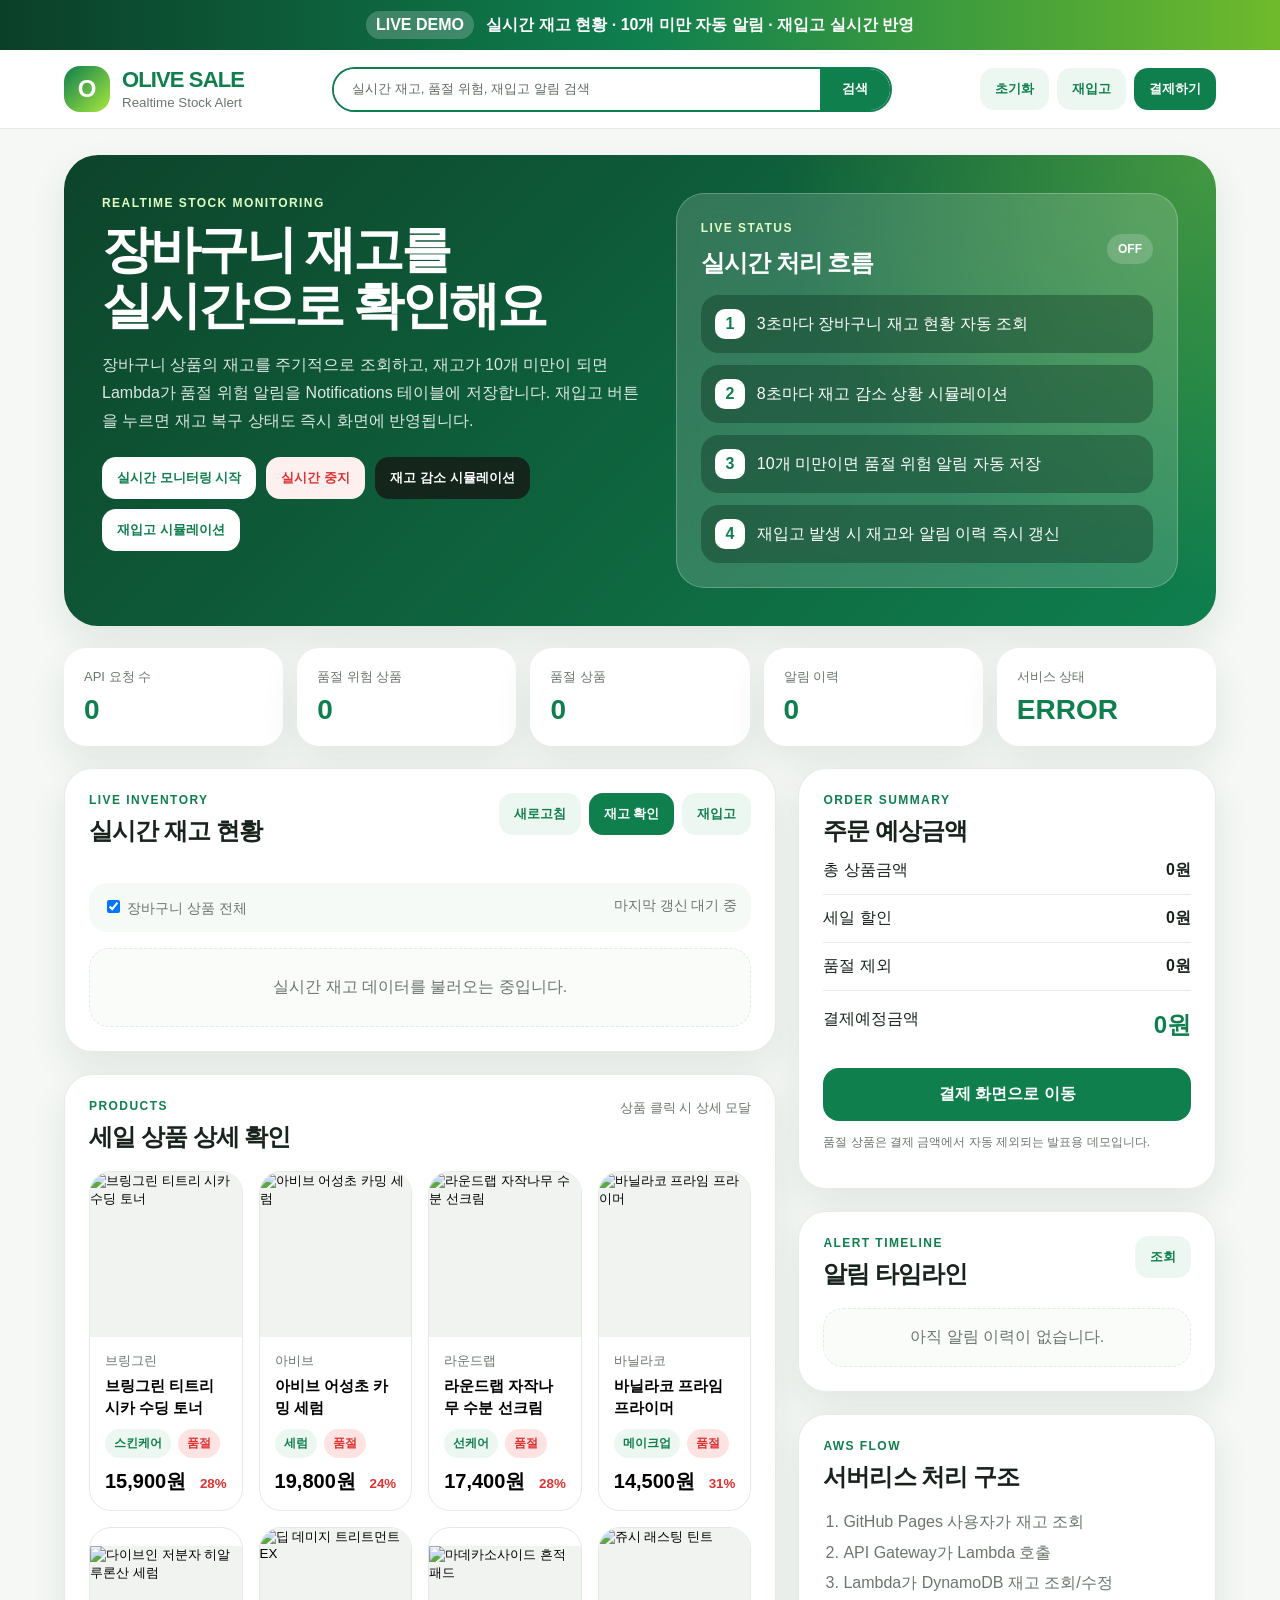
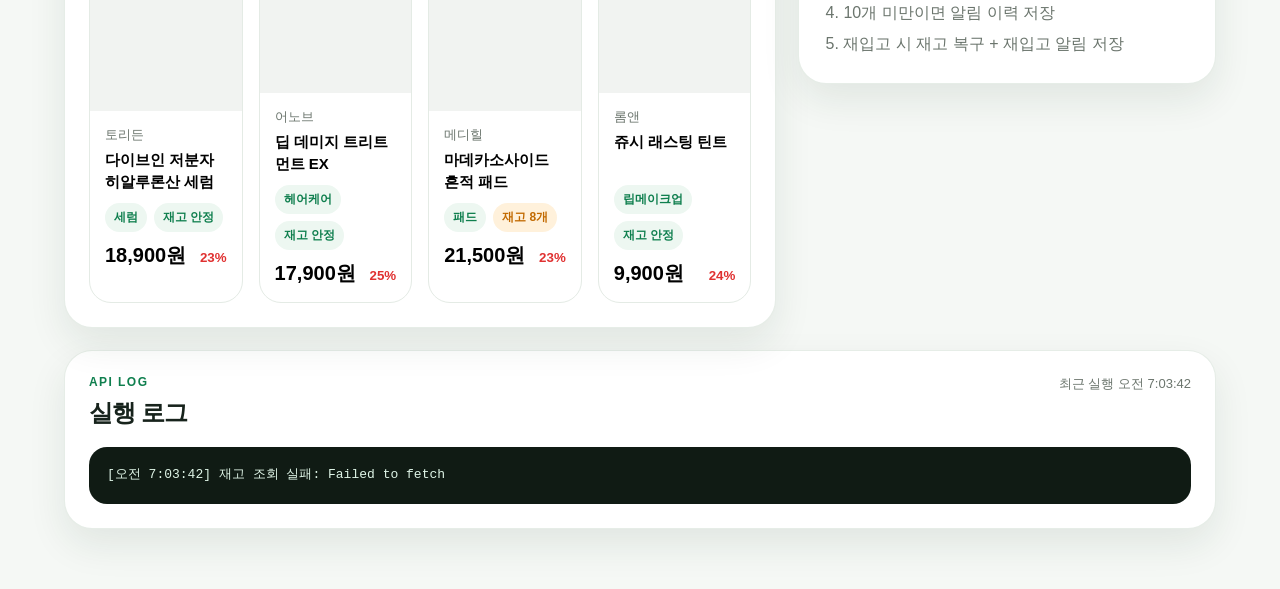
==== index.html @ c2a59e76 "Add files via upload" ====
<!DOCTYPE html>
<html lang="ko">
<head>
  <meta charset="UTF-8" />
  <meta name="viewport" content="width=device-width, initial-scale=1.0" />
  <title>올영세일 실시간 재고 알림 데모</title>
  <style>
    * { box-sizing: border-box; }
    :root {
      --green:#0f7f4e; --green-dark:#0b3f28; --lime:#a8e83d;
      --bg:#f5f8f5; --text:#17231c; --muted:#6b756d; --line:#e4ebe5;
      --danger:#e03131; --orange:#ff7a00; --blue:#2563eb;
      --shadow:0 16px 38px rgba(23,55,35,.09);
    }
    body { margin:0; font-family:"Pretendard","Noto Sans KR",Arial,sans-serif; background:var(--bg); color:var(--text); }
    button,input { font-family:inherit; } button { cursor:pointer; }
    .top-strip { background:linear-gradient(90deg,var(--green-dark),var(--green),#6fba2c); color:#fff; padding:11px 20px; text-align:center; font-weight:800; }
    .top-strip span { display:inline-block; margin-right:8px; padding:5px 10px; border-radius:999px; background:rgba(255,255,255,.2); }
    .header {
      position:sticky; top:0; z-index:50; display:grid; grid-template-columns:auto 1fr auto; gap:20px; align-items:center;
      padding:16px 5%; background:rgba(255,255,255,.94); border-bottom:1px solid var(--line); backdrop-filter:blur(14px);
    }
    .logo { display:flex; gap:12px; align-items:center; }
    .logo-mark { width:46px; height:46px; border-radius:16px; display:grid; place-items:center; background:linear-gradient(135deg,var(--green),var(--lime)); color:#fff; font-size:24px; font-weight:900; }
    .logo strong { display:block; color:var(--green); font-size:22px; letter-spacing:-.04em; }
    .logo small { color:var(--muted); }
    .search { display:grid; grid-template-columns:1fr auto; max-width:560px; width:100%; justify-self:center; border:2px solid var(--green); border-radius:999px; overflow:hidden; background:#fff; }
    .search input { border:0; outline:0; padding:13px 18px; color:#606a62; }
    .search button { border:0; background:var(--green); color:#fff; padding:0 22px; font-weight:900; }
    .header-actions { display:flex; gap:8px; flex-wrap:wrap; justify-content:flex-end; }
    .btn { border:0; border-radius:14px; padding:12px 15px; font-weight:900; }
    .btn-light { background:#edf7f1; color:var(--green); }
    .btn-dark { background:var(--green); color:#fff; }
    .btn-danger { background:#fff0f0; color:var(--danger); }
    .container { width:min(1280px,90%); margin:26px auto 60px; }
    .hero {
      display:grid; grid-template-columns:1fr .92fr; gap:28px; align-items:stretch; padding:38px;
      border-radius:34px; background:radial-gradient(circle at right top,rgba(168,232,61,.35),transparent 35%),linear-gradient(135deg,#0d442b,var(--green));
      color:#fff; box-shadow:var(--shadow); overflow:hidden;
    }
    .eyebrow,.kicker { margin:0 0 8px; font-size:12px; font-weight:900; letter-spacing:.12em; }
    .hero .eyebrow { color:#e1ffc5; } .kicker { color:var(--green); }
    .hero h1 { margin:0 0 16px; font-size:clamp(34px,4vw,58px); line-height:1.1; letter-spacing:-.06em; }
    .hero p { color:rgba(255,255,255,.86); line-height:1.75; }
    .hero-actions { display:flex; gap:10px; flex-wrap:wrap; margin-top:22px; }
    .hero .btn-light { background:#fff; } .hero .btn-dark { background:#14251b; }
    .live-panel { background:rgba(255,255,255,.16); border:1px solid rgba(255,255,255,.23); border-radius:28px; padding:24px; backdrop-filter:blur(14px); }
    .live-panel-head { display:flex; justify-content:space-between; gap:12px; align-items:center; margin-bottom:16px; }
    .live-badge { padding:8px 11px; border-radius:999px; background:rgba(255,255,255,.18); font-size:12px; font-weight:900; }
    .live-badge.on { background:rgba(168,232,61,.25); color:#e1ffc5; }
    .live-steps { display:grid; gap:12px; }
    .live-step { display:flex; gap:12px; align-items:center; padding:14px; border-radius:18px; background:rgba(8,40,24,.35); }
    .live-step b { width:30px; height:30px; border-radius:10px; display:grid; place-items:center; background:#fff; color:var(--green); }
    .stats { display:grid; grid-template-columns:repeat(5,1fr); gap:14px; margin:22px 0; }
    .stat-card { background:#fff; border-radius:22px; padding:20px; box-shadow:var(--shadow); }
    .stat-card span { color:var(--muted); display:block; font-size:13px; margin-bottom:8px; }
    .stat-card strong { color:var(--green); font-size:28px; }
    .shop-layout { display:grid; grid-template-columns:1.45fr .85fr; gap:22px; }
    .main-column,.side-column { display:grid; gap:22px; align-content:start; }
    .card { background:#fff; border:1px solid rgba(228,235,229,.9); border-radius:28px; padding:24px; box-shadow:var(--shadow); }
    .section-head { display:flex; justify-content:space-between; align-items:flex-start; gap:16px; margin-bottom:18px; }
    h2 { margin:0; font-size:24px; letter-spacing:-.04em; }
    .control-row { display:flex; gap:8px; flex-wrap:wrap; }
    .cart-toolbar { display:flex; justify-content:space-between; gap:16px; margin-bottom:16px; padding:14px; border-radius:18px; background:#f6faf7; color:var(--muted); font-size:14px; }
    .stock-board { display:grid; grid-template-columns:repeat(4,1fr); gap:14px; margin-bottom:18px; }
    .stock-mini { padding:16px; border-radius:20px; background:#f8fcf9; border:1px solid var(--line); }
    .stock-mini strong { display:block; margin:4px 0 8px; font-size:20px; }
    .stock-bar { height:9px; border-radius:999px; background:#e9eee9; overflow:hidden; }
    .stock-fill { height:100%; width:0%; background:var(--green); border-radius:999px; transition:.3s; }
    .stock-fill.risk { background:var(--orange); } .stock-fill.soldout { background:var(--danger); }
    .cart-list { display:grid; gap:14px; }
    .cart-item { display:grid; grid-template-columns:28px 112px 1fr auto; gap:16px; align-items:center; padding:16px; border:1px solid var(--line); border-radius:24px; background:#fff; }
    .cart-item.risk { background:#fff9f2; border-color:#ffd7a8; }
    .cart-item.soldout { background:#f6f6f6; border-color:#ddd; opacity:.85; }
    .item-image { width:112px; height:112px; border-radius:20px; object-fit:cover; background:#eee; }
    .brand { color:var(--muted); font-size:13px; margin-bottom:5px; }
    .item-info h3 { margin:0 0 10px; font-size:18px; line-height:1.42; }
    .badges { display:flex; flex-wrap:wrap; gap:7px; margin-bottom:10px; }
    .badge { padding:6px 9px; border-radius:999px; background:#edf7f1; color:var(--green); font-size:12px; font-weight:900; }
    .badge.risk { background:#fff1db; color:#c26a00; } .badge.soldout { background:#ffe3e3; color:var(--danger); } .badge.live { background:#eaf1ff; color:var(--blue); }
    .price-row { display:flex; align-items:baseline; gap:9px; flex-wrap:wrap; }
    .price-row strong { font-size:20px; } .price-row del { color:#9aa19c; } .discount { color:var(--danger); font-weight:900; margin-left:auto; }
    .item-side { text-align:right; min-width:130px; }
    .stock-label { color:var(--muted); font-size:12px; } .stock-num { font-size:34px; font-weight:900; color:var(--green); }
    .stock-num.risk { color:var(--orange); } .stock-num.soldout { color:var(--danger); }
    .detail-btn { margin-top:10px; border:0; border-radius:12px; background:#f0f6f2; color:var(--green); padding:9px 12px; font-weight:900; }
    .catalog-grid { display:grid; grid-template-columns:repeat(4,1fr); gap:16px; }
    .catalog-card { border:1px solid var(--line); border-radius:22px; background:#fff; overflow:hidden; text-align:left; padding:0; }
    .catalog-image-wrap { height:165px; overflow:hidden; background:#f1f3f1; }
    .catalog-card img { width:100%; height:100%; object-fit:cover; transition:.3s; } .catalog-card:hover img { transform:scale(1.06); }
    .catalog-info { padding:15px; } .catalog-info h3 { min-height:44px; margin:0 0 10px; font-size:15px; line-height:1.45; }
    .price-line { display:flex; justify-content:space-between; gap:10px; padding:13px 0; border-bottom:1px solid var(--line); }
    .price-line.total { border-bottom:0; padding-top:18px; } .price-line.total strong { color:var(--green); font-size:24px; }
    .checkout-btn { width:100%; border:0; border-radius:16px; background:var(--green); color:#fff; padding:16px; margin-top:14px; font-weight:900; font-size:16px; }
    .note { color:var(--muted); font-size:12px; line-height:1.6; }
    .timeline { display:grid; gap:10px; max-height:430px; overflow:auto; }
    .event { position:relative; padding:14px 14px 14px 18px; border-radius:18px; border:1px solid var(--line); background:#f9fcfa; line-height:1.55; }
    .event:before { content:""; position:absolute; left:0; top:16px; bottom:16px; width:4px; border-radius:999px; background:var(--green); }
    .event.risk:before { background:var(--orange); } .event.soldout:before { background:var(--danger); } .event.restock:before { background:var(--blue); }
    .event strong { display:block; margin-bottom:5px; color:var(--green); } .event.risk strong { color:var(--orange); } .event.soldout strong { color:var(--danger); } .event.restock strong { color:var(--blue); }
    .time { color:var(--muted); font-size:12px; margin-top:6px; }
    .ops-card ol { margin:14px 0 0; padding-left:20px; color:var(--muted); line-height:1.9; }
    .log-card { margin-top:22px; } #lastUpdated { color:var(--muted); font-size:13px; }
    pre { background:#101b14; color:#dff5e7; border-radius:18px; padding:18px; overflow:auto; margin:0; line-height:1.6; max-height:340px; }
    .empty { padding:28px; text-align:center; color:var(--muted); border:1px dashed var(--line); border-radius:20px; background:#fafcfa; }
    .empty.small { padding:18px; }
    .modal.hidden,.toast.hidden { display:none; } .modal { position:fixed; inset:0; z-index:100; }
    .modal-backdrop { position:absolute; inset:0; background:rgba(0,0,0,.48); } .modal-card { position:relative; width:min(760px,92vw); max-height:88vh; overflow:auto; margin:6vh auto; background:white; border-radius:30px; padding:26px; box-shadow:0 24px 80px rgba(0,0,0,.28); }
    .modal-close { position:absolute; right:18px; top:14px; border:0; background:#f1f3f1; border-radius:50%; width:36px; height:36px; font-size:22px; }
    .detail-grid { display:grid; grid-template-columns:280px 1fr; gap:24px; } .detail-grid img { width:100%; height:320px; object-fit:cover; border-radius:24px; }
    .detail-info h2 { margin:6px 0 12px; font-size:28px; } .detail-desc { color:var(--muted); line-height:1.7; } .detail-actions { display:flex; gap:10px; flex-wrap:wrap; margin-top:18px; }
    .toast { position:fixed; right:26px; bottom:26px; z-index:200; background:#142318; color:#fff; border-radius:16px; padding:14px 18px; box-shadow:var(--shadow); }
    @media(max-width:1100px) {
      .header,.hero,.shop-layout { grid-template-columns:1fr; } .stats,.quick-stats,.stock-board,.catalog-grid { grid-template-columns:repeat(2,1fr); }
      .cart-item { grid-template-columns:28px 96px 1fr; } .item-side { grid-column:2/-1; text-align:left; } .detail-grid { grid-template-columns:1fr; }
    }
    @media(max-width:680px) {
      .container { width:92%; } .header-actions,.hero-actions,.control-row,.detail-actions { display:flex; flex-direction:column; }
      .stats,.stock-board,.catalog-grid { grid-template-columns:1fr; } .cart-item { grid-template-columns:1fr; } .item-image { width:100%; height:190px; }
    }
  </style>
</head>
<body>
  <div class="top-strip"><span>LIVE DEMO</span> 실시간 재고 현황 · 10개 미만 자동 알림 · 재입고 실시간 반영</div>

  <header class="header">
    <div class="logo"><div class="logo-mark">O</div><div><strong>OLIVE SALE</strong><small>Realtime Stock Alert</small></div></div>
    <div class="search"><input value="실시간 재고, 품절 위험, 재입고 알림 검색" /><button onclick="showToast('검색 기능은 데모 화면용입니다.')">검색</button></div>
    <div class="header-actions">
      <button class="btn btn-light" onclick="resetDemoData()">초기화</button>
      <button class="btn btn-light" onclick="restockProducts()">재입고</button>
      <button class="btn btn-dark" onclick="goCheckout()">결제하기</button>
    </div>
  </header>

  <main class="container">
    <section class="hero">
      <div>
        <p class="eyebrow">REALTIME STOCK MONITORING</p>
        <h1>장바구니 재고를<br />실시간으로 확인해요</h1>
        <p>장바구니 상품의 재고를 주기적으로 조회하고, 재고가 10개 미만이 되면 Lambda가 품절 위험 알림을 Notifications 테이블에 저장합니다. 재입고 버튼을 누르면 재고 복구 상태도 즉시 화면에 반영됩니다.</p>
        <div class="hero-actions">
          <button class="btn btn-light" onclick="startLiveMode()">실시간 모니터링 시작</button>
          <button class="btn btn-danger" onclick="stopLiveMode()">실시간 중지</button>
          <button class="btn btn-dark" onclick="checkStockAlerts()">재고 감소 시뮬레이션</button>
          <button class="btn btn-light" onclick="restockProducts()">재입고 시뮬레이션</button>
        </div>
      </div>
      <div class="live-panel">
        <div class="live-panel-head">
          <div><p class="eyebrow">LIVE STATUS</p><h2>실시간 처리 흐름</h2></div>
          <span id="liveModeBadge" class="live-badge">OFF</span>
        </div>
        <div class="live-steps">
          <div class="live-step"><b>1</b><span>3초마다 장바구니 재고 현황 자동 조회</span></div>
          <div class="live-step"><b>2</b><span>8초마다 재고 감소 상황 시뮬레이션</span></div>
          <div class="live-step"><b>3</b><span>10개 미만이면 품절 위험 알림 자동 저장</span></div>
          <div class="live-step"><b>4</b><span>재입고 발생 시 재고와 알림 이력 즉시 갱신</span></div>
        </div>
      </div>
    </section>

    <section class="stats">
      <article class="stat-card"><span>API 요청 수</span><strong id="requestCount">0</strong></article>
      <article class="stat-card"><span>품절 위험 상품</span><strong id="riskCount">0</strong></article>
      <article class="stat-card"><span>품절 상품</span><strong id="soldoutCount">0</strong></article>
      <article class="stat-card"><span>알림 이력</span><strong id="alertCount">0</strong></article>
      <article class="stat-card"><span>서비스 상태</span><strong id="serviceStatus">READY</strong></article>
    </section>

    <section class="shop-layout">
      <section class="main-column">
        <section class="card">
          <div class="section-head">
            <div><p class="kicker">LIVE INVENTORY</p><h2>실시간 재고 현황</h2></div>
            <div class="control-row">
              <button class="btn btn-light" onclick="loadCartStocks()">새로고침</button>
              <button class="btn btn-dark" onclick="checkStockAlerts()">재고 확인</button>
              <button class="btn btn-light" onclick="restockProducts()">재입고</button>
            </div>
          </div>
          <div id="stockBoard" class="stock-board"></div>
          <div class="cart-toolbar"><label><input type="checkbox" checked /> 장바구니 상품 전체</label><span id="refreshText">마지막 갱신 대기 중</span></div>
          <div id="cartList" class="cart-list"><div class="empty">실시간 재고 데이터를 불러오는 중입니다.</div></div>
        </section>

        <section class="card">
          <div class="section-head">
            <div><p class="kicker">PRODUCTS</p><h2>세일 상품 상세 확인</h2></div>
            <span style="color:var(--muted);font-size:13px">상품 클릭 시 상세 모달</span>
          </div>
          <div id="catalogGrid" class="catalog-grid"></div>
        </section>
      </section>

      <aside class="side-column">
        <section class="card">
          <p class="kicker">ORDER SUMMARY</p><h2>주문 예상금액</h2>
          <div class="price-line"><span>총 상품금액</span><strong id="totalProductPrice">0원</strong></div>
          <div class="price-line"><span>세일 할인</span><strong id="discountPrice">0원</strong></div>
          <div class="price-line"><span>품절 제외</span><strong id="excludePrice">0원</strong></div>
          <div class="price-line total"><span>결제예정금액</span><strong id="finalPrice">0원</strong></div>
          <button class="checkout-btn" onclick="goCheckout()">결제 화면으로 이동</button>
          <p class="note">품절 상품은 결제 금액에서 자동 제외되는 발표용 데모입니다.</p>
        </section>

        <section class="card">
          <div class="section-head"><div><p class="kicker">ALERT TIMELINE</p><h2>알림 타임라인</h2></div><button class="btn btn-light" onclick="loadNotifications()">조회</button></div>
          <div id="notificationList" class="timeline"><div class="empty small">아직 알림 이력이 없습니다.</div></div>
        </section>

        <section class="card ops-card">
          <p class="kicker">AWS FLOW</p><h2>서버리스 처리 구조</h2>
          <ol>
            <li>GitHub Pages 사용자가 재고 조회</li>
            <li>API Gateway가 Lambda 호출</li>
            <li>Lambda가 DynamoDB 재고 조회/수정</li>
            <li>10개 미만이면 알림 이력 저장</li>
            <li>재입고 시 재고 복구 + 재입고 알림 저장</li>
          </ol>
        </section>
      </aside>
    </section>

    <section class="card log-card">
      <div class="section-head"><div><p class="kicker">API LOG</p><h2>실행 로그</h2></div><span id="lastUpdated">대기 중</span></div>
      <pre id="logBox">실시간 재고 현황 화면이 로드되었습니다.</pre>
    </section>
  </main>

  <div id="productModal" class="modal hidden"><div class="modal-backdrop" onclick="closeProductDetail()"></div><div class="modal-card"><button class="modal-close" onclick="closeProductDetail()">×</button><div id="modalContent"></div></div></div>
  <div id="toast" class="toast hidden"></div>

  <script>
    const API_BASE_URL = "https://p3x7h4hbla.execute-api.ap-northeast-2.amazonaws.com";
    let requestCount = 0;
    let currentProducts = [];
    let currentNotifications = [];
    let monitorTimer = null;
    let simulationTimer = null;

    const productMeta = {
      P001: { brand:"브링그린", name:"브링그린 티트리 시카 수딩 토너", category:"스킨케어", price:15900, originalPrice:22000, discount:"28%", image:"https://images.unsplash.com/photo-1556228720-195a672e8a03?auto=format&fit=crop&w=640&q=80", desc:"민감한 피부를 위한 수딩 토너로, 세일 기간 장바구니 등록이 많은 상품입니다." },
      P002: { brand:"아비브", name:"아비브 어성초 카밍 세럼", category:"세럼", price:19800, originalPrice:26000, discount:"24%", image:"https://images.unsplash.com/photo-1620916566398-39f1143ab7be?auto=format&fit=crop&w=640&q=80", desc:"진정 케어용 세럼 상품입니다. 품절 위험 알림 데모의 핵심 상품입니다." },
      P003: { brand:"라운드랩", name:"라운드랩 자작나무 수분 선크림", category:"선케어", price:17400, originalPrice:24000, discount:"28%", image:"https://images.unsplash.com/photo-1608248543803-ba4f8c70ae0b?auto=format&fit=crop&w=640&q=80", desc:"데일리 선케어 상품으로 장바구니에서 재고를 확인할 수 있습니다." },
      P004: { brand:"바닐라코", name:"바닐라코 프라임 프라이머", category:"메이크업", price:14500, originalPrice:21000, discount:"31%", image:"https://images.unsplash.com/photo-1596462502278-27bfdc403348?auto=format&fit=crop&w=640&q=80", desc:"메이크업 전 피부결을 정돈하는 프라이머입니다." },
      P005: { brand:"토리든", name:"다이브인 저분자 히알루론산 세럼", category:"세럼", price:18900, originalPrice:24500, discount:"23%", stock_qty:16, image:"https://images.unsplash.com/photo-1571781926291-c477ebfd024b?auto=format&fit=crop&w=640&q=80", desc:"수분 케어 추천 상품입니다." },
      P006: { brand:"어노브", name:"딥 데미지 트리트먼트 EX", category:"헤어케어", price:17900, originalPrice:23900, discount:"25%", stock_qty:22, image:"https://images.unsplash.com/photo-1596755389378-c31d21fd1273?auto=format&fit=crop&w=640&q=80", desc:"세일 기간 함께 많이 담는 헤어케어 추천 상품입니다." },
      P007: { brand:"메디힐", name:"마데카소사이드 흔적 패드", category:"패드", price:21500, originalPrice:28000, discount:"23%", stock_qty:8, image:"https://images.unsplash.com/photo-1608571423902-eed4a5ad8108?auto=format&fit=crop&w=640&q=80", desc:"재고가 적은 추천 상품 예시입니다." },
      P008: { brand:"롬앤", name:"쥬시 래스팅 틴트", category:"립메이크업", price:9900, originalPrice:13000, discount:"24%", stock_qty:31, image:"https://images.unsplash.com/photo-1586495777744-4413f21062fa?auto=format&fit=crop&w=640&q=80", desc:"메이크업 카테고리 추천 상품입니다." }
    };
    const catalogIds = ["P001","P002","P003","P004","P005","P006","P007","P008"];

    function formatPrice(v) { return `${Number(v || 0).toLocaleString("ko-KR")}원`; }
    function setStatus(v) { document.getElementById("serviceStatus").textContent = v; }
    function nowText() { return new Date().toLocaleTimeString("ko-KR"); }
    function showToast(msg) { const t=document.getElementById("toast"); t.textContent=msg; t.classList.remove("hidden"); setTimeout(()=>t.classList.add("hidden"),2400); }
    function log(msg,data=null) { const box=document.getElementById("logBox"); const time=nowText(); document.getElementById("lastUpdated").textContent=`최근 실행 ${time}`; box.textContent=data?`[${time}] ${msg}\n`+JSON.stringify(data,null,2):`[${time}] ${msg}`; }
    async function apiFetch(path, options={}) { const res=await fetch(`${API_BASE_URL}${path}`,options); if(!res.ok) throw new Error(`API 오류: ${res.status}`); return await res.json(); }

    async function loadCartStocks(silent=false) {
      try {
        setStatus("LOADING"); requestCount++;
        const data=await apiFetch("/cart-items/U001/stocks",{method:"GET"});
        currentProducts=data.items||[];
        renderStockBoard(); renderCartItems(); renderCatalog(); updateSummaryCards(); calculateOrderSummary();
        document.getElementById("refreshText").textContent = `마지막 갱신 ${nowText()}`;
        if(!silent) log("실시간 재고 현황 조회 성공",data);
        setStatus("LIVE");
      } catch(e) { setStatus("ERROR"); log("재고 조회 실패: "+e.message); }
    }

    async function checkStockAlerts(silent=false) {
      try {
        setStatus("CHECKING"); requestCount++;
        const data=await apiFetch("/stock-alerts/check",{method:"POST",headers:{"Content-Type":"application/json"},body:JSON.stringify({user_id:"U001"})});
        if(!silent) { log("재고 감소 시뮬레이션 및 알림 생성 성공",data); showToast("재고 변동과 알림 생성이 반영되었습니다."); }
        await loadCartStocks(true); await loadNotifications(true);
      } catch(e) { setStatus("ERROR"); log("재고 확인 실패: "+e.message); }
    }

    async function restockProducts(silent=false) {
      try {
        setStatus("RESTOCK"); requestCount++;
        const data=await apiFetch("/stock-alerts/restock",{method:"POST",headers:{"Content-Type":"application/json"},body:JSON.stringify({user_id:"U001",force:true})});
        if(!silent) { log("재입고 처리 성공",data); showToast("재입고가 실시간으로 반영되었습니다."); }
        await loadCartStocks(true); await loadNotifications(true);
      } catch(e) { setStatus("ERROR"); log("재입고 처리 실패: "+e.message); showToast("Lambda에 재입고 API를 먼저 배포해야 합니다."); }
    }

    async function resetDemoData() {
      try {
        setStatus("RESET"); requestCount++;
        const data=await apiFetch("/seed",{method:"POST",headers:{"Content-Type":"application/json"},body:"{}"});
        log("초기 데이터 재생성 성공",data); showToast("재고가 초기 상태로 복구되었습니다.");
        await loadCartStocks(true); await loadNotifications(true);
      } catch(e) { setStatus("ERROR"); log("초기화 실패: "+e.message); }
    }

    async function loadNotifications(silent=false) {
      try {
        requestCount++;
        const data=await apiFetch("/notifications/U001",{method:"GET"});
        currentNotifications=data.notifications||[];
        renderNotifications(); updateSummaryCards();
        if(!silent) log("알림 타임라인 조회 성공",data);
      } catch(e) { if(!silent) log("알림 조회 실패: "+e.message); }
    }

    function startLiveMode() {
      if(monitorTimer || simulationTimer) return;
      document.getElementById("liveModeBadge").textContent="ON";
      document.getElementById("liveModeBadge").classList.add("on");
      showToast("실시간 모니터링을 시작합니다.");
      loadCartStocks(true); loadNotifications(true);
      monitorTimer = setInterval(() => { loadCartStocks(true); loadNotifications(true); }, 3000);
      simulationTimer = setInterval(() => { checkStockAlerts(true); }, 8000);
      log("실시간 모니터링 시작: 3초 재고 조회, 8초 재고 변화 시뮬레이션");
    }

    function stopLiveMode() {
      clearInterval(monitorTimer); clearInterval(simulationTimer);
      monitorTimer=null; simulationTimer=null;
      document.getElementById("liveModeBadge").textContent="OFF";
      document.getElementById("liveModeBadge").classList.remove("on");
      setStatus("PAUSED"); log("실시간 모니터링이 중지되었습니다."); showToast("실시간 모니터링을 중지했습니다.");
    }

    function getCartProduct(id) { return currentProducts.find(i=>i.product_id===id); }
    function getProductStatus(id) { const c=getCartProduct(id); const m=productMeta[id]||{}; const stock=c?Number(c.stock_qty):Number(m.stock_qty||0); return {stock,risk:stock>0&&stock<10,soldout:stock<=0,source:c?"AWS":"DEMO"}; }

    function renderStockBoard() {
      const board=document.getElementById("stockBoard");
      if(!currentProducts.length) { board.innerHTML='<div class="empty">재고 현황 대기 중</div>'; return; }
      board.innerHTML="";
      currentProducts.forEach(p=>{
        const stock=Number(p.stock_qty); const risk=stock>0&&stock<10; const sold=stock<=0; const percent=Math.min(100, Math.round((stock/35)*100));
        const div=document.createElement("div"); div.className="stock-mini";
        div.innerHTML=`<span class="brand">${p.product_id}</span><strong>${p.product_name.split(" ").slice(0,2).join(" ")}</strong><div class="badges"><span class="badge ${sold?"soldout":risk?"risk":""}">${sold?"품절":risk?"품절 위험":"재고 안정"}</span><span class="badge live">${stock}개</span></div><div class="stock-bar"><div class="stock-fill ${sold?"soldout":risk?"risk":""}" style="width:${percent}%"></div></div>`;
        board.appendChild(div);
      });
    }

    function renderCartItems() {
      const list=document.getElementById("cartList");
      if(!currentProducts.length) { list.innerHTML='<div class="empty">조회된 장바구니 상품이 없습니다. 초기화 버튼을 눌러 주세요.</div>'; return; }
      list.innerHTML="";
      currentProducts.forEach(p=>{
        const m=productMeta[p.product_id]||{brand:"올영세일",name:p.product_name,category:p.category,price:15000,originalPrice:20000,discount:"20%",image:"https://images.unsplash.com/photo-1556228578-8c89e6adf883?auto=format&fit=crop&w=640&q=80"};
        const stock=Number(p.stock_qty); const risk=stock>0&&stock<10; const sold=stock<=0;
        const item=document.createElement("article"); item.className=`cart-item ${risk?"risk":""} ${sold?"soldout":""}`;
        item.innerHTML=`<div><input type="checkbox" ${sold?"":"checked"} /></div><img class="item-image" src="${m.image}" alt="${m.name}" /><div class="item-info"><div class="brand">${m.brand}</div><h3>${p.product_name}</h3><div class="badges"><span class="badge">${p.category}</span><span class="badge live">실시간 조회</span><span class="badge ${sold?"soldout":risk?"risk":""}">${sold?"품절":risk?"품절 위험":"재고 안정"}</span></div><div class="price-row"><strong>${formatPrice(m.price)}</strong><del>${formatPrice(m.originalPrice)}</del><span class="discount">${m.discount}</span></div></div><div class="item-side"><div class="stock-label">현재 재고</div><div class="stock-num ${sold?"soldout":risk?"risk":""}">${stock}</div><button class="detail-btn" onclick="openProductDetail('${p.product_id}')">상세보기</button></div>`;
        list.appendChild(item);
      });
    }

    function renderCatalog() {
      const grid=document.getElementById("catalogGrid"); grid.innerHTML="";
      catalogIds.forEach(id=>{ const m=productMeta[id]; const s=getProductStatus(id); const card=document.createElement("button"); card.className="catalog-card"; card.onclick=()=>openProductDetail(id);
        card.innerHTML=`<div class="catalog-image-wrap"><img src="${m.image}" alt="${m.name}" /></div><div class="catalog-info"><div class="brand">${m.brand}</div><h3>${m.name}</h3><div class="badges"><span class="badge">${m.category}</span><span class="badge ${s.soldout?"soldout":s.risk?"risk":""}">${s.soldout?"품절":s.risk?`재고 ${s.stock}개`:"재고 안정"}</span></div><div class="price-row"><strong>${formatPrice(m.price)}</strong><span class="discount">${m.discount}</span></div></div>`;
        grid.appendChild(card);
      });
    }

    function renderNotifications() {
      const list=document.getElementById("notificationList");
      if(!currentNotifications.length) { list.innerHTML='<div class="empty small">아직 생성된 알림 이력이 없습니다.</div>'; return; }
      list.innerHTML="";
      currentNotifications.forEach(n=>{ const status=n.status||"SENT"; const cls=status==="RESTOCKED"?"restock":status==="SOLD_OUT"?"soldout":"risk"; const div=document.createElement("div"); div.className=`event ${cls}`;
        div.innerHTML=`<strong>${status==="RESTOCKED"?"재입고 알림":status==="SOLD_OUT"?"품절 알림":"품절 위험 알림"} · ${status}</strong><div>${n.message}</div><div class="time">${n.sent_at}</div>`;
        list.appendChild(div);
      });
    }

    function updateSummaryCards() {
      const risk=currentProducts.filter(p=>Number(p.stock_qty)>0&&Number(p.stock_qty)<10).length;
      const sold=currentProducts.filter(p=>Number(p.stock_qty)<=0).length;
      document.getElementById("requestCount").textContent=requestCount;
      document.getElementById("riskCount").textContent=risk;
      document.getElementById("soldoutCount").textContent=sold;
      document.getElementById("alertCount").textContent=currentNotifications.length;
    }

    function calculateOrderSummary() {
      let total=0, original=0, excluded=0;
      currentProducts.forEach(p=>{ const stock=Number(p.stock_qty); const m=productMeta[p.product_id]; if(!m) return; const q=Number(p.quantity||1); original+=m.originalPrice*q; if(stock<=0) excluded+=m.price*q; else total+=m.price*q; });
      document.getElementById("totalProductPrice").textContent=formatPrice(original);
      document.getElementById("discountPrice").textContent=formatPrice(original-total-excluded);
      document.getElementById("excludePrice").textContent=formatPrice(excluded);
      document.getElementById("finalPrice").textContent=formatPrice(total);
    }

    function openProductDetail(id) {
      const m=productMeta[id]; const s=getProductStatus(id); const modal=document.getElementById("productModal"); const cont=document.getElementById("modalContent");
      cont.innerHTML=`<div class="detail-grid"><img src="${m.image}" alt="${m.name}" /><div class="detail-info"><p class="kicker">${m.brand}</p><h2>${m.name}</h2><div class="badges"><span class="badge">${m.category}</span><span class="badge live">${s.source==="AWS"?"실시간 재고 조회":"추천 상품"}</span><span class="badge ${s.soldout?"soldout":s.risk?"risk":""}">${s.soldout?"품절":s.risk?"품절 위험":"구매 가능"}</span></div><div class="price-row"><strong>${formatPrice(m.price)}</strong><del>${formatPrice(m.originalPrice)}</del><span class="discount">${m.discount}</span></div><p class="detail-desc">${m.desc}</p><div class="price-line"><span>현재 재고</span><strong>${s.stock}개</strong></div><div class="price-line"><span>데이터 출처</span><strong>${s.source==="AWS"?"DynamoDB":"화면 데모"}</strong></div><div class="detail-actions"><button class="btn btn-light" onclick="closeProductDetail()">닫기</button><button class="btn btn-dark" onclick="showToast('${m.name} 알림 받기 완료')">알림 받기</button><button class="btn btn-light" onclick="restockProducts()">재입고 확인</button></div></div></div>`;
      modal.classList.remove("hidden");
    }
    function closeProductDetail() { document.getElementById("productModal").classList.add("hidden"); }
    function goCheckout() { showToast("결제 화면은 이전 버전의 checkout.html을 그대로 사용하거나, 발표에서는 장바구니 화면까지만 시연해도 됩니다."); }
    window.addEventListener("load", async()=>{ renderCatalog(); log("실시간 재고 현황 화면이 로드되었습니다."); await loadCartStocks(true); await loadNotifications(true); });
  </script>
</body>
</html>
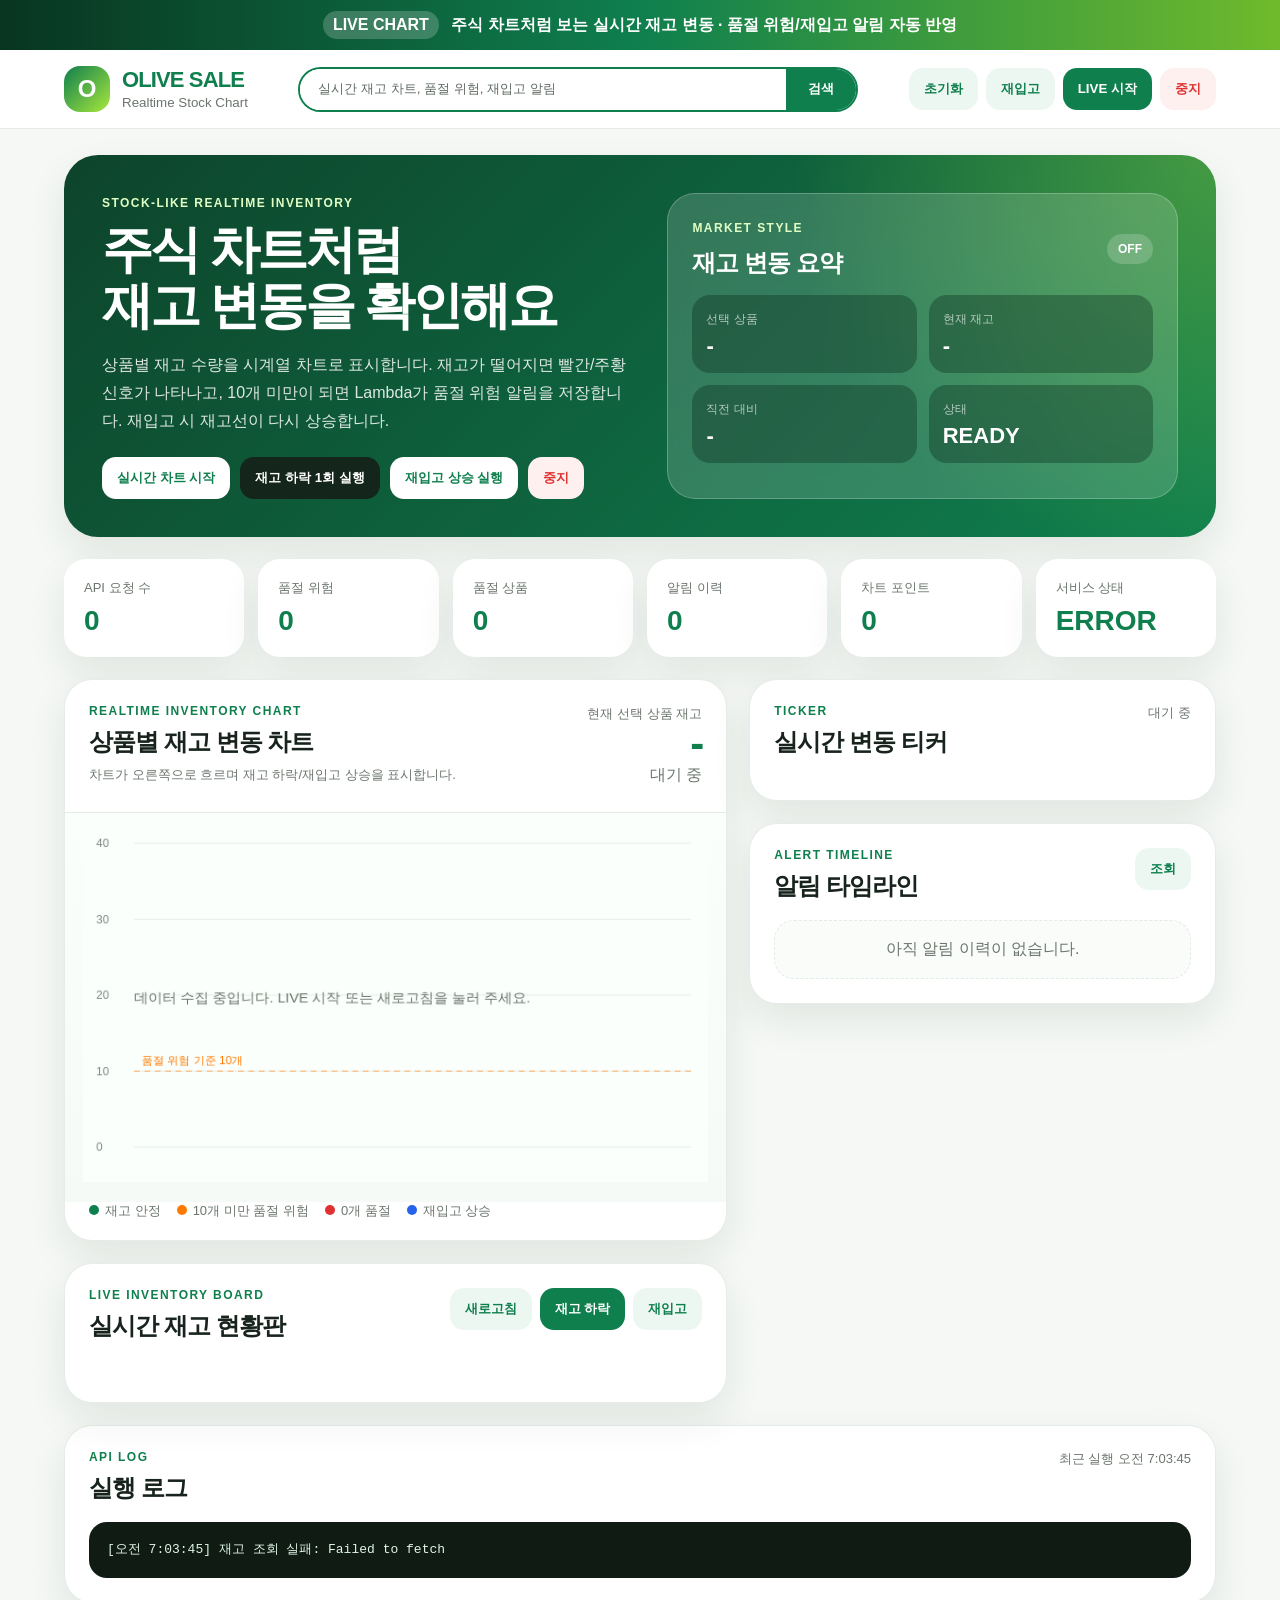
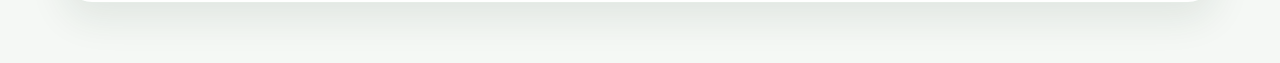
==== commit 9d29cd9c: "Add files via upload" ====
--- a/index.html
+++ b/index.html
@@ -3,18 +3,21 @@
 <head>
   <meta charset="UTF-8" />
   <meta name="viewport" content="width=device-width, initial-scale=1.0" />
-  <title>올영세일 실시간 재고 알림 데모</title>
+  <title>올영세일 실시간 재고 변동 차트</title>
   <style>
     * { box-sizing: border-box; }
     :root {
-      --green:#0f7f4e; --green-dark:#0b3f28; --lime:#a8e83d;
+      --green:#0f7f4e; --green-dark:#08351f; --lime:#a8e83d;
       --bg:#f5f8f5; --text:#17231c; --muted:#6b756d; --line:#e4ebe5;
-      --danger:#e03131; --orange:#ff7a00; --blue:#2563eb;
+      --danger:#e03131; --orange:#ff7a00; --blue:#2563eb; --purple:#7c3aed;
       --shadow:0 16px 38px rgba(23,55,35,.09);
     }
     body { margin:0; font-family:"Pretendard","Noto Sans KR",Arial,sans-serif; background:var(--bg); color:var(--text); }
     button,input { font-family:inherit; } button { cursor:pointer; }
-    .top-strip { background:linear-gradient(90deg,var(--green-dark),var(--green),#6fba2c); color:#fff; padding:11px 20px; text-align:center; font-weight:800; }
+    .top-strip {
+      background:linear-gradient(90deg,var(--green-dark),var(--green),#6fba2c);
+      color:white; padding:11px 20px; text-align:center; font-weight:900;
+    }
     .top-strip span { display:inline-block; margin-right:8px; padding:5px 10px; border-radius:999px; background:rgba(255,255,255,.2); }
     .header {
       position:sticky; top:0; z-index:50; display:grid; grid-template-columns:auto 1fr auto; gap:20px; align-items:center;
@@ -28,15 +31,16 @@
     .search input { border:0; outline:0; padding:13px 18px; color:#606a62; }
     .search button { border:0; background:var(--green); color:#fff; padding:0 22px; font-weight:900; }
     .header-actions { display:flex; gap:8px; flex-wrap:wrap; justify-content:flex-end; }
-    .btn { border:0; border-radius:14px; padding:12px 15px; font-weight:900; }
+    .btn { border:0; border-radius:14px; padding:12px 15px; font-weight:900; transition:.16s; }
+    .btn:hover { transform:translateY(-1px); }
     .btn-light { background:#edf7f1; color:var(--green); }
     .btn-dark { background:var(--green); color:#fff; }
     .btn-danger { background:#fff0f0; color:var(--danger); }
-    .container { width:min(1280px,90%); margin:26px auto 60px; }
+    .container { width:min(1320px,90%); margin:26px auto 60px; }
     .hero {
-      display:grid; grid-template-columns:1fr .92fr; gap:28px; align-items:stretch; padding:38px;
+      display:grid; grid-template-columns:1fr .95fr; gap:28px; align-items:stretch; padding:38px;
       border-radius:34px; background:radial-gradient(circle at right top,rgba(168,232,61,.35),transparent 35%),linear-gradient(135deg,#0d442b,var(--green));
-      color:#fff; box-shadow:var(--shadow); overflow:hidden;
+      color:white; box-shadow:var(--shadow); overflow:hidden;
     }
     .eyebrow,.kicker { margin:0 0 8px; font-size:12px; font-weight:900; letter-spacing:.12em; }
     .hero .eyebrow { color:#e1ffc5; } .kicker { color:var(--green); }
@@ -44,64 +48,71 @@
     .hero p { color:rgba(255,255,255,.86); line-height:1.75; }
     .hero-actions { display:flex; gap:10px; flex-wrap:wrap; margin-top:22px; }
     .hero .btn-light { background:#fff; } .hero .btn-dark { background:#14251b; }
-    .live-panel { background:rgba(255,255,255,.16); border:1px solid rgba(255,255,255,.23); border-radius:28px; padding:24px; backdrop-filter:blur(14px); }
-    .live-panel-head { display:flex; justify-content:space-between; gap:12px; align-items:center; margin-bottom:16px; }
+    .market-panel { background:rgba(255,255,255,.16); border:1px solid rgba(255,255,255,.23); border-radius:28px; padding:24px; backdrop-filter:blur(14px); }
+    .market-head { display:flex; justify-content:space-between; gap:12px; align-items:center; margin-bottom:16px; }
     .live-badge { padding:8px 11px; border-radius:999px; background:rgba(255,255,255,.18); font-size:12px; font-weight:900; }
     .live-badge.on { background:rgba(168,232,61,.25); color:#e1ffc5; }
-    .live-steps { display:grid; gap:12px; }
-    .live-step { display:flex; gap:12px; align-items:center; padding:14px; border-radius:18px; background:rgba(8,40,24,.35); }
-    .live-step b { width:30px; height:30px; border-radius:10px; display:grid; place-items:center; background:#fff; color:var(--green); }
-    .stats { display:grid; grid-template-columns:repeat(5,1fr); gap:14px; margin:22px 0; }
+    .mini-market { display:grid; grid-template-columns:repeat(2,1fr); gap:12px; }
+    .mini-tile { padding:14px; border-radius:18px; background:rgba(8,40,24,.35); }
+    .mini-tile span { color:rgba(255,255,255,.65); font-size:12px; }
+    .mini-tile strong { display:block; font-size:22px; margin-top:5px; }
+    .stats { display:grid; grid-template-columns:repeat(6,1fr); gap:14px; margin:22px 0; }
     .stat-card { background:#fff; border-radius:22px; padding:20px; box-shadow:var(--shadow); }
     .stat-card span { color:var(--muted); display:block; font-size:13px; margin-bottom:8px; }
     .stat-card strong { color:var(--green); font-size:28px; }
-    .shop-layout { display:grid; grid-template-columns:1.45fr .85fr; gap:22px; }
-    .main-column,.side-column { display:grid; gap:22px; align-content:start; }
+    .grid-main { display:grid; grid-template-columns:1.35fr .95fr; gap:22px; }
+    .left,.right { display:grid; gap:22px; align-content:start; }
     .card { background:#fff; border:1px solid rgba(228,235,229,.9); border-radius:28px; padding:24px; box-shadow:var(--shadow); }
     .section-head { display:flex; justify-content:space-between; align-items:flex-start; gap:16px; margin-bottom:18px; }
     h2 { margin:0; font-size:24px; letter-spacing:-.04em; }
     .control-row { display:flex; gap:8px; flex-wrap:wrap; }
-    .cart-toolbar { display:flex; justify-content:space-between; gap:16px; margin-bottom:16px; padding:14px; border-radius:18px; background:#f6faf7; color:var(--muted); font-size:14px; }
+    .chart-card { padding:0; overflow:hidden; }
+    .chart-top { padding:24px 24px 10px; display:flex; justify-content:space-between; gap:16px; flex-wrap:wrap; align-items:flex-start; }
+    .chart-title-block h2 { margin:0 0 8px; }
+    .chart-price { text-align:right; }
+    .chart-price strong { display:block; font-size:42px; color:var(--green); line-height:1; letter-spacing:-.05em; }
+    .chart-price .up { color:var(--green); } .chart-price .down { color:var(--danger); } .chart-price .flat { color:var(--muted); }
+    .product-tabs { display:flex; gap:8px; flex-wrap:wrap; padding:0 24px 16px; }
+    .tab { border:1px solid var(--line); background:#f7fbf8; color:var(--muted); border-radius:999px; padding:9px 12px; font-weight:900; }
+    .tab.active { background:var(--green); color:white; border-color:var(--green); }
+    .chart-wrap { height:390px; padding:10px 18px 20px; position:relative; background:linear-gradient(180deg,#fbfffc,#f5faf7); border-top:1px solid var(--line); }
+    canvas { width:100%; height:100%; display:block; }
+    .chart-legend { display:flex; gap:16px; flex-wrap:wrap; padding:0 24px 20px; color:var(--muted); font-size:13px; }
+    .legend-dot { width:10px; height:10px; display:inline-block; border-radius:50%; margin-right:6px; }
     .stock-board { display:grid; grid-template-columns:repeat(4,1fr); gap:14px; margin-bottom:18px; }
     .stock-mini { padding:16px; border-radius:20px; background:#f8fcf9; border:1px solid var(--line); }
-    .stock-mini strong { display:block; margin:4px 0 8px; font-size:20px; }
-    .stock-bar { height:9px; border-radius:999px; background:#e9eee9; overflow:hidden; }
+    .stock-mini strong { display:block; margin:4px 0 8px; font-size:18px; min-height:44px; }
+    .stock-mini .delta { font-weight:900; }
+    .stock-bar { height:9px; border-radius:999px; background:#e9eee9; overflow:hidden; margin-top:8px; }
     .stock-fill { height:100%; width:0%; background:var(--green); border-radius:999px; transition:.3s; }
     .stock-fill.risk { background:var(--orange); } .stock-fill.soldout { background:var(--danger); }
     .cart-list { display:grid; gap:14px; }
-    .cart-item { display:grid; grid-template-columns:28px 112px 1fr auto; gap:16px; align-items:center; padding:16px; border:1px solid var(--line); border-radius:24px; background:#fff; }
+    .cart-item { display:grid; grid-template-columns:28px 96px 1fr auto; gap:16px; align-items:center; padding:16px; border:1px solid var(--line); border-radius:24px; background:#fff; }
     .cart-item.risk { background:#fff9f2; border-color:#ffd7a8; }
     .cart-item.soldout { background:#f6f6f6; border-color:#ddd; opacity:.85; }
-    .item-image { width:112px; height:112px; border-radius:20px; object-fit:cover; background:#eee; }
+    .item-image { width:96px; height:96px; border-radius:18px; object-fit:cover; background:#eee; }
     .brand { color:var(--muted); font-size:13px; margin-bottom:5px; }
-    .item-info h3 { margin:0 0 10px; font-size:18px; line-height:1.42; }
+    .item-info h3 { margin:0 0 10px; font-size:17px; line-height:1.42; }
     .badges { display:flex; flex-wrap:wrap; gap:7px; margin-bottom:10px; }
     .badge { padding:6px 9px; border-radius:999px; background:#edf7f1; color:var(--green); font-size:12px; font-weight:900; }
     .badge.risk { background:#fff1db; color:#c26a00; } .badge.soldout { background:#ffe3e3; color:var(--danger); } .badge.live { background:#eaf1ff; color:var(--blue); }
     .price-row { display:flex; align-items:baseline; gap:9px; flex-wrap:wrap; }
-    .price-row strong { font-size:20px; } .price-row del { color:#9aa19c; } .discount { color:var(--danger); font-weight:900; margin-left:auto; }
-    .item-side { text-align:right; min-width:130px; }
-    .stock-label { color:var(--muted); font-size:12px; } .stock-num { font-size:34px; font-weight:900; color:var(--green); }
+    .price-row strong { font-size:18px; } .price-row del { color:#9aa19c; } .discount { color:var(--danger); font-weight:900; margin-left:auto; }
+    .item-side { text-align:right; min-width:110px; }
+    .stock-label { color:var(--muted); font-size:12px; } .stock-num { font-size:30px; font-weight:900; color:var(--green); }
     .stock-num.risk { color:var(--orange); } .stock-num.soldout { color:var(--danger); }
-    .detail-btn { margin-top:10px; border:0; border-radius:12px; background:#f0f6f2; color:var(--green); padding:9px 12px; font-weight:900; }
-    .catalog-grid { display:grid; grid-template-columns:repeat(4,1fr); gap:16px; }
-    .catalog-card { border:1px solid var(--line); border-radius:22px; background:#fff; overflow:hidden; text-align:left; padding:0; }
-    .catalog-image-wrap { height:165px; overflow:hidden; background:#f1f3f1; }
-    .catalog-card img { width:100%; height:100%; object-fit:cover; transition:.3s; } .catalog-card:hover img { transform:scale(1.06); }
-    .catalog-info { padding:15px; } .catalog-info h3 { min-height:44px; margin:0 0 10px; font-size:15px; line-height:1.45; }
-    .price-line { display:flex; justify-content:space-between; gap:10px; padding:13px 0; border-bottom:1px solid var(--line); }
-    .price-line.total { border-bottom:0; padding-top:18px; } .price-line.total strong { color:var(--green); font-size:24px; }
-    .checkout-btn { width:100%; border:0; border-radius:16px; background:var(--green); color:#fff; padding:16px; margin-top:14px; font-weight:900; font-size:16px; }
-    .note { color:var(--muted); font-size:12px; line-height:1.6; }
+    .detail-btn { margin-top:10px; border:0; border-radius:12px; background:#f0f6f2; color:var(--green); padding:8px 11px; font-weight:900; }
+    .ticker { display:grid; gap:8px; }
+    .ticker-row { display:grid; grid-template-columns:1fr auto auto; gap:10px; align-items:center; padding:12px 14px; border-radius:16px; background:#f8fcf9; border:1px solid var(--line); }
+    .ticker-row b { font-size:14px; } .ticker-row .value { font-weight:900; } .ticker-row .up { color:var(--green); } .ticker-row .down { color:var(--danger); } .ticker-row .flat { color:var(--muted); }
     .timeline { display:grid; gap:10px; max-height:430px; overflow:auto; }
     .event { position:relative; padding:14px 14px 14px 18px; border-radius:18px; border:1px solid var(--line); background:#f9fcfa; line-height:1.55; }
     .event:before { content:""; position:absolute; left:0; top:16px; bottom:16px; width:4px; border-radius:999px; background:var(--green); }
     .event.risk:before { background:var(--orange); } .event.soldout:before { background:var(--danger); } .event.restock:before { background:var(--blue); }
     .event strong { display:block; margin-bottom:5px; color:var(--green); } .event.risk strong { color:var(--orange); } .event.soldout strong { color:var(--danger); } .event.restock strong { color:var(--blue); }
     .time { color:var(--muted); font-size:12px; margin-top:6px; }
-    .ops-card ol { margin:14px 0 0; padding-left:20px; color:var(--muted); line-height:1.9; }
     .log-card { margin-top:22px; } #lastUpdated { color:var(--muted); font-size:13px; }
-    pre { background:#101b14; color:#dff5e7; border-radius:18px; padding:18px; overflow:auto; margin:0; line-height:1.6; max-height:340px; }
+    pre { background:#101b14; color:#dff5e7; border-radius:18px; padding:18px; overflow:auto; margin:0; line-height:1.6; max-height:300px; }
     .empty { padding:28px; text-align:center; color:var(--muted); border:1px dashed var(--line); border-radius:20px; background:#fafcfa; }
     .empty.small { padding:18px; }
     .modal.hidden,.toast.hidden { display:none; } .modal { position:fixed; inset:0; z-index:100; }
@@ -110,121 +121,123 @@
     .detail-grid { display:grid; grid-template-columns:280px 1fr; gap:24px; } .detail-grid img { width:100%; height:320px; object-fit:cover; border-radius:24px; }
     .detail-info h2 { margin:6px 0 12px; font-size:28px; } .detail-desc { color:var(--muted); line-height:1.7; } .detail-actions { display:flex; gap:10px; flex-wrap:wrap; margin-top:18px; }
     .toast { position:fixed; right:26px; bottom:26px; z-index:200; background:#142318; color:#fff; border-radius:16px; padding:14px 18px; box-shadow:var(--shadow); }
-    @media(max-width:1100px) {
-      .header,.hero,.shop-layout { grid-template-columns:1fr; } .stats,.quick-stats,.stock-board,.catalog-grid { grid-template-columns:repeat(2,1fr); }
-      .cart-item { grid-template-columns:28px 96px 1fr; } .item-side { grid-column:2/-1; text-align:left; } .detail-grid { grid-template-columns:1fr; }
+    @media(max-width:1150px) {
+      .header,.hero,.grid-main { grid-template-columns:1fr; } .stats { grid-template-columns:repeat(3,1fr); } .stock-board { grid-template-columns:repeat(2,1fr); }
+      .cart-item { grid-template-columns:28px 88px 1fr; } .item-side { grid-column:2/-1; text-align:left; } .detail-grid { grid-template-columns:1fr; }
     }
     @media(max-width:680px) {
-      .container { width:92%; } .header-actions,.hero-actions,.control-row,.detail-actions { display:flex; flex-direction:column; }
-      .stats,.stock-board,.catalog-grid { grid-template-columns:1fr; } .cart-item { grid-template-columns:1fr; } .item-image { width:100%; height:190px; }
+      .container { width:92%; } .header-actions,.hero-actions,.control-row,.detail-actions { display:flex; flex-direction:column; } .stats,.stock-board { grid-template-columns:1fr; }
+      .cart-item { grid-template-columns:1fr; } .item-image { width:100%; height:190px; }
     }
   </style>
 </head>
 <body>
-  <div class="top-strip"><span>LIVE DEMO</span> 실시간 재고 현황 · 10개 미만 자동 알림 · 재입고 실시간 반영</div>
+  <div class="top-strip"><span>LIVE CHART</span> 주식 차트처럼 보는 실시간 재고 변동 · 품절 위험/재입고 알림 자동 반영</div>
 
   <header class="header">
-    <div class="logo"><div class="logo-mark">O</div><div><strong>OLIVE SALE</strong><small>Realtime Stock Alert</small></div></div>
-    <div class="search"><input value="실시간 재고, 품절 위험, 재입고 알림 검색" /><button onclick="showToast('검색 기능은 데모 화면용입니다.')">검색</button></div>
+    <div class="logo"><div class="logo-mark">O</div><div><strong>OLIVE SALE</strong><small>Realtime Stock Chart</small></div></div>
+    <div class="search"><input value="실시간 재고 차트, 품절 위험, 재입고 알림" /><button onclick="showToast('검색 기능은 데모 화면용입니다.')">검색</button></div>
     <div class="header-actions">
       <button class="btn btn-light" onclick="resetDemoData()">초기화</button>
       <button class="btn btn-light" onclick="restockProducts()">재입고</button>
-      <button class="btn btn-dark" onclick="goCheckout()">결제하기</button>
+      <button class="btn btn-dark" onclick="startLiveMode()">LIVE 시작</button>
+      <button class="btn btn-danger" onclick="stopLiveMode()">중지</button>
     </div>
   </header>
 
   <main class="container">
     <section class="hero">
       <div>
-        <p class="eyebrow">REALTIME STOCK MONITORING</p>
-        <h1>장바구니 재고를<br />실시간으로 확인해요</h1>
-        <p>장바구니 상품의 재고를 주기적으로 조회하고, 재고가 10개 미만이 되면 Lambda가 품절 위험 알림을 Notifications 테이블에 저장합니다. 재입고 버튼을 누르면 재고 복구 상태도 즉시 화면에 반영됩니다.</p>
+        <p class="eyebrow">STOCK-LIKE REALTIME INVENTORY</p>
+        <h1>주식 차트처럼<br />재고 변동을 확인해요</h1>
+        <p>상품별 재고 수량을 시계열 차트로 표시합니다. 재고가 떨어지면 빨간/주황 신호가 나타나고, 10개 미만이 되면 Lambda가 품절 위험 알림을 저장합니다. 재입고 시 재고선이 다시 상승합니다.</p>
         <div class="hero-actions">
-          <button class="btn btn-light" onclick="startLiveMode()">실시간 모니터링 시작</button>
-          <button class="btn btn-danger" onclick="stopLiveMode()">실시간 중지</button>
-          <button class="btn btn-dark" onclick="checkStockAlerts()">재고 감소 시뮬레이션</button>
-          <button class="btn btn-light" onclick="restockProducts()">재입고 시뮬레이션</button>
+          <button class="btn btn-light" onclick="startLiveMode()">실시간 차트 시작</button>
+          <button class="btn btn-dark" onclick="checkStockAlerts()">재고 하락 1회 실행</button>
+          <button class="btn btn-light" onclick="restockProducts()">재입고 상승 실행</button>
+          <button class="btn btn-danger" onclick="stopLiveMode()">중지</button>
         </div>
       </div>
-      <div class="live-panel">
-        <div class="live-panel-head">
-          <div><p class="eyebrow">LIVE STATUS</p><h2>실시간 처리 흐름</h2></div>
+      <div class="market-panel">
+        <div class="market-head">
+          <div><p class="eyebrow">MARKET STYLE</p><h2>재고 변동 요약</h2></div>
           <span id="liveModeBadge" class="live-badge">OFF</span>
         </div>
-        <div class="live-steps">
-          <div class="live-step"><b>1</b><span>3초마다 장바구니 재고 현황 자동 조회</span></div>
-          <div class="live-step"><b>2</b><span>8초마다 재고 감소 상황 시뮬레이션</span></div>
-          <div class="live-step"><b>3</b><span>10개 미만이면 품절 위험 알림 자동 저장</span></div>
-          <div class="live-step"><b>4</b><span>재입고 발생 시 재고와 알림 이력 즉시 갱신</span></div>
+        <div class="mini-market">
+          <div class="mini-tile"><span>선택 상품</span><strong id="selectedName">-</strong></div>
+          <div class="mini-tile"><span>현재 재고</span><strong id="selectedStock">-</strong></div>
+          <div class="mini-tile"><span>직전 대비</span><strong id="selectedDelta">-</strong></div>
+          <div class="mini-tile"><span>상태</span><strong id="selectedStatus">READY</strong></div>
         </div>
       </div>
     </section>
 
     <section class="stats">
       <article class="stat-card"><span>API 요청 수</span><strong id="requestCount">0</strong></article>
-      <article class="stat-card"><span>품절 위험 상품</span><strong id="riskCount">0</strong></article>
+      <article class="stat-card"><span>품절 위험</span><strong id="riskCount">0</strong></article>
       <article class="stat-card"><span>품절 상품</span><strong id="soldoutCount">0</strong></article>
       <article class="stat-card"><span>알림 이력</span><strong id="alertCount">0</strong></article>
+      <article class="stat-card"><span>차트 포인트</span><strong id="pointCount">0</strong></article>
       <article class="stat-card"><span>서비스 상태</span><strong id="serviceStatus">READY</strong></article>
     </section>
 
-    <section class="shop-layout">
-      <section class="main-column">
+    <section class="grid-main">
+      <section class="left">
+        <section class="card chart-card">
+          <div class="chart-top">
+            <div class="chart-title-block">
+              <p class="kicker">REALTIME INVENTORY CHART</p>
+              <h2>상품별 재고 변동 차트</h2>
+              <p style="margin:7px 0 0;color:var(--muted);font-size:13px;">차트가 오른쪽으로 흐르며 재고 하락/재입고 상승을 표시합니다.</p>
+            </div>
+            <div class="chart-price">
+              <span style="color:var(--muted);font-size:13px;">현재 선택 상품 재고</span>
+              <strong id="chartStockNumber">-</strong>
+              <span id="chartDeltaText" class="flat">대기 중</span>
+            </div>
+          </div>
+          <div id="productTabs" class="product-tabs"></div>
+          <div class="chart-wrap">
+            <canvas id="stockChart"></canvas>
+          </div>
+          <div class="chart-legend">
+            <span><i class="legend-dot" style="background:var(--green)"></i>재고 안정</span>
+            <span><i class="legend-dot" style="background:var(--orange)"></i>10개 미만 품절 위험</span>
+            <span><i class="legend-dot" style="background:var(--danger)"></i>0개 품절</span>
+            <span><i class="legend-dot" style="background:var(--blue)"></i>재입고 상승</span>
+          </div>
+        </section>
+
         <section class="card">
           <div class="section-head">
-            <div><p class="kicker">LIVE INVENTORY</p><h2>실시간 재고 현황</h2></div>
+            <div><p class="kicker">LIVE INVENTORY BOARD</p><h2>실시간 재고 현황판</h2></div>
             <div class="control-row">
               <button class="btn btn-light" onclick="loadCartStocks()">새로고침</button>
-              <button class="btn btn-dark" onclick="checkStockAlerts()">재고 확인</button>
+              <button class="btn btn-dark" onclick="checkStockAlerts()">재고 하락</button>
               <button class="btn btn-light" onclick="restockProducts()">재입고</button>
             </div>
           </div>
           <div id="stockBoard" class="stock-board"></div>
-          <div class="cart-toolbar"><label><input type="checkbox" checked /> 장바구니 상품 전체</label><span id="refreshText">마지막 갱신 대기 중</span></div>
-          <div id="cartList" class="cart-list"><div class="empty">실시간 재고 데이터를 불러오는 중입니다.</div></div>
-        </section>
-
-        <section class="card">
-          <div class="section-head">
-            <div><p class="kicker">PRODUCTS</p><h2>세일 상품 상세 확인</h2></div>
-            <span style="color:var(--muted);font-size:13px">상품 클릭 시 상세 모달</span>
-          </div>
-          <div id="catalogGrid" class="catalog-grid"></div>
+          <div id="cartList" class="cart-list"></div>
         </section>
       </section>
 
-      <aside class="side-column">
+      <aside class="right">
         <section class="card">
-          <p class="kicker">ORDER SUMMARY</p><h2>주문 예상금액</h2>
-          <div class="price-line"><span>총 상품금액</span><strong id="totalProductPrice">0원</strong></div>
-          <div class="price-line"><span>세일 할인</span><strong id="discountPrice">0원</strong></div>
-          <div class="price-line"><span>품절 제외</span><strong id="excludePrice">0원</strong></div>
-          <div class="price-line total"><span>결제예정금액</span><strong id="finalPrice">0원</strong></div>
-          <button class="checkout-btn" onclick="goCheckout()">결제 화면으로 이동</button>
-          <p class="note">품절 상품은 결제 금액에서 자동 제외되는 발표용 데모입니다.</p>
+          <div class="section-head"><div><p class="kicker">TICKER</p><h2>실시간 변동 티커</h2></div><span id="refreshText" style="color:var(--muted);font-size:13px;">대기 중</span></div>
+          <div id="tickerList" class="ticker"></div>
         </section>
 
         <section class="card">
           <div class="section-head"><div><p class="kicker">ALERT TIMELINE</p><h2>알림 타임라인</h2></div><button class="btn btn-light" onclick="loadNotifications()">조회</button></div>
           <div id="notificationList" class="timeline"><div class="empty small">아직 알림 이력이 없습니다.</div></div>
         </section>
-
-        <section class="card ops-card">
-          <p class="kicker">AWS FLOW</p><h2>서버리스 처리 구조</h2>
-          <ol>
-            <li>GitHub Pages 사용자가 재고 조회</li>
-            <li>API Gateway가 Lambda 호출</li>
-            <li>Lambda가 DynamoDB 재고 조회/수정</li>
-            <li>10개 미만이면 알림 이력 저장</li>
-            <li>재입고 시 재고 복구 + 재입고 알림 저장</li>
-          </ol>
-        </section>
       </aside>
     </section>
 
     <section class="card log-card">
       <div class="section-head"><div><p class="kicker">API LOG</p><h2>실행 로그</h2></div><span id="lastUpdated">대기 중</span></div>
-      <pre id="logBox">실시간 재고 현황 화면이 로드되었습니다.</pre>
+      <pre id="logBox">실시간 재고 차트 화면이 로드되었습니다.</pre>
     </section>
   </main>
 
@@ -238,22 +251,21 @@
     let currentNotifications = [];
     let monitorTimer = null;
     let simulationTimer = null;
+    let selectedProductId = "P001";
+    let stockHistory = {};
+    let previousStocks = {};
+    const maxPoints = 36;
 
     const productMeta = {
-      P001: { brand:"브링그린", name:"브링그린 티트리 시카 수딩 토너", category:"스킨케어", price:15900, originalPrice:22000, discount:"28%", image:"https://images.unsplash.com/photo-1556228720-195a672e8a03?auto=format&fit=crop&w=640&q=80", desc:"민감한 피부를 위한 수딩 토너로, 세일 기간 장바구니 등록이 많은 상품입니다." },
-      P002: { brand:"아비브", name:"아비브 어성초 카밍 세럼", category:"세럼", price:19800, originalPrice:26000, discount:"24%", image:"https://images.unsplash.com/photo-1620916566398-39f1143ab7be?auto=format&fit=crop&w=640&q=80", desc:"진정 케어용 세럼 상품입니다. 품절 위험 알림 데모의 핵심 상품입니다." },
-      P003: { brand:"라운드랩", name:"라운드랩 자작나무 수분 선크림", category:"선케어", price:17400, originalPrice:24000, discount:"28%", image:"https://images.unsplash.com/photo-1608248543803-ba4f8c70ae0b?auto=format&fit=crop&w=640&q=80", desc:"데일리 선케어 상품으로 장바구니에서 재고를 확인할 수 있습니다." },
-      P004: { brand:"바닐라코", name:"바닐라코 프라임 프라이머", category:"메이크업", price:14500, originalPrice:21000, discount:"31%", image:"https://images.unsplash.com/photo-1596462502278-27bfdc403348?auto=format&fit=crop&w=640&q=80", desc:"메이크업 전 피부결을 정돈하는 프라이머입니다." },
-      P005: { brand:"토리든", name:"다이브인 저분자 히알루론산 세럼", category:"세럼", price:18900, originalPrice:24500, discount:"23%", stock_qty:16, image:"https://images.unsplash.com/photo-1571781926291-c477ebfd024b?auto=format&fit=crop&w=640&q=80", desc:"수분 케어 추천 상품입니다." },
-      P006: { brand:"어노브", name:"딥 데미지 트리트먼트 EX", category:"헤어케어", price:17900, originalPrice:23900, discount:"25%", stock_qty:22, image:"https://images.unsplash.com/photo-1596755389378-c31d21fd1273?auto=format&fit=crop&w=640&q=80", desc:"세일 기간 함께 많이 담는 헤어케어 추천 상품입니다." },
-      P007: { brand:"메디힐", name:"마데카소사이드 흔적 패드", category:"패드", price:21500, originalPrice:28000, discount:"23%", stock_qty:8, image:"https://images.unsplash.com/photo-1608571423902-eed4a5ad8108?auto=format&fit=crop&w=640&q=80", desc:"재고가 적은 추천 상품 예시입니다." },
-      P008: { brand:"롬앤", name:"쥬시 래스팅 틴트", category:"립메이크업", price:9900, originalPrice:13000, discount:"24%", stock_qty:31, image:"https://images.unsplash.com/photo-1586495777744-4413f21062fa?auto=format&fit=crop&w=640&q=80", desc:"메이크업 카테고리 추천 상품입니다." }
+      P001: { brand:"브링그린", name:"브링그린 티트리 시카 수딩 토너", category:"스킨케어", price:15900, originalPrice:22000, discount:"28%", image:"https://images.unsplash.com/photo-1556228720-195a672e8a03?auto=format&fit=crop&w=640&q=80" },
+      P002: { brand:"아비브", name:"아비브 어성초 카밍 세럼", category:"세럼", price:19800, originalPrice:26000, discount:"24%", image:"https://images.unsplash.com/photo-1620916566398-39f1143ab7be?auto=format&fit=crop&w=640&q=80" },
+      P003: { brand:"라운드랩", name:"라운드랩 자작나무 수분 선크림", category:"선케어", price:17400, originalPrice:24000, discount:"28%", image:"https://images.unsplash.com/photo-1608248543803-ba4f8c70ae0b?auto=format&fit=crop&w=640&q=80" },
+      P004: { brand:"바닐라코", name:"바닐라코 프라임 프라이머", category:"메이크업", price:14500, originalPrice:21000, discount:"31%", image:"https://images.unsplash.com/photo-1596462502278-27bfdc403348?auto=format&fit=crop&w=640&q=80" }
     };
-    const catalogIds = ["P001","P002","P003","P004","P005","P006","P007","P008"];
 
     function formatPrice(v) { return `${Number(v || 0).toLocaleString("ko-KR")}원`; }
+    function nowText() { return new Date().toLocaleTimeString("ko-KR"); }
     function setStatus(v) { document.getElementById("serviceStatus").textContent = v; }
-    function nowText() { return new Date().toLocaleTimeString("ko-KR"); }
     function showToast(msg) { const t=document.getElementById("toast"); t.textContent=msg; t.classList.remove("hidden"); setTimeout(()=>t.classList.add("hidden"),2400); }
     function log(msg,data=null) { const box=document.getElementById("logBox"); const time=nowText(); document.getElementById("lastUpdated").textContent=`최근 실행 ${time}`; box.textContent=data?`[${time}] ${msg}\n`+JSON.stringify(data,null,2):`[${time}] ${msg}`; }
     async function apiFetch(path, options={}) { const res=await fetch(`${API_BASE_URL}${path}`,options); if(!res.ok) throw new Error(`API 오류: ${res.status}`); return await res.json(); }
@@ -263,9 +275,10 @@
         setStatus("LOADING"); requestCount++;
         const data=await apiFetch("/cart-items/U001/stocks",{method:"GET"});
         currentProducts=data.items||[];
-        renderStockBoard(); renderCartItems(); renderCatalog(); updateSummaryCards(); calculateOrderSummary();
-        document.getElementById("refreshText").textContent = `마지막 갱신 ${nowText()}`;
-        if(!silent) log("실시간 재고 현황 조회 성공",data);
+        pushHistory();
+        renderAll();
+        document.getElementById("refreshText").textContent = `갱신 ${nowText()}`;
+        if(!silent) log("실시간 재고 데이터 조회 성공",data);
         setStatus("LIVE");
       } catch(e) { setStatus("ERROR"); log("재고 조회 실패: "+e.message); }
     }
@@ -274,7 +287,7 @@
       try {
         setStatus("CHECKING"); requestCount++;
         const data=await apiFetch("/stock-alerts/check",{method:"POST",headers:{"Content-Type":"application/json"},body:JSON.stringify({user_id:"U001"})});
-        if(!silent) { log("재고 감소 시뮬레이션 및 알림 생성 성공",data); showToast("재고 변동과 알림 생성이 반영되었습니다."); }
+        if(!silent) { log("재고 하락 및 품절 위험 알림 생성 성공",data); showToast("재고 하락이 차트에 반영됩니다."); }
         await loadCartStocks(true); await loadNotifications(true);
       } catch(e) { setStatus("ERROR"); log("재고 확인 실패: "+e.message); }
     }
@@ -283,7 +296,7 @@
       try {
         setStatus("RESTOCK"); requestCount++;
         const data=await apiFetch("/stock-alerts/restock",{method:"POST",headers:{"Content-Type":"application/json"},body:JSON.stringify({user_id:"U001",force:true})});
-        if(!silent) { log("재입고 처리 성공",data); showToast("재입고가 실시간으로 반영되었습니다."); }
+        if(!silent) { log("재입고 상승 처리 성공",data); showToast("재입고 상승이 차트에 반영됩니다."); }
         await loadCartStocks(true); await loadNotifications(true);
       } catch(e) { setStatus("ERROR"); log("재입고 처리 실패: "+e.message); showToast("Lambda에 재입고 API를 먼저 배포해야 합니다."); }
     }
@@ -292,6 +305,7 @@
       try {
         setStatus("RESET"); requestCount++;
         const data=await apiFetch("/seed",{method:"POST",headers:{"Content-Type":"application/json"},body:"{}"});
+        stockHistory = {}; previousStocks = {};
         log("초기 데이터 재생성 성공",data); showToast("재고가 초기 상태로 복구되었습니다.");
         await loadCartStocks(true); await loadNotifications(true);
       } catch(e) { setStatus("ERROR"); log("초기화 실패: "+e.message); }
@@ -311,11 +325,11 @@
       if(monitorTimer || simulationTimer) return;
       document.getElementById("liveModeBadge").textContent="ON";
       document.getElementById("liveModeBadge").classList.add("on");
-      showToast("실시간 모니터링을 시작합니다.");
+      showToast("실시간 차트를 시작합니다.");
       loadCartStocks(true); loadNotifications(true);
-      monitorTimer = setInterval(() => { loadCartStocks(true); loadNotifications(true); }, 3000);
-      simulationTimer = setInterval(() => { checkStockAlerts(true); }, 8000);
-      log("실시간 모니터링 시작: 3초 재고 조회, 8초 재고 변화 시뮬레이션");
+      monitorTimer = setInterval(() => { loadCartStocks(true); loadNotifications(true); }, 2500);
+      simulationTimer = setInterval(() => { checkStockAlerts(true); }, 7000);
+      log("LIVE 시작: 2.5초 조회, 7초 재고 하락 시뮬레이션");
     }
 
     function stopLiveMode() {
@@ -323,56 +337,164 @@
       monitorTimer=null; simulationTimer=null;
       document.getElementById("liveModeBadge").textContent="OFF";
       document.getElementById("liveModeBadge").classList.remove("on");
-      setStatus("PAUSED"); log("실시간 모니터링이 중지되었습니다."); showToast("실시간 모니터링을 중지했습니다.");
-    }
-
-    function getCartProduct(id) { return currentProducts.find(i=>i.product_id===id); }
-    function getProductStatus(id) { const c=getCartProduct(id); const m=productMeta[id]||{}; const stock=c?Number(c.stock_qty):Number(m.stock_qty||0); return {stock,risk:stock>0&&stock<10,soldout:stock<=0,source:c?"AWS":"DEMO"}; }
-
-    function renderStockBoard() {
-      const board=document.getElementById("stockBoard");
-      if(!currentProducts.length) { board.innerHTML='<div class="empty">재고 현황 대기 중</div>'; return; }
+      setStatus("PAUSED"); log("실시간 차트가 중지되었습니다."); showToast("실시간 차트를 중지했습니다.");
+    }
+
+    function pushHistory() {
+      const time = nowText();
+      currentProducts.forEach(p=>{
+        const id=p.product_id; const stock=Number(p.stock_qty);
+        if(!stockHistory[id]) stockHistory[id]=[];
+        stockHistory[id].push({time,stock});
+        if(stockHistory[id].length>maxPoints) stockHistory[id].shift();
+      });
+    }
+
+    function getProduct(id) { return currentProducts.find(p=>p.product_id===id); }
+    function getDelta(id) {
+      const h=stockHistory[id]||[];
+      if(h.length<2) return 0;
+      return h[h.length-1].stock - h[h.length-2].stock;
+    }
+    function getStatusClass(stock) { return stock<=0?"soldout":stock<10?"risk":""; }
+    function getStatusText(stock) { return stock<=0?"품절":stock<10?"품절 위험":"재고 안정"; }
+
+    function renderAll() {
+      if(currentProducts.length && !getProduct(selectedProductId)) selectedProductId=currentProducts[0].product_id;
+      renderTabs(); renderChart(); renderStockBoard(); renderCartItems(); renderTicker(); updateSummaryCards(); updateSelectedSummary();
+    }
+
+    function renderTabs() {
+      const tabs=document.getElementById("productTabs"); tabs.innerHTML="";
+      currentProducts.forEach(p=>{
+        const btn=document.createElement("button"); btn.className=`tab ${p.product_id===selectedProductId?"active":""}`; btn.textContent=`${p.product_id} · ${p.product_name.split(" ")[0]}`;
+        btn.onclick=()=>{ selectedProductId=p.product_id; renderAll(); };
+        tabs.appendChild(btn);
+      });
+    }
+
+    function renderChart() {
+      const canvas=document.getElementById("stockChart");
+      const rect=canvas.parentElement.getBoundingClientRect();
+      const dpr=window.devicePixelRatio||1;
+      canvas.width=rect.width*dpr; canvas.height=rect.height*dpr;
+      const ctx=canvas.getContext("2d"); ctx.scale(dpr,dpr);
+      const w=rect.width, h=rect.height;
+      ctx.clearRect(0,0,w,h);
+      const padL=54, padR=18, padT=22, padB=38;
+      const chartW=w-padL-padR, chartH=h-padT-padB;
+      const history=stockHistory[selectedProductId]||[];
+      const maxY=40, minY=0;
+
+      ctx.fillStyle="#fbfffc"; ctx.fillRect(0,0,w,h);
+      ctx.strokeStyle="#e3ebe5"; ctx.lineWidth=1;
+      ctx.fillStyle="#7b877f"; ctx.font="12px Pretendard, Arial";
+      [0,10,20,30,40].forEach(y=>{
+        const py=padT+chartH-(y-minY)/(maxY-minY)*chartH;
+        ctx.beginPath(); ctx.moveTo(padL,py); ctx.lineTo(w-padR,py); ctx.stroke();
+        ctx.fillText(String(y),14,py+4);
+      });
+
+      const riskY=padT+chartH-(10-minY)/(maxY-minY)*chartH;
+      ctx.strokeStyle="rgba(255,122,0,.7)"; ctx.setLineDash([6,5]);
+      ctx.beginPath(); ctx.moveTo(padL,riskY); ctx.lineTo(w-padR,riskY); ctx.stroke(); ctx.setLineDash([]);
+      ctx.fillStyle="#ff7a00"; ctx.fillText("품절 위험 기준 10개", padL+8, riskY-8);
+
+      if(history.length<2){
+        ctx.fillStyle="#6b756d"; ctx.font="15px Pretendard, Arial"; ctx.fillText("데이터 수집 중입니다. LIVE 시작 또는 새로고침을 눌러 주세요.", padL, h/2);
+      } else {
+        const xStep = chartW/(maxPoints-1);
+        const points = history.map((d,i)=>({x:padL+i*xStep+(maxPoints-history.length)*xStep, y:padT+chartH-(d.stock-minY)/(maxY-minY)*chartH, stock:d.stock}));
+        const last=points[points.length-1]; const prev=points[points.length-2]; const rising=last.stock-prev.stock>0; const sold=last.stock<=0; const risk=last.stock>0&&last.stock<10;
+
+        const grad=ctx.createLinearGradient(0,padT,0,h-padB);
+        grad.addColorStop(0,rising?"rgba(37,99,235,.22)":risk?"rgba(255,122,0,.22)":sold?"rgba(224,49,49,.22)":"rgba(15,127,78,.2)");
+        grad.addColorStop(1,"rgba(255,255,255,0)");
+        ctx.beginPath();
+        points.forEach((p,i)=> i?ctx.lineTo(p.x,p.y):ctx.moveTo(p.x,p.y));
+        ctx.lineTo(last.x,h-padB); ctx.lineTo(points[0].x,h-padB); ctx.closePath();
+        ctx.fillStyle=grad; ctx.fill();
+
+        ctx.beginPath();
+        points.forEach((p,i)=> i?ctx.lineTo(p.x,p.y):ctx.moveTo(p.x,p.y));
+        ctx.strokeStyle=rising?"#2563eb":sold?"#e03131":risk?"#ff7a00":"#0f7f4e";
+        ctx.lineWidth=4; ctx.lineJoin="round"; ctx.lineCap="round"; ctx.stroke();
+
+        points.slice(-8).forEach(p=>{
+          ctx.beginPath(); ctx.arc(p.x,p.y,4,0,Math.PI*2);
+          ctx.fillStyle="#fff"; ctx.fill(); ctx.strokeStyle="#0f7f4e"; ctx.lineWidth=2; ctx.stroke();
+        });
+
+        ctx.fillStyle="#17231c"; ctx.font="12px Pretendard, Arial";
+        const first=history[0], mid=history[Math.floor(history.length/2)], end=history[history.length-1];
+        if(first) ctx.fillText(first.time, padL, h-12);
+        if(mid) ctx.fillText(mid.time, padL+chartW/2-28, h-12);
+        if(end) ctx.fillText(end.time, w-padR-70, h-12);
+      }
+      updateSelectedSummary();
+    }
+
+    function updateSelectedSummary(){
+      const p=getProduct(selectedProductId); if(!p) return;
+      const m=productMeta[selectedProductId]||{};
+      const delta=getDelta(selectedProductId); const stock=Number(p.stock_qty);
+      document.getElementById("selectedName").textContent=m.brand||p.product_id;
+      document.getElementById("selectedStock").textContent=`${stock}개`;
+      document.getElementById("selectedDelta").textContent=delta>0?`▲ +${delta}`:delta<0?`▼ ${delta}`:"-";
+      document.getElementById("selectedStatus").textContent=getStatusText(stock);
+      document.getElementById("chartStockNumber").textContent=stock;
+      const deltaEl=document.getElementById("chartDeltaText");
+      deltaEl.textContent=delta>0?`▲ 재입고 +${delta}개`:delta<0?`▼ 재고 감소 ${delta}개`:"변동 없음";
+      deltaEl.className=delta>0?"up":delta<0?"down":"flat";
+      document.getElementById("pointCount").textContent=(stockHistory[selectedProductId]||[]).length;
+    }
+
+    function renderStockBoard(){
+      const board=document.getElementById("stockBoard"); if(!currentProducts.length){board.innerHTML='<div class="empty">재고 현황 대기 중</div>'; return;}
       board.innerHTML="";
       currentProducts.forEach(p=>{
-        const stock=Number(p.stock_qty); const risk=stock>0&&stock<10; const sold=stock<=0; const percent=Math.min(100, Math.round((stock/35)*100));
+        const stock=Number(p.stock_qty); const delta=getDelta(p.product_id); const percent=Math.min(100,Math.round((stock/35)*100));
         const div=document.createElement("div"); div.className="stock-mini";
-        div.innerHTML=`<span class="brand">${p.product_id}</span><strong>${p.product_name.split(" ").slice(0,2).join(" ")}</strong><div class="badges"><span class="badge ${sold?"soldout":risk?"risk":""}">${sold?"품절":risk?"품절 위험":"재고 안정"}</span><span class="badge live">${stock}개</span></div><div class="stock-bar"><div class="stock-fill ${sold?"soldout":risk?"risk":""}" style="width:${percent}%"></div></div>`;
+        div.innerHTML=`<span class="brand">${p.product_id}</span><strong>${p.product_name.split(" ").slice(0,2).join(" ")}</strong><div class="badges"><span class="badge ${getStatusClass(stock)}">${getStatusText(stock)}</span><span class="badge live">${stock}개</span></div><span class="delta ${delta>0?"up":delta<0?"down":"flat"}" style="color:${delta>0?"var(--blue)":delta<0?"var(--danger)":"var(--muted)"}">${delta>0?`▲ +${delta}`:delta<0?`▼ ${delta}`:"-"}</span><div class="stock-bar"><div class="stock-fill ${getStatusClass(stock)}" style="width:${percent}%"></div></div>`;
         board.appendChild(div);
       });
     }
 
-    function renderCartItems() {
-      const list=document.getElementById("cartList");
-      if(!currentProducts.length) { list.innerHTML='<div class="empty">조회된 장바구니 상품이 없습니다. 초기화 버튼을 눌러 주세요.</div>'; return; }
+    function renderCartItems(){
+      const list=document.getElementById("cartList"); if(!currentProducts.length){list.innerHTML='<div class="empty">조회된 상품이 없습니다.</div>'; return;}
       list.innerHTML="";
       currentProducts.forEach(p=>{
-        const m=productMeta[p.product_id]||{brand:"올영세일",name:p.product_name,category:p.category,price:15000,originalPrice:20000,discount:"20%",image:"https://images.unsplash.com/photo-1556228578-8c89e6adf883?auto=format&fit=crop&w=640&q=80"};
-        const stock=Number(p.stock_qty); const risk=stock>0&&stock<10; const sold=stock<=0;
-        const item=document.createElement("article"); item.className=`cart-item ${risk?"risk":""} ${sold?"soldout":""}`;
-        item.innerHTML=`<div><input type="checkbox" ${sold?"":"checked"} /></div><img class="item-image" src="${m.image}" alt="${m.name}" /><div class="item-info"><div class="brand">${m.brand}</div><h3>${p.product_name}</h3><div class="badges"><span class="badge">${p.category}</span><span class="badge live">실시간 조회</span><span class="badge ${sold?"soldout":risk?"risk":""}">${sold?"품절":risk?"품절 위험":"재고 안정"}</span></div><div class="price-row"><strong>${formatPrice(m.price)}</strong><del>${formatPrice(m.originalPrice)}</del><span class="discount">${m.discount}</span></div></div><div class="item-side"><div class="stock-label">현재 재고</div><div class="stock-num ${sold?"soldout":risk?"risk":""}">${stock}</div><button class="detail-btn" onclick="openProductDetail('${p.product_id}')">상세보기</button></div>`;
+        const m=productMeta[p.product_id]; const stock=Number(p.stock_qty); const cls=getStatusClass(stock);
+        const item=document.createElement("article"); item.className=`cart-item ${cls}`;
+        item.innerHTML=`<div><input type="checkbox" ${stock<=0?"":"checked"} /></div><img class="item-image" src="${m.image}" alt="${m.name}" /><div class="item-info"><div class="brand">${m.brand}</div><h3>${p.product_name}</h3><div class="badges"><span class="badge">${p.category}</span><span class="badge live">LIVE</span><span class="badge ${cls}">${getStatusText(stock)}</span></div><div class="price-row"><strong>${formatPrice(m.price)}</strong><del>${formatPrice(m.originalPrice)}</del><span class="discount">${m.discount}</span></div></div><div class="item-side"><div class="stock-label">현재 재고</div><div class="stock-num ${cls}">${stock}</div><button class="detail-btn" onclick="openProductDetail('${p.product_id}')">상세보기</button></div>`;
         list.appendChild(item);
       });
     }
 
-    function renderCatalog() {
-      const grid=document.getElementById("catalogGrid"); grid.innerHTML="";
-      catalogIds.forEach(id=>{ const m=productMeta[id]; const s=getProductStatus(id); const card=document.createElement("button"); card.className="catalog-card"; card.onclick=()=>openProductDetail(id);
-        card.innerHTML=`<div class="catalog-image-wrap"><img src="${m.image}" alt="${m.name}" /></div><div class="catalog-info"><div class="brand">${m.brand}</div><h3>${m.name}</h3><div class="badges"><span class="badge">${m.category}</span><span class="badge ${s.soldout?"soldout":s.risk?"risk":""}">${s.soldout?"품절":s.risk?`재고 ${s.stock}개`:"재고 안정"}</span></div><div class="price-row"><strong>${formatPrice(m.price)}</strong><span class="discount">${m.discount}</span></div></div>`;
-        grid.appendChild(card);
-      });
-    }
-
-    function renderNotifications() {
-      const list=document.getElementById("notificationList");
-      if(!currentNotifications.length) { list.innerHTML='<div class="empty small">아직 생성된 알림 이력이 없습니다.</div>'; return; }
+    function renderTicker(){
+      const box=document.getElementById("tickerList"); if(!currentProducts.length){box.innerHTML='<div class="empty small">티커 대기 중</div>';return;}
+      box.innerHTML="";
+      currentProducts.forEach(p=>{
+        const m=productMeta[p.product_id]; const stock=Number(p.stock_qty); const delta=getDelta(p.product_id);
+        const row=document.createElement("div"); row.className="ticker-row";
+        row.innerHTML=`<b>${m.brand}</b><span class="value">${stock}개</span><span class="${delta>0?"up":delta<0?"down":"flat"}">${delta>0?`▲ +${delta}`:delta<0?`▼ ${delta}`:"-"}</span>`;
+        row.onclick=()=>{selectedProductId=p.product_id; renderAll();};
+        box.appendChild(row);
+      });
+    }
+
+    function renderNotifications(){
+      const list=document.getElementById("notificationList"); if(!currentNotifications.length){list.innerHTML='<div class="empty small">아직 알림 이력이 없습니다.</div>'; return;}
       list.innerHTML="";
-      currentNotifications.forEach(n=>{ const status=n.status||"SENT"; const cls=status==="RESTOCKED"?"restock":status==="SOLD_OUT"?"soldout":"risk"; const div=document.createElement("div"); div.className=`event ${cls}`;
+      currentNotifications.forEach(n=>{
+        const status=n.status||"SENT"; const cls=status==="RESTOCKED"?"restock":status==="SOLD_OUT"?"soldout":"risk";
+        const div=document.createElement("div"); div.className=`event ${cls}`;
         div.innerHTML=`<strong>${status==="RESTOCKED"?"재입고 알림":status==="SOLD_OUT"?"품절 알림":"품절 위험 알림"} · ${status}</strong><div>${n.message}</div><div class="time">${n.sent_at}</div>`;
         list.appendChild(div);
       });
     }
 
-    function updateSummaryCards() {
+    function updateSummaryCards(){
       const risk=currentProducts.filter(p=>Number(p.stock_qty)>0&&Number(p.stock_qty)<10).length;
       const sold=currentProducts.filter(p=>Number(p.stock_qty)<=0).length;
       document.getElementById("requestCount").textContent=requestCount;
@@ -381,23 +503,16 @@
       document.getElementById("alertCount").textContent=currentNotifications.length;
     }
 
-    function calculateOrderSummary() {
-      let total=0, original=0, excluded=0;
-      currentProducts.forEach(p=>{ const stock=Number(p.stock_qty); const m=productMeta[p.product_id]; if(!m) return; const q=Number(p.quantity||1); original+=m.originalPrice*q; if(stock<=0) excluded+=m.price*q; else total+=m.price*q; });
-      document.getElementById("totalProductPrice").textContent=formatPrice(original);
-      document.getElementById("discountPrice").textContent=formatPrice(original-total-excluded);
-      document.getElementById("excludePrice").textContent=formatPrice(excluded);
-      document.getElementById("finalPrice").textContent=formatPrice(total);
-    }
-
-    function openProductDetail(id) {
-      const m=productMeta[id]; const s=getProductStatus(id); const modal=document.getElementById("productModal"); const cont=document.getElementById("modalContent");
-      cont.innerHTML=`<div class="detail-grid"><img src="${m.image}" alt="${m.name}" /><div class="detail-info"><p class="kicker">${m.brand}</p><h2>${m.name}</h2><div class="badges"><span class="badge">${m.category}</span><span class="badge live">${s.source==="AWS"?"실시간 재고 조회":"추천 상품"}</span><span class="badge ${s.soldout?"soldout":s.risk?"risk":""}">${s.soldout?"품절":s.risk?"품절 위험":"구매 가능"}</span></div><div class="price-row"><strong>${formatPrice(m.price)}</strong><del>${formatPrice(m.originalPrice)}</del><span class="discount">${m.discount}</span></div><p class="detail-desc">${m.desc}</p><div class="price-line"><span>현재 재고</span><strong>${s.stock}개</strong></div><div class="price-line"><span>데이터 출처</span><strong>${s.source==="AWS"?"DynamoDB":"화면 데모"}</strong></div><div class="detail-actions"><button class="btn btn-light" onclick="closeProductDetail()">닫기</button><button class="btn btn-dark" onclick="showToast('${m.name} 알림 받기 완료')">알림 받기</button><button class="btn btn-light" onclick="restockProducts()">재입고 확인</button></div></div></div>`;
+    function openProductDetail(id){
+      const m=productMeta[id]; const p=getProduct(id); const stock=p?Number(p.stock_qty):0; const cls=getStatusClass(stock);
+      const modal=document.getElementById("productModal"); const cont=document.getElementById("modalContent");
+      cont.innerHTML=`<div class="detail-grid"><img src="${m.image}" alt="${m.name}" /><div class="detail-info"><p class="kicker">${m.brand}</p><h2>${m.name}</h2><div class="badges"><span class="badge">${m.category}</span><span class="badge live">실시간 차트 연결</span><span class="badge ${cls}">${getStatusText(stock)}</span></div><div class="price-row"><strong>${formatPrice(m.price)}</strong><del>${formatPrice(m.originalPrice)}</del><span class="discount">${m.discount}</span></div><p class="detail-desc">현재 재고 변동 차트와 연결된 상품입니다. 재고 하락, 품절 위험, 재입고 상태가 차트에 즉시 반영됩니다.</p><div class="price-line"><span>현재 재고</span><strong>${stock}개</strong></div><div class="price-line"><span>직전 대비</span><strong>${getDelta(id)}개</strong></div><div class="detail-actions"><button class="btn btn-light" onclick="closeProductDetail()">닫기</button><button class="btn btn-dark" onclick="selectedProductId='${id}'; closeProductDetail(); renderAll();">차트로 보기</button><button class="btn btn-light" onclick="restockProducts()">재입고 확인</button></div></div></div>`;
       modal.classList.remove("hidden");
     }
-    function closeProductDetail() { document.getElementById("productModal").classList.add("hidden"); }
-    function goCheckout() { showToast("결제 화면은 이전 버전의 checkout.html을 그대로 사용하거나, 발표에서는 장바구니 화면까지만 시연해도 됩니다."); }
-    window.addEventListener("load", async()=>{ renderCatalog(); log("실시간 재고 현황 화면이 로드되었습니다."); await loadCartStocks(true); await loadNotifications(true); });
+    function closeProductDetail(){document.getElementById("productModal").classList.add("hidden");}
+
+    window.addEventListener("resize",()=>renderChart());
+    window.addEventListener("load",async()=>{ log("실시간 재고 차트 화면이 로드되었습니다."); await loadCartStocks(true); await loadNotifications(true); });
   </script>
 </body>
 </html>
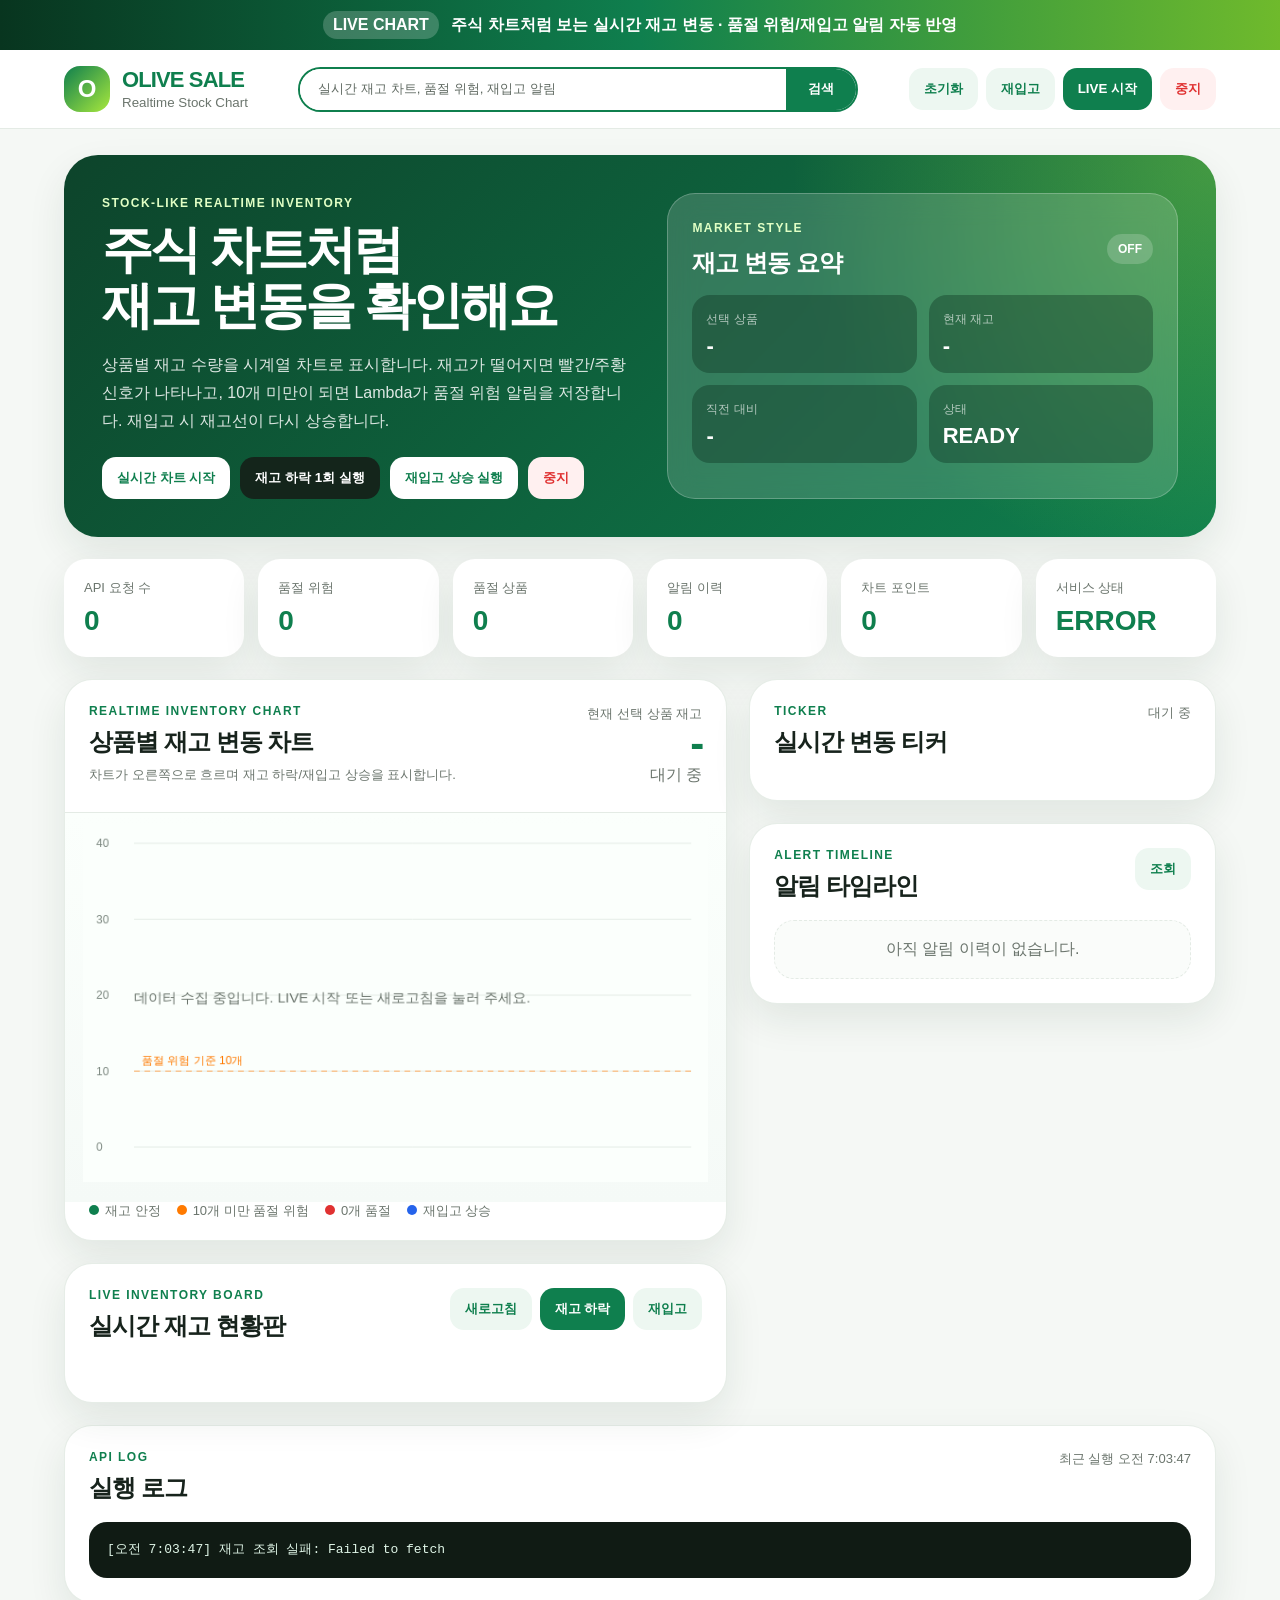
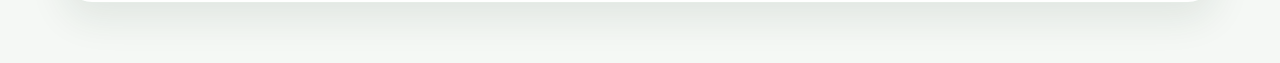
==== commit 81e4f4cf: "Add files via upload" ====
--- a/index.html
+++ b/index.html
@@ -327,9 +327,9 @@
       document.getElementById("liveModeBadge").classList.add("on");
       showToast("실시간 차트를 시작합니다.");
       loadCartStocks(true); loadNotifications(true);
-      monitorTimer = setInterval(() => { loadCartStocks(true); loadNotifications(true); }, 2500);
-      simulationTimer = setInterval(() => { checkStockAlerts(true); }, 7000);
-      log("LIVE 시작: 2.5초 조회, 7초 재고 하락 시뮬레이션");
+      monitorTimer = setInterval(() => { loadCartStocks(true); loadNotifications(true); }, 1000);
+      simulationTimer = setInterval(() => { checkStockAlerts(true); }, 3000);
+      log("LIVE 시작: 1초 조회, 3초 재고 하락 시뮬레이션");
     }
 
     function stopLiveMode() {
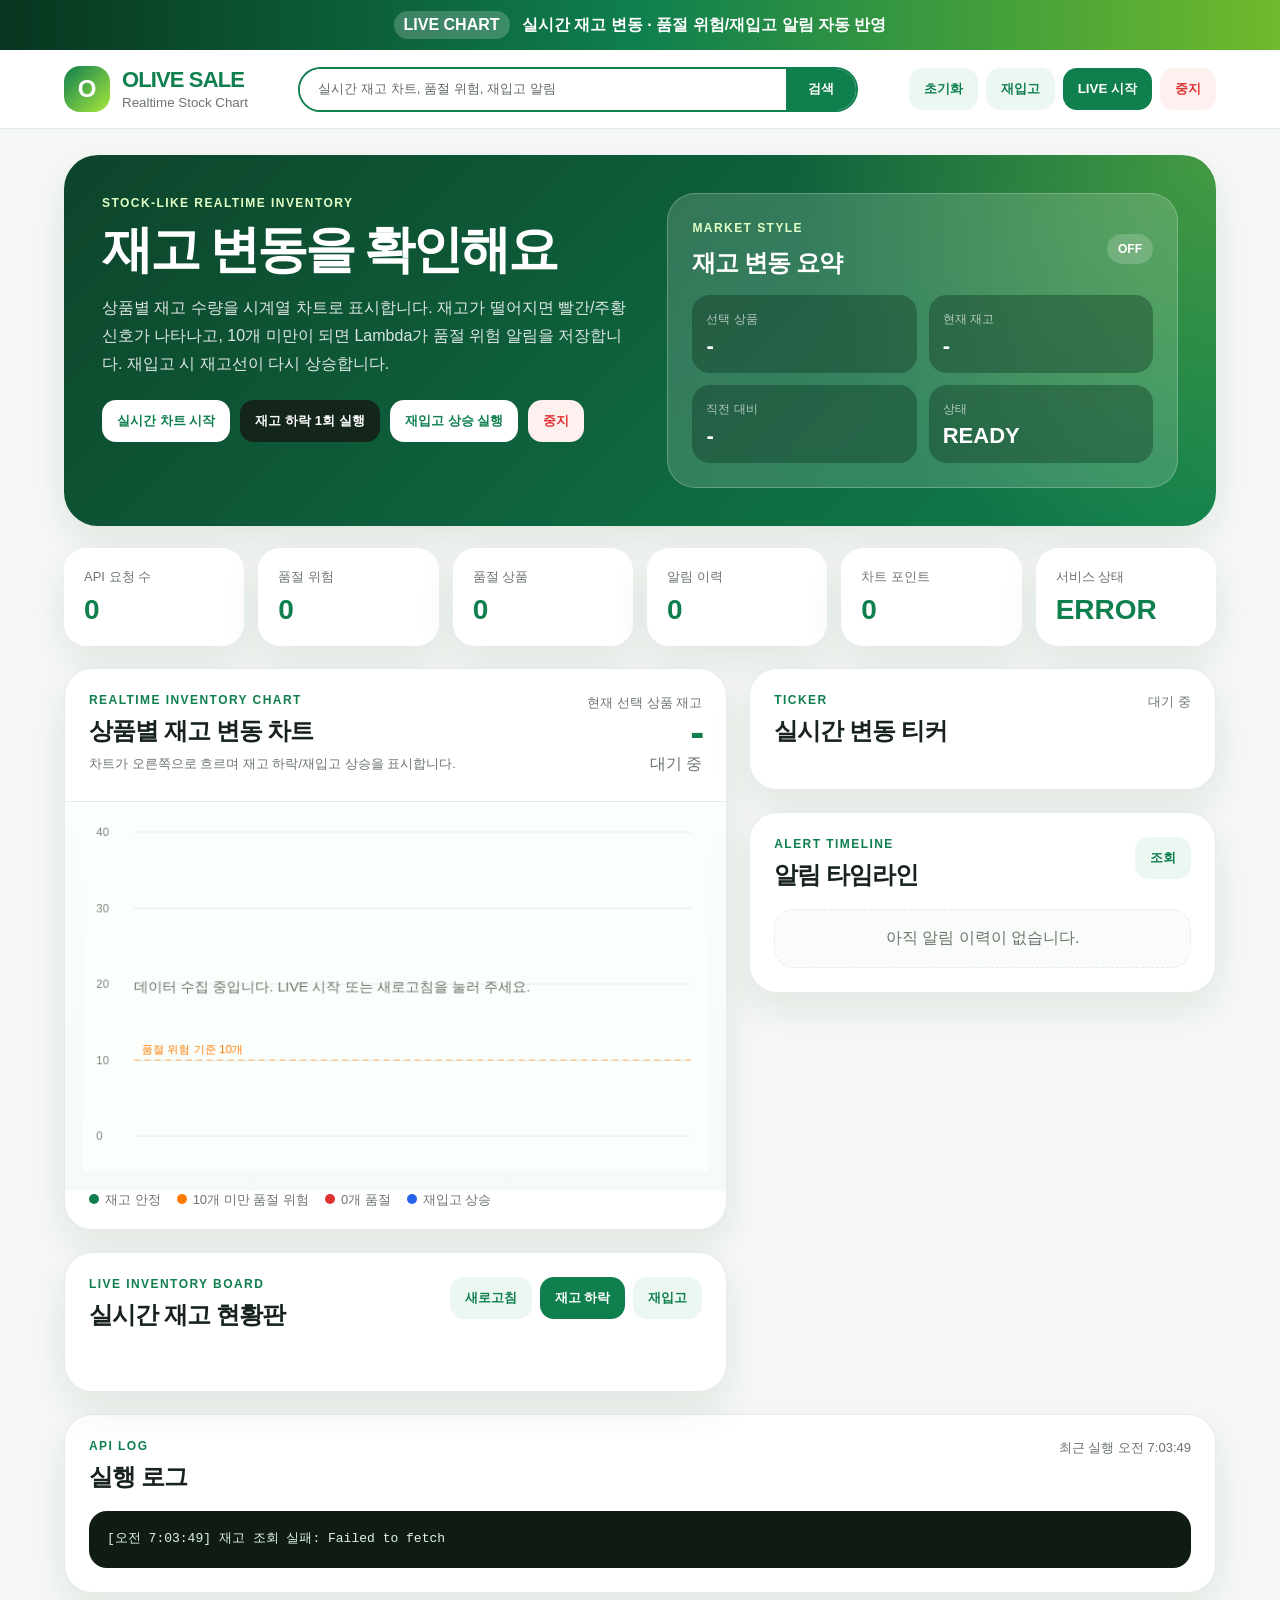
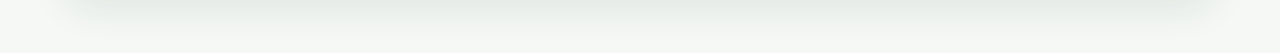
==== commit 7fb23966: "Update index.html" ====
--- a/index.html
+++ b/index.html
@@ -132,7 +132,7 @@
   </style>
 </head>
 <body>
-  <div class="top-strip"><span>LIVE CHART</span> 주식 차트처럼 보는 실시간 재고 변동 · 품절 위험/재입고 알림 자동 반영</div>
+  <div class="top-strip"><span>LIVE CHART</span> 실시간 재고 변동 · 품절 위험/재입고 알림 자동 반영</div>
 
   <header class="header">
     <div class="logo"><div class="logo-mark">O</div><div><strong>OLIVE SALE</strong><small>Realtime Stock Chart</small></div></div>
@@ -149,7 +149,7 @@
     <section class="hero">
       <div>
         <p class="eyebrow">STOCK-LIKE REALTIME INVENTORY</p>
-        <h1>주식 차트처럼<br />재고 변동을 확인해요</h1>
+        <h1>재고 변동을 확인해요</h1>
         <p>상품별 재고 수량을 시계열 차트로 표시합니다. 재고가 떨어지면 빨간/주황 신호가 나타나고, 10개 미만이 되면 Lambda가 품절 위험 알림을 저장합니다. 재입고 시 재고선이 다시 상승합니다.</p>
         <div class="hero-actions">
           <button class="btn btn-light" onclick="startLiveMode()">실시간 차트 시작</button>
@@ -515,4 +515,4 @@
     window.addEventListener("load",async()=>{ log("실시간 재고 차트 화면이 로드되었습니다."); await loadCartStocks(true); await loadNotifications(true); });
   </script>
 </body>
-</html>+</html>
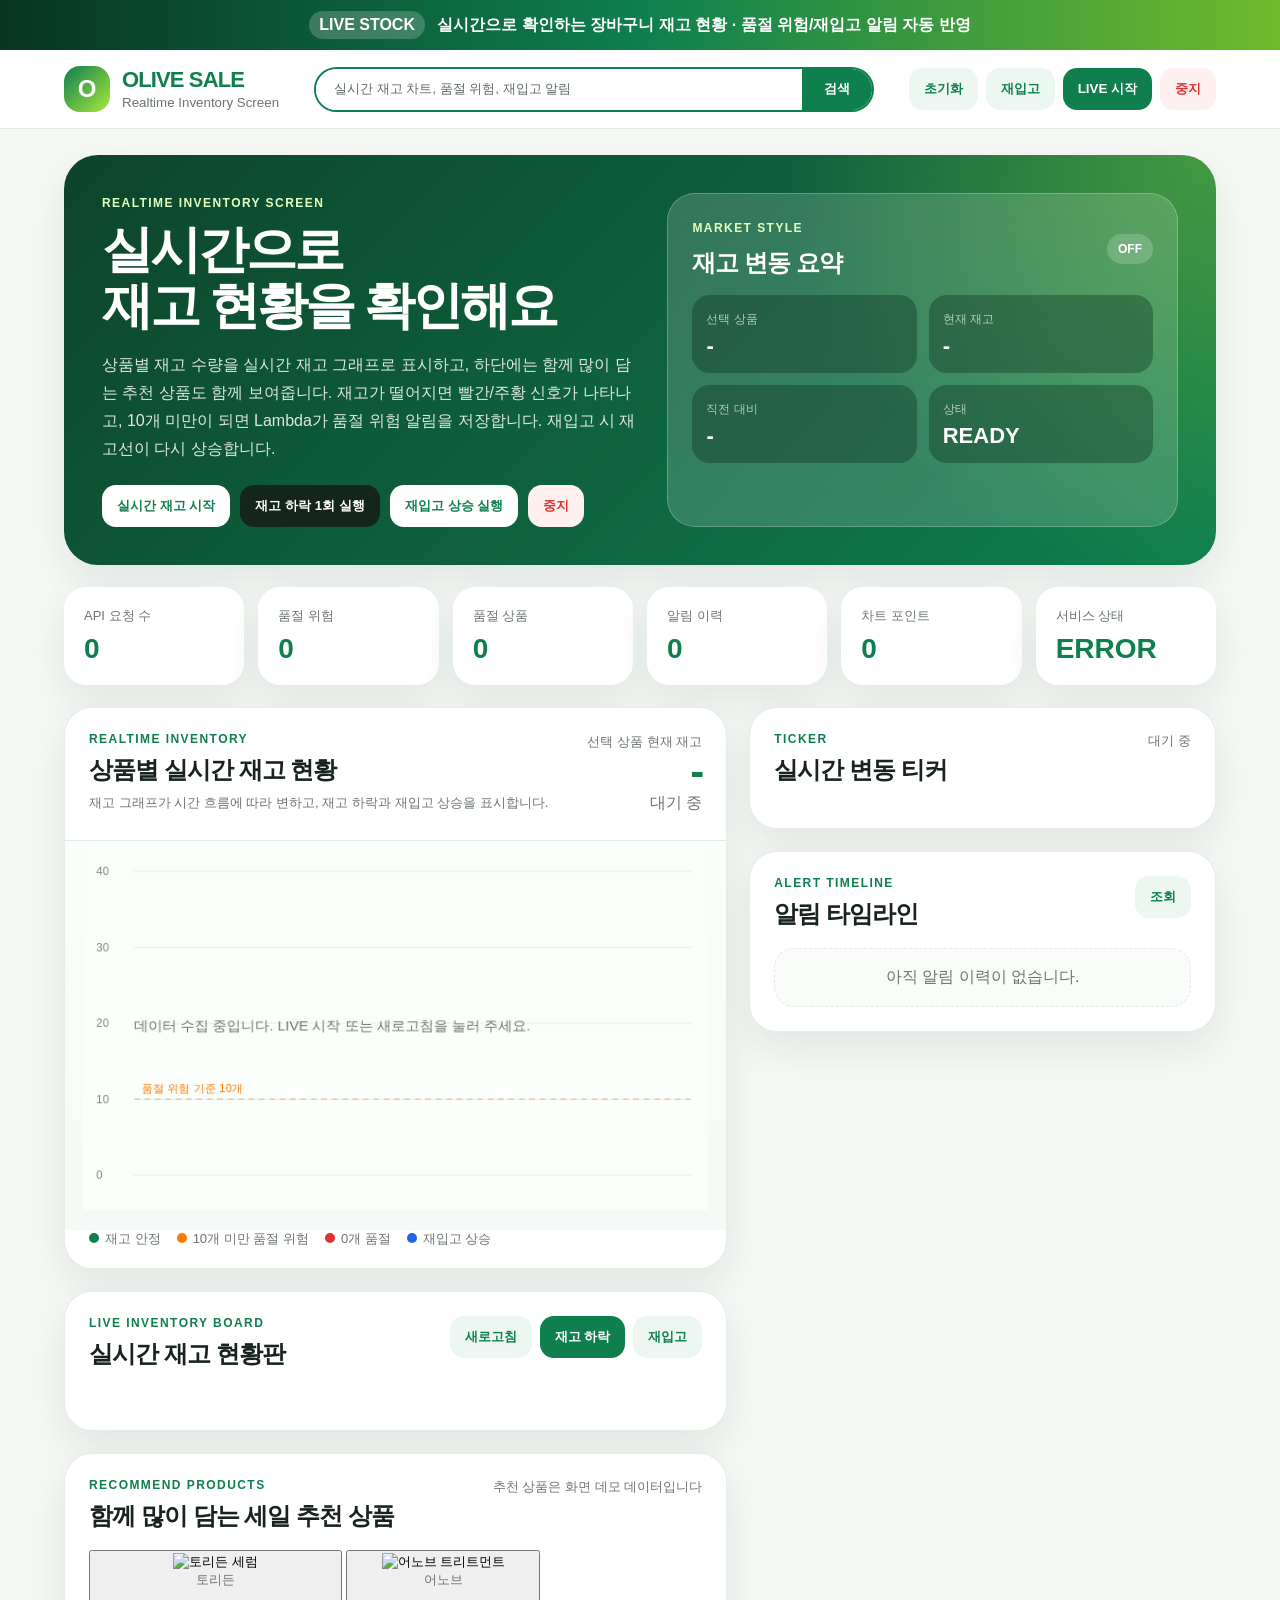
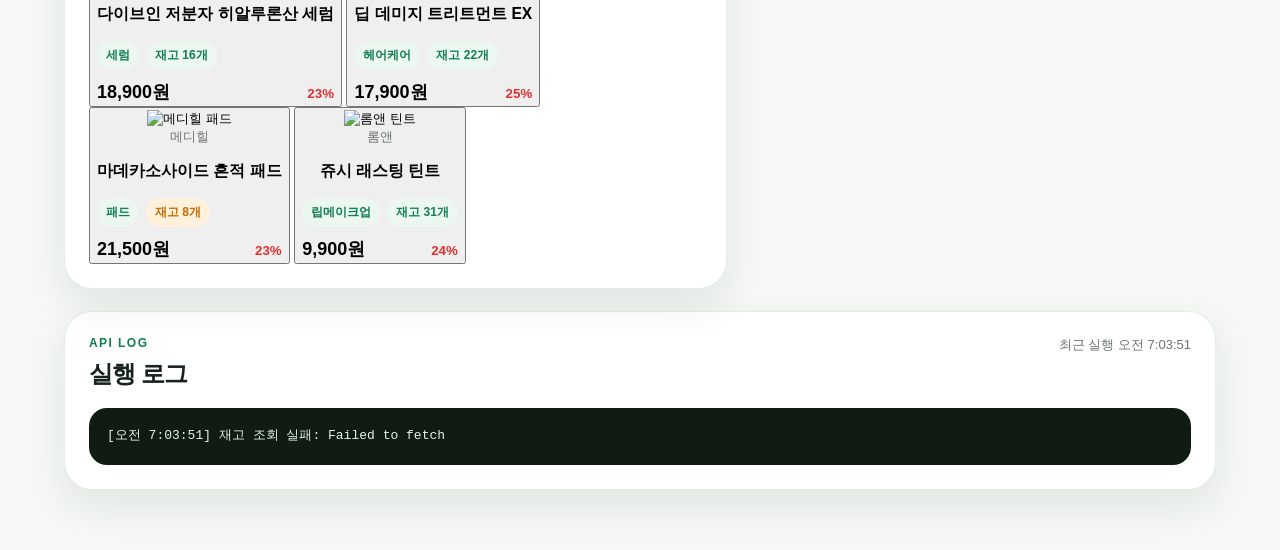
==== commit 182dd274: "Add files via upload" ====
--- a/index.html
+++ b/index.html
@@ -3,7 +3,7 @@
 <head>
   <meta charset="UTF-8" />
   <meta name="viewport" content="width=device-width, initial-scale=1.0" />
-  <title>올영세일 실시간 재고 변동 차트</title>
+  <title>올영세일 실시간 재고 화면</title>
   <style>
     * { box-sizing: border-box; }
     :root {
@@ -132,10 +132,10 @@
   </style>
 </head>
 <body>
-  <div class="top-strip"><span>LIVE CHART</span> 실시간 재고 변동 · 품절 위험/재입고 알림 자동 반영</div>
+  <div class="top-strip"><span>LIVE STOCK</span> 실시간으로 확인하는 장바구니 재고 현황 · 품절 위험/재입고 알림 자동 반영</div>
 
   <header class="header">
-    <div class="logo"><div class="logo-mark">O</div><div><strong>OLIVE SALE</strong><small>Realtime Stock Chart</small></div></div>
+    <div class="logo"><div class="logo-mark">O</div><div><strong>OLIVE SALE</strong><small>Realtime Inventory Screen</small></div></div>
     <div class="search"><input value="실시간 재고 차트, 품절 위험, 재입고 알림" /><button onclick="showToast('검색 기능은 데모 화면용입니다.')">검색</button></div>
     <div class="header-actions">
       <button class="btn btn-light" onclick="resetDemoData()">초기화</button>
@@ -148,11 +148,11 @@
   <main class="container">
     <section class="hero">
       <div>
-        <p class="eyebrow">STOCK-LIKE REALTIME INVENTORY</p>
-        <h1>재고 변동을 확인해요</h1>
-        <p>상품별 재고 수량을 시계열 차트로 표시합니다. 재고가 떨어지면 빨간/주황 신호가 나타나고, 10개 미만이 되면 Lambda가 품절 위험 알림을 저장합니다. 재입고 시 재고선이 다시 상승합니다.</p>
+        <p class="eyebrow">REALTIME INVENTORY SCREEN</p>
+        <h1>실시간으로<br />재고 현황을 확인해요</h1>
+        <p>상품별 재고 수량을 실시간 재고 그래프로 표시하고, 하단에는 함께 많이 담는 추천 상품도 함께 보여줍니다. 재고가 떨어지면 빨간/주황 신호가 나타나고, 10개 미만이 되면 Lambda가 품절 위험 알림을 저장합니다. 재입고 시 재고선이 다시 상승합니다.</p>
         <div class="hero-actions">
-          <button class="btn btn-light" onclick="startLiveMode()">실시간 차트 시작</button>
+          <button class="btn btn-light" onclick="startLiveMode()">실시간 재고 시작</button>
           <button class="btn btn-dark" onclick="checkStockAlerts()">재고 하락 1회 실행</button>
           <button class="btn btn-light" onclick="restockProducts()">재입고 상승 실행</button>
           <button class="btn btn-danger" onclick="stopLiveMode()">중지</button>
@@ -186,12 +186,12 @@
         <section class="card chart-card">
           <div class="chart-top">
             <div class="chart-title-block">
-              <p class="kicker">REALTIME INVENTORY CHART</p>
-              <h2>상품별 재고 변동 차트</h2>
-              <p style="margin:7px 0 0;color:var(--muted);font-size:13px;">차트가 오른쪽으로 흐르며 재고 하락/재입고 상승을 표시합니다.</p>
+              <p class="kicker">REALTIME INVENTORY</p>
+              <h2>상품별 실시간 재고 현황</h2>
+              <p style="margin:7px 0 0;color:var(--muted);font-size:13px;">재고 그래프가 시간 흐름에 따라 변하고, 재고 하락과 재입고 상승을 표시합니다.</p>
             </div>
             <div class="chart-price">
-              <span style="color:var(--muted);font-size:13px;">현재 선택 상품 재고</span>
+              <span style="color:var(--muted);font-size:13px;">선택 상품 현재 재고</span>
               <strong id="chartStockNumber">-</strong>
               <span id="chartDeltaText" class="flat">대기 중</span>
             </div>
@@ -220,6 +220,54 @@
           <div id="stockBoard" class="stock-board"></div>
           <div id="cartList" class="cart-list"></div>
         </section>
+
+        <section class="card">
+          <div class="section-head">
+            <div>
+              <p class="kicker">RECOMMEND PRODUCTS</p>
+              <h2>함께 많이 담는 세일 추천 상품</h2>
+            </div>
+            <span style="color:var(--muted);font-size:13px">추천 상품은 화면 데모 데이터입니다</span>
+          </div>
+          <div class="catalog-grid">
+            <button class="catalog-card" onclick="openProductDetail('P005')">
+              <div class="catalog-image-wrap"><img src="https://images.unsplash.com/photo-1571781926291-c477ebfd024b?auto=format&fit=crop&w=640&q=80" alt="토리든 세럼" /></div>
+              <div class="catalog-info">
+                <div class="brand">토리든</div>
+                <h3>다이브인 저분자 히알루론산 세럼</h3>
+                <div class="badges"><span class="badge">세럼</span><span class="badge">재고 16개</span></div>
+                <div class="price-row"><strong>18,900원</strong><span class="discount">23%</span></div>
+              </div>
+            </button>
+            <button class="catalog-card" onclick="openProductDetail('P006')">
+              <div class="catalog-image-wrap"><img src="https://images.unsplash.com/photo-1596755389378-c31d21fd1273?auto=format&fit=crop&w=640&q=80" alt="어노브 트리트먼트" /></div>
+              <div class="catalog-info">
+                <div class="brand">어노브</div>
+                <h3>딥 데미지 트리트먼트 EX</h3>
+                <div class="badges"><span class="badge">헤어케어</span><span class="badge">재고 22개</span></div>
+                <div class="price-row"><strong>17,900원</strong><span class="discount">25%</span></div>
+              </div>
+            </button>
+            <button class="catalog-card" onclick="openProductDetail('P007')">
+              <div class="catalog-image-wrap"><img src="https://images.unsplash.com/photo-1608571423902-eed4a5ad8108?auto=format&fit=crop&w=640&q=80" alt="메디힐 패드" /></div>
+              <div class="catalog-info">
+                <div class="brand">메디힐</div>
+                <h3>마데카소사이드 흔적 패드</h3>
+                <div class="badges"><span class="badge">패드</span><span class="badge risk">재고 8개</span></div>
+                <div class="price-row"><strong>21,500원</strong><span class="discount">23%</span></div>
+              </div>
+            </button>
+            <button class="catalog-card" onclick="openProductDetail('P008')">
+              <div class="catalog-image-wrap"><img src="https://images.unsplash.com/photo-1586495777744-4413f21062fa?auto=format&fit=crop&w=640&q=80" alt="롬앤 틴트" /></div>
+              <div class="catalog-info">
+                <div class="brand">롬앤</div>
+                <h3>쥬시 래스팅 틴트</h3>
+                <div class="badges"><span class="badge">립메이크업</span><span class="badge">재고 31개</span></div>
+                <div class="price-row"><strong>9,900원</strong><span class="discount">24%</span></div>
+              </div>
+            </button>
+          </div>
+        </section>
       </section>
 
       <aside class="right">
@@ -260,7 +308,11 @@
       P001: { brand:"브링그린", name:"브링그린 티트리 시카 수딩 토너", category:"스킨케어", price:15900, originalPrice:22000, discount:"28%", image:"https://images.unsplash.com/photo-1556228720-195a672e8a03?auto=format&fit=crop&w=640&q=80" },
       P002: { brand:"아비브", name:"아비브 어성초 카밍 세럼", category:"세럼", price:19800, originalPrice:26000, discount:"24%", image:"https://images.unsplash.com/photo-1620916566398-39f1143ab7be?auto=format&fit=crop&w=640&q=80" },
       P003: { brand:"라운드랩", name:"라운드랩 자작나무 수분 선크림", category:"선케어", price:17400, originalPrice:24000, discount:"28%", image:"https://images.unsplash.com/photo-1608248543803-ba4f8c70ae0b?auto=format&fit=crop&w=640&q=80" },
-      P004: { brand:"바닐라코", name:"바닐라코 프라임 프라이머", category:"메이크업", price:14500, originalPrice:21000, discount:"31%", image:"https://images.unsplash.com/photo-1596462502278-27bfdc403348?auto=format&fit=crop&w=640&q=80" }
+      P004: { brand:"바닐라코", name:"바닐라코 프라임 프라이머", category:"메이크업", price:14500, originalPrice:21000, discount:"31%", image:"https://images.unsplash.com/photo-1596462502278-27bfdc403348?auto=format&fit=crop&w=640&q=80" },
+      P005: { brand:"토리든", name:"다이브인 저분자 히알루론산 세럼", category:"세럼", price:18900, originalPrice:24500, discount:"23%", stock_qty:16, image:"https://images.unsplash.com/photo-1571781926291-c477ebfd024b?auto=format&fit=crop&w=640&q=80" },
+      P006: { brand:"어노브", name:"딥 데미지 트리트먼트 EX", category:"헤어케어", price:17900, originalPrice:23900, discount:"25%", stock_qty:22, image:"https://images.unsplash.com/photo-1596755389378-c31d21fd1273?auto=format&fit=crop&w=640&q=80" },
+      P007: { brand:"메디힐", name:"마데카소사이드 흔적 패드", category:"패드", price:21500, originalPrice:28000, discount:"23%", stock_qty:8, image:"https://images.unsplash.com/photo-1608571423902-eed4a5ad8108?auto=format&fit=crop&w=640&q=80" },
+      P008: { brand:"롬앤", name:"쥬시 래스팅 틴트", category:"립메이크업", price:9900, originalPrice:13000, discount:"24%", stock_qty:31, image:"https://images.unsplash.com/photo-1586495777744-4413f21062fa?auto=format&fit=crop&w=640&q=80" }
     };
 
     function formatPrice(v) { return `${Number(v || 0).toLocaleString("ko-KR")}원`; }
@@ -325,7 +377,7 @@
       if(monitorTimer || simulationTimer) return;
       document.getElementById("liveModeBadge").textContent="ON";
       document.getElementById("liveModeBadge").classList.add("on");
-      showToast("실시간 차트를 시작합니다.");
+      showToast("실시간 재고 화면을 시작합니다.");
       loadCartStocks(true); loadNotifications(true);
       monitorTimer = setInterval(() => { loadCartStocks(true); loadNotifications(true); }, 1000);
       simulationTimer = setInterval(() => { checkStockAlerts(true); }, 3000);
@@ -337,7 +389,7 @@
       monitorTimer=null; simulationTimer=null;
       document.getElementById("liveModeBadge").textContent="OFF";
       document.getElementById("liveModeBadge").classList.remove("on");
-      setStatus("PAUSED"); log("실시간 차트가 중지되었습니다."); showToast("실시간 차트를 중지했습니다.");
+      setStatus("PAUSED"); log("실시간 재고 화면이 중지되었습니다."); showToast("실시간 재고 화면을 중지했습니다.");
     }
 
     function pushHistory() {
@@ -504,9 +556,9 @@
     }
 
     function openProductDetail(id){
-      const m=productMeta[id]; const p=getProduct(id); const stock=p?Number(p.stock_qty):0; const cls=getStatusClass(stock);
+      const m=productMeta[id]; const p=getProduct(id); const stock=p?Number(p.stock_qty):Number(m.stock_qty||0); const cls=getStatusClass(stock);
       const modal=document.getElementById("productModal"); const cont=document.getElementById("modalContent");
-      cont.innerHTML=`<div class="detail-grid"><img src="${m.image}" alt="${m.name}" /><div class="detail-info"><p class="kicker">${m.brand}</p><h2>${m.name}</h2><div class="badges"><span class="badge">${m.category}</span><span class="badge live">실시간 차트 연결</span><span class="badge ${cls}">${getStatusText(stock)}</span></div><div class="price-row"><strong>${formatPrice(m.price)}</strong><del>${formatPrice(m.originalPrice)}</del><span class="discount">${m.discount}</span></div><p class="detail-desc">현재 재고 변동 차트와 연결된 상품입니다. 재고 하락, 품절 위험, 재입고 상태가 차트에 즉시 반영됩니다.</p><div class="price-line"><span>현재 재고</span><strong>${stock}개</strong></div><div class="price-line"><span>직전 대비</span><strong>${getDelta(id)}개</strong></div><div class="detail-actions"><button class="btn btn-light" onclick="closeProductDetail()">닫기</button><button class="btn btn-dark" onclick="selectedProductId='${id}'; closeProductDetail(); renderAll();">차트로 보기</button><button class="btn btn-light" onclick="restockProducts()">재입고 확인</button></div></div></div>`;
+      cont.innerHTML=`<div class="detail-grid"><img src="${m.image}" alt="${m.name}" /><div class="detail-info"><p class="kicker">${m.brand}</p><h2>${m.name}</h2><div class="badges"><span class="badge">${m.category}</span><span class="badge live">실시간 재고 연결</span><span class="badge ${cls}">${getStatusText(stock)}</span></div><div class="price-row"><strong>${formatPrice(m.price)}</strong><del>${formatPrice(m.originalPrice)}</del><span class="discount">${m.discount}</span></div><p class="detail-desc">현재 재고 변동 차트와 연결된 상품입니다. 재고 하락, 품절 위험, 재입고 상태가 차트에 즉시 반영됩니다.</p><div class="price-line"><span>현재 재고</span><strong>${stock}개</strong></div><div class="price-line"><span>직전 대비</span><strong>${getDelta(id)}개</strong></div><div class="detail-actions"><button class="btn btn-light" onclick="closeProductDetail()">닫기</button><button class="btn btn-dark" onclick="selectedProductId='${id}'; closeProductDetail(); renderAll();">재고 현황 보기</button><button class="btn btn-light" onclick="restockProducts()">재입고 확인</button></div></div></div>`;
       modal.classList.remove("hidden");
     }
     function closeProductDetail(){document.getElementById("productModal").classList.add("hidden");}
@@ -515,4 +567,4 @@
     window.addEventListener("load",async()=>{ log("실시간 재고 차트 화면이 로드되었습니다."); await loadCartStocks(true); await loadNotifications(true); });
   </script>
 </body>
-</html>
+</html>
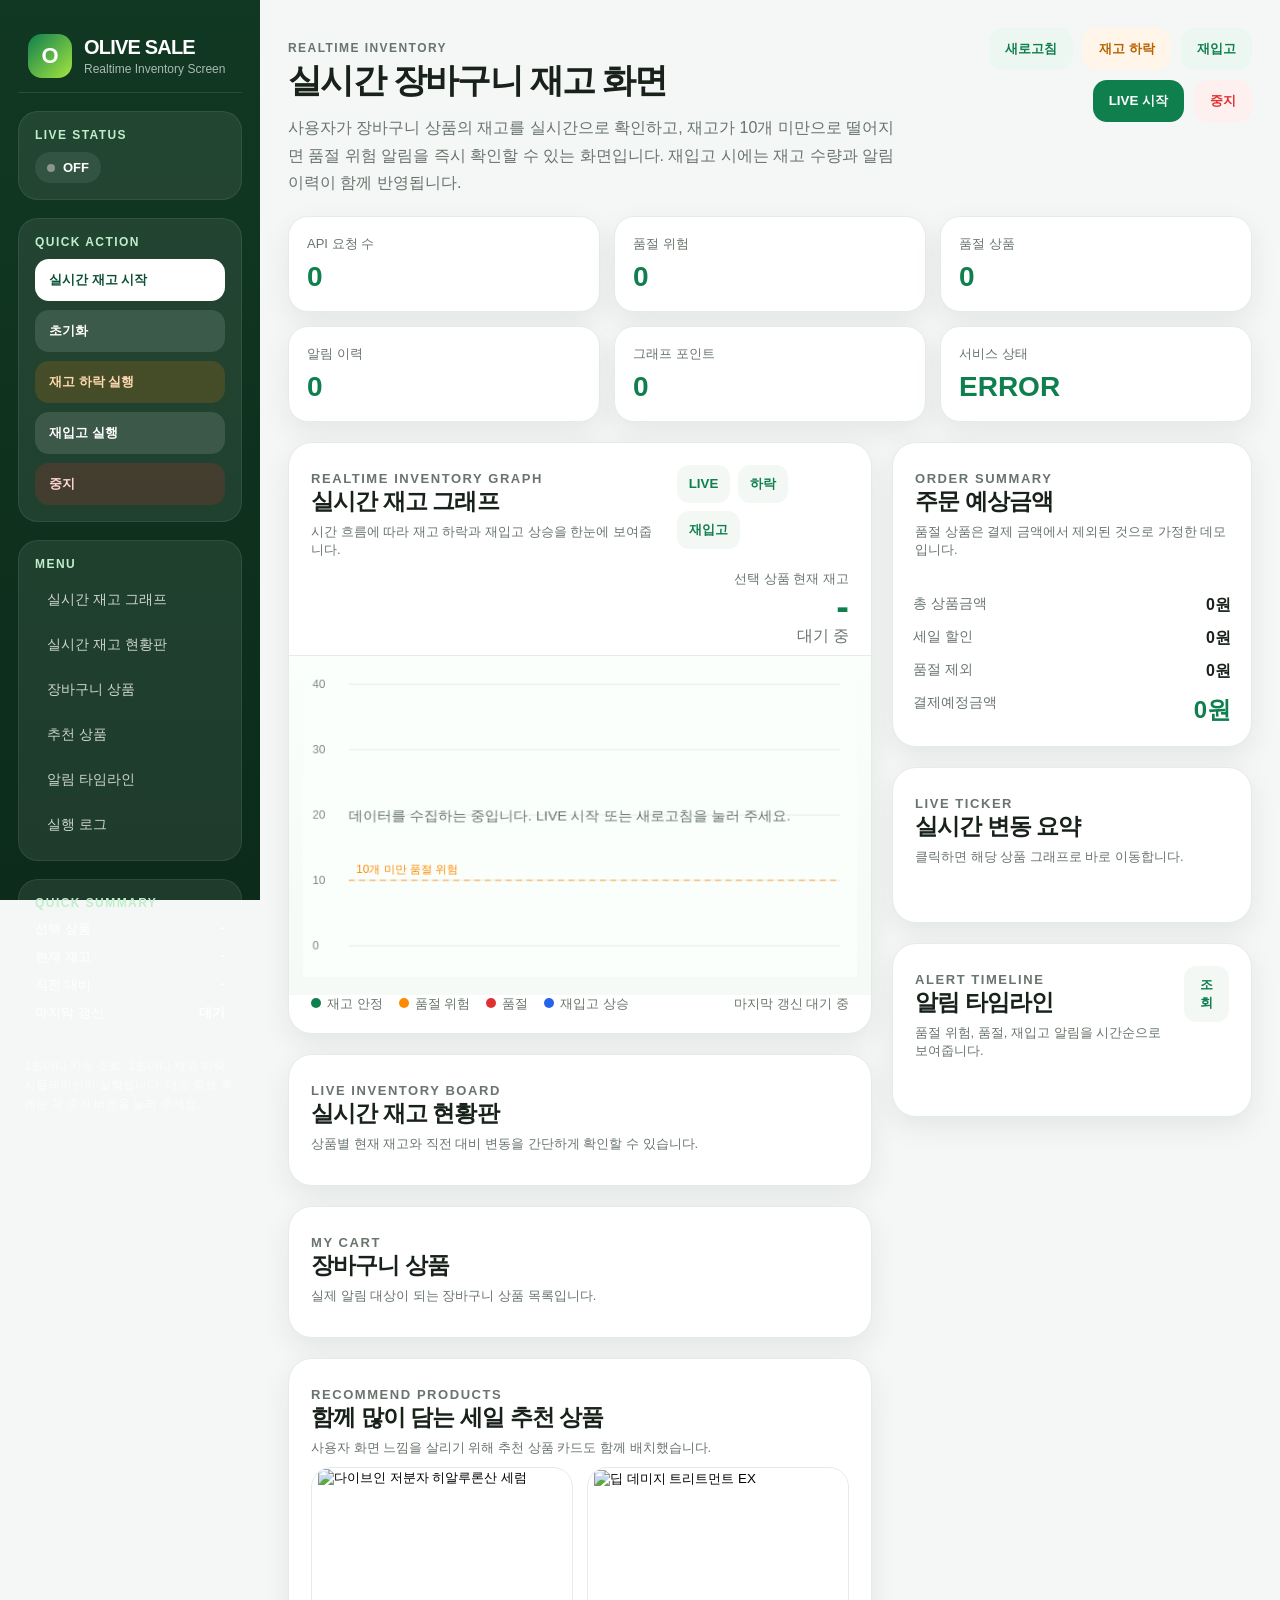
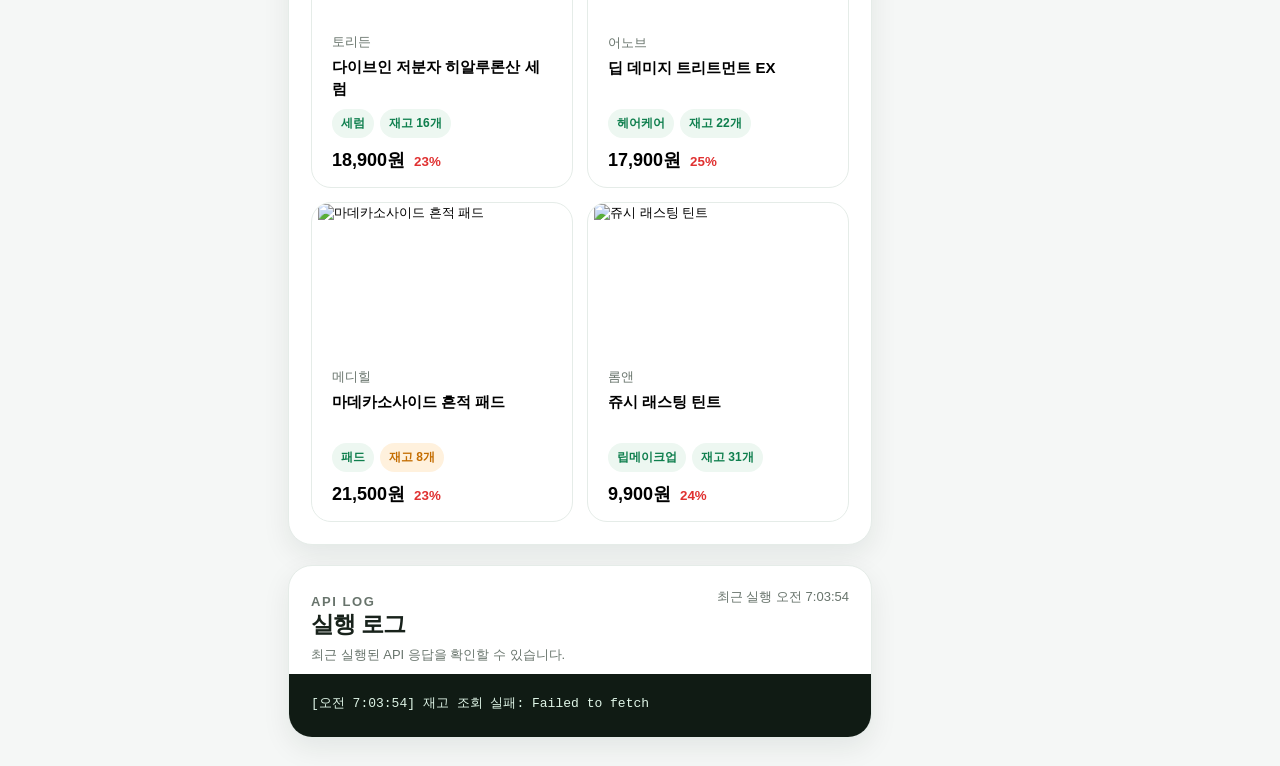
==== commit 680fd649: "Add files via upload" ====
--- a/index.html
+++ b/index.html
@@ -7,289 +7,460 @@
   <style>
     * { box-sizing: border-box; }
     :root {
-      --green:#0f7f4e; --green-dark:#08351f; --lime:#a8e83d;
-      --bg:#f5f8f5; --text:#17231c; --muted:#6b756d; --line:#e4ebe5;
-      --danger:#e03131; --orange:#ff7a00; --blue:#2563eb; --purple:#7c3aed;
-      --shadow:0 16px 38px rgba(23,55,35,.09);
-    }
-    body { margin:0; font-family:"Pretendard","Noto Sans KR",Arial,sans-serif; background:var(--bg); color:var(--text); }
-    button,input { font-family:inherit; } button { cursor:pointer; }
-    .top-strip {
-      background:linear-gradient(90deg,var(--green-dark),var(--green),#6fba2c);
-      color:white; padding:11px 20px; text-align:center; font-weight:900;
-    }
-    .top-strip span { display:inline-block; margin-right:8px; padding:5px 10px; border-radius:999px; background:rgba(255,255,255,.2); }
-    .header {
-      position:sticky; top:0; z-index:50; display:grid; grid-template-columns:auto 1fr auto; gap:20px; align-items:center;
-      padding:16px 5%; background:rgba(255,255,255,.94); border-bottom:1px solid var(--line); backdrop-filter:blur(14px);
-    }
-    .logo { display:flex; gap:12px; align-items:center; }
-    .logo-mark { width:46px; height:46px; border-radius:16px; display:grid; place-items:center; background:linear-gradient(135deg,var(--green),var(--lime)); color:#fff; font-size:24px; font-weight:900; }
-    .logo strong { display:block; color:var(--green); font-size:22px; letter-spacing:-.04em; }
-    .logo small { color:var(--muted); }
-    .search { display:grid; grid-template-columns:1fr auto; max-width:560px; width:100%; justify-self:center; border:2px solid var(--green); border-radius:999px; overflow:hidden; background:#fff; }
-    .search input { border:0; outline:0; padding:13px 18px; color:#606a62; }
-    .search button { border:0; background:var(--green); color:#fff; padding:0 22px; font-weight:900; }
-    .header-actions { display:flex; gap:8px; flex-wrap:wrap; justify-content:flex-end; }
-    .btn { border:0; border-radius:14px; padding:12px 15px; font-weight:900; transition:.16s; }
-    .btn:hover { transform:translateY(-1px); }
-    .btn-light { background:#edf7f1; color:var(--green); }
-    .btn-dark { background:var(--green); color:#fff; }
-    .btn-danger { background:#fff0f0; color:var(--danger); }
-    .container { width:min(1320px,90%); margin:26px auto 60px; }
-    .hero {
-      display:grid; grid-template-columns:1fr .95fr; gap:28px; align-items:stretch; padding:38px;
-      border-radius:34px; background:radial-gradient(circle at right top,rgba(168,232,61,.35),transparent 35%),linear-gradient(135deg,#0d442b,var(--green));
-      color:white; box-shadow:var(--shadow); overflow:hidden;
-    }
-    .eyebrow,.kicker { margin:0 0 8px; font-size:12px; font-weight:900; letter-spacing:.12em; }
-    .hero .eyebrow { color:#e1ffc5; } .kicker { color:var(--green); }
-    .hero h1 { margin:0 0 16px; font-size:clamp(34px,4vw,58px); line-height:1.1; letter-spacing:-.06em; }
-    .hero p { color:rgba(255,255,255,.86); line-height:1.75; }
-    .hero-actions { display:flex; gap:10px; flex-wrap:wrap; margin-top:22px; }
-    .hero .btn-light { background:#fff; } .hero .btn-dark { background:#14251b; }
-    .market-panel { background:rgba(255,255,255,.16); border:1px solid rgba(255,255,255,.23); border-radius:28px; padding:24px; backdrop-filter:blur(14px); }
-    .market-head { display:flex; justify-content:space-between; gap:12px; align-items:center; margin-bottom:16px; }
-    .live-badge { padding:8px 11px; border-radius:999px; background:rgba(255,255,255,.18); font-size:12px; font-weight:900; }
-    .live-badge.on { background:rgba(168,232,61,.25); color:#e1ffc5; }
-    .mini-market { display:grid; grid-template-columns:repeat(2,1fr); gap:12px; }
-    .mini-tile { padding:14px; border-radius:18px; background:rgba(8,40,24,.35); }
-    .mini-tile span { color:rgba(255,255,255,.65); font-size:12px; }
-    .mini-tile strong { display:block; font-size:22px; margin-top:5px; }
-    .stats { display:grid; grid-template-columns:repeat(6,1fr); gap:14px; margin:22px 0; }
-    .stat-card { background:#fff; border-radius:22px; padding:20px; box-shadow:var(--shadow); }
-    .stat-card span { color:var(--muted); display:block; font-size:13px; margin-bottom:8px; }
-    .stat-card strong { color:var(--green); font-size:28px; }
-    .grid-main { display:grid; grid-template-columns:1.35fr .95fr; gap:22px; }
-    .left,.right { display:grid; gap:22px; align-content:start; }
-    .card { background:#fff; border:1px solid rgba(228,235,229,.9); border-radius:28px; padding:24px; box-shadow:var(--shadow); }
-    .section-head { display:flex; justify-content:space-between; align-items:flex-start; gap:16px; margin-bottom:18px; }
-    h2 { margin:0; font-size:24px; letter-spacing:-.04em; }
-    .control-row { display:flex; gap:8px; flex-wrap:wrap; }
-    .chart-card { padding:0; overflow:hidden; }
-    .chart-top { padding:24px 24px 10px; display:flex; justify-content:space-between; gap:16px; flex-wrap:wrap; align-items:flex-start; }
-    .chart-title-block h2 { margin:0 0 8px; }
-    .chart-price { text-align:right; }
-    .chart-price strong { display:block; font-size:42px; color:var(--green); line-height:1; letter-spacing:-.05em; }
-    .chart-price .up { color:var(--green); } .chart-price .down { color:var(--danger); } .chart-price .flat { color:var(--muted); }
-    .product-tabs { display:flex; gap:8px; flex-wrap:wrap; padding:0 24px 16px; }
-    .tab { border:1px solid var(--line); background:#f7fbf8; color:var(--muted); border-radius:999px; padding:9px 12px; font-weight:900; }
-    .tab.active { background:var(--green); color:white; border-color:var(--green); }
-    .chart-wrap { height:390px; padding:10px 18px 20px; position:relative; background:linear-gradient(180deg,#fbfffc,#f5faf7); border-top:1px solid var(--line); }
+      --bg:#f5f7f6; --panel:#ffffff; --panel-soft:#fbfcfb; --line:#e5ece8;
+      --text:#18221b; --muted:#68746c; --green:#0f7f4e; --green-dark:#0a5031;
+      --lime:#a4e63f; --blue:#2563eb; --orange:#ff8a00; --red:#e03131;
+      --shadow:0 10px 28px rgba(16,40,28,.08); --radius:24px;
+    }
+    html,body { margin:0; padding:0; font-family:"Pretendard","Noto Sans KR",Arial,sans-serif; background:var(--bg); color:var(--text); }
+    button,input { font-family:inherit; }
+    button { cursor:pointer; border:0; }
+    .app {
+      display:grid; grid-template-columns:260px 1fr; min-height:100vh;
+    }
+    .sidebar {
+      position:sticky; top:0; height:100vh; padding:24px 18px;
+      background:linear-gradient(180deg,#113822,#0c2b1a);
+      color:#fff; display:flex; flex-direction:column; gap:18px;
+    }
+    .brand { display:flex; gap:12px; align-items:center; padding:10px 10px 14px; border-bottom:1px solid rgba(255,255,255,.1); }
+    .brand-mark {
+      width:44px; height:44px; border-radius:14px; display:grid; place-items:center;
+      background:linear-gradient(135deg,var(--green),var(--lime)); font-weight:900; font-size:22px;
+    }
+    .brand strong { display:block; font-size:20px; letter-spacing:-.04em; }
+    .brand span { color:rgba(255,255,255,.65); font-size:12px; }
+    .side-box {
+      background:rgba(255,255,255,.08); border:1px solid rgba(255,255,255,.08);
+      border-radius:20px; padding:16px;
+    }
+    .side-title { font-size:12px; letter-spacing:.12em; color:#bfeecb; margin:0 0 10px; font-weight:900; }
+    .live-pill {
+      display:inline-flex; align-items:center; gap:8px; padding:8px 12px; border-radius:999px;
+      background:rgba(255,255,255,.08); font-size:13px; font-weight:800;
+    }
+    .live-dot { width:8px; height:8px; border-radius:50%; background:#8c958f; }
+    .live-pill.on .live-dot { background:var(--lime); box-shadow:0 0 0 5px rgba(164,230,63,.14); }
+    .side-actions { display:grid; gap:9px; }
+    .side-btn {
+      width:100%; padding:12px 14px; border-radius:14px; text-align:left; font-weight:800;
+      background:rgba(255,255,255,.12); color:#fff;
+    }
+    .side-btn.primary { background:#fff; color:var(--green-dark); }
+    .side-btn.warn { background:rgba(255,138,0,.16); color:#ffd8b0; }
+    .side-btn.stop { background:rgba(224,49,49,.18); color:#ffd6d6; }
+    .side-nav { display:grid; gap:7px; }
+    .side-nav a {
+      text-decoration:none; color:rgba(255,255,255,.78); padding:10px 12px; border-radius:12px; font-size:14px;
+    }
+    .side-nav a:hover { background:rgba(255,255,255,.08); color:#fff; }
+    .side-stats { display:grid; gap:10px; }
+    .side-stat {
+      display:flex; justify-content:space-between; gap:10px; font-size:13px; color:rgba(255,255,255,.84);
+    }
+    .side-footer { margin-top:auto; color:rgba(255,255,255,.62); font-size:12px; line-height:1.6; padding:0 6px; }
+
+    .main {
+      padding:28px;
+    }
+    .topbar {
+      display:flex; justify-content:space-between; align-items:flex-start; gap:18px; margin-bottom:20px;
+    }
+    .eyebrow { margin:0 0 8px; font-size:12px; letter-spacing:.12em; font-weight:900; color:var(--green); }
+    h1 { margin:0; font-size:34px; letter-spacing:-.05em; }
+    .topbar p { margin:10px 0 0; color:var(--muted); line-height:1.7; max-width:820px; }
+    .top-actions { display:flex; gap:10px; flex-wrap:wrap; justify-content:flex-end; }
+    .btn {
+      padding:12px 16px; border-radius:14px; font-weight:900; background:#edf7f1; color:var(--green);
+    }
+    .btn.primary { background:var(--green); color:#fff; }
+    .btn.warn { background:#fff5e8; color:#b86100; }
+    .btn.red { background:#fff0f0; color:var(--red); }
+
+    .summary {
+      display:grid; grid-template-columns:repeat(6,1fr); gap:14px; margin-bottom:20px;
+    }
+    .metric {
+      background:var(--panel); border:1px solid var(--line); border-radius:20px; padding:18px; box-shadow:var(--shadow);
+    }
+    .metric span { display:block; color:var(--muted); font-size:13px; margin-bottom:8px; }
+    .metric strong { font-size:28px; color:var(--green); }
+
+    .content {
+      display:grid; grid-template-columns:minmax(0,1.4fr) 360px; gap:20px;
+    }
+    .left, .right { display:grid; gap:20px; align-content:start; min-width:0; }
+
+    .card {
+      background:var(--panel); border:1px solid var(--line); border-radius:var(--radius);
+      box-shadow:var(--shadow); overflow:hidden;
+    }
+    .card-head {
+      display:flex; justify-content:space-between; align-items:flex-start; gap:16px;
+      padding:22px 22px 10px;
+    }
+    .card-head h2 { margin:0; font-size:23px; letter-spacing:-.04em; }
+    .card-head p { margin:6px 0 0; color:var(--muted); font-size:13px; }
+    .mini-actions { display:flex; gap:8px; flex-wrap:wrap; }
+    .mini-btn { padding:10px 12px; border-radius:12px; font-weight:800; background:#f3f8f5; color:var(--green); }
+    .chart-meta {
+      display:grid; grid-template-columns:1fr auto; gap:16px; align-items:end; padding:0 22px 8px;
+    }
+    .product-tabs { display:flex; gap:8px; flex-wrap:wrap; padding:0 22px 14px; }
+    .tab { padding:9px 12px; border-radius:999px; border:1px solid var(--line); background:#f8faf9; color:var(--muted); font-weight:800; }
+    .tab.active { background:var(--green); border-color:var(--green); color:#fff; }
+    .chart-area { height:340px; padding:8px 14px 18px; background:linear-gradient(180deg,#fbfffc,#f5faf7); border-top:1px solid var(--line); }
     canvas { width:100%; height:100%; display:block; }
-    .chart-legend { display:flex; gap:16px; flex-wrap:wrap; padding:0 24px 20px; color:var(--muted); font-size:13px; }
-    .legend-dot { width:10px; height:10px; display:inline-block; border-radius:50%; margin-right:6px; }
-    .stock-board { display:grid; grid-template-columns:repeat(4,1fr); gap:14px; margin-bottom:18px; }
-    .stock-mini { padding:16px; border-radius:20px; background:#f8fcf9; border:1px solid var(--line); }
-    .stock-mini strong { display:block; margin:4px 0 8px; font-size:18px; min-height:44px; }
-    .stock-mini .delta { font-weight:900; }
-    .stock-bar { height:9px; border-radius:999px; background:#e9eee9; overflow:hidden; margin-top:8px; }
-    .stock-fill { height:100%; width:0%; background:var(--green); border-radius:999px; transition:.3s; }
-    .stock-fill.risk { background:var(--orange); } .stock-fill.soldout { background:var(--danger); }
-    .cart-list { display:grid; gap:14px; }
-    .cart-item { display:grid; grid-template-columns:28px 96px 1fr auto; gap:16px; align-items:center; padding:16px; border:1px solid var(--line); border-radius:24px; background:#fff; }
-    .cart-item.risk { background:#fff9f2; border-color:#ffd7a8; }
-    .cart-item.soldout { background:#f6f6f6; border-color:#ddd; opacity:.85; }
-    .item-image { width:96px; height:96px; border-radius:18px; object-fit:cover; background:#eee; }
-    .brand { color:var(--muted); font-size:13px; margin-bottom:5px; }
-    .item-info h3 { margin:0 0 10px; font-size:17px; line-height:1.42; }
-    .badges { display:flex; flex-wrap:wrap; gap:7px; margin-bottom:10px; }
-    .badge { padding:6px 9px; border-radius:999px; background:#edf7f1; color:var(--green); font-size:12px; font-weight:900; }
-    .badge.risk { background:#fff1db; color:#c26a00; } .badge.soldout { background:#ffe3e3; color:var(--danger); } .badge.live { background:#eaf1ff; color:var(--blue); }
-    .price-row { display:flex; align-items:baseline; gap:9px; flex-wrap:wrap; }
-    .price-row strong { font-size:18px; } .price-row del { color:#9aa19c; } .discount { color:var(--danger); font-weight:900; margin-left:auto; }
-    .item-side { text-align:right; min-width:110px; }
-    .stock-label { color:var(--muted); font-size:12px; } .stock-num { font-size:30px; font-weight:900; color:var(--green); }
-    .stock-num.risk { color:var(--orange); } .stock-num.soldout { color:var(--danger); }
-    .detail-btn { margin-top:10px; border:0; border-radius:12px; background:#f0f6f2; color:var(--green); padding:8px 11px; font-weight:900; }
-    .ticker { display:grid; gap:8px; }
-    .ticker-row { display:grid; grid-template-columns:1fr auto auto; gap:10px; align-items:center; padding:12px 14px; border-radius:16px; background:#f8fcf9; border:1px solid var(--line); }
-    .ticker-row b { font-size:14px; } .ticker-row .value { font-weight:900; } .ticker-row .up { color:var(--green); } .ticker-row .down { color:var(--danger); } .ticker-row .flat { color:var(--muted); }
-    .timeline { display:grid; gap:10px; max-height:430px; overflow:auto; }
-    .event { position:relative; padding:14px 14px 14px 18px; border-radius:18px; border:1px solid var(--line); background:#f9fcfa; line-height:1.55; }
-    .event:before { content:""; position:absolute; left:0; top:16px; bottom:16px; width:4px; border-radius:999px; background:var(--green); }
-    .event.risk:before { background:var(--orange); } .event.soldout:before { background:var(--danger); } .event.restock:before { background:var(--blue); }
-    .event strong { display:block; margin-bottom:5px; color:var(--green); } .event.risk strong { color:var(--orange); } .event.soldout strong { color:var(--danger); } .event.restock strong { color:var(--blue); }
-    .time { color:var(--muted); font-size:12px; margin-top:6px; }
-    .log-card { margin-top:22px; } #lastUpdated { color:var(--muted); font-size:13px; }
-    pre { background:#101b14; color:#dff5e7; border-radius:18px; padding:18px; overflow:auto; margin:0; line-height:1.6; max-height:300px; }
-    .empty { padding:28px; text-align:center; color:var(--muted); border:1px dashed var(--line); border-radius:20px; background:#fafcfa; }
-    .empty.small { padding:18px; }
-    .modal.hidden,.toast.hidden { display:none; } .modal { position:fixed; inset:0; z-index:100; }
-    .modal-backdrop { position:absolute; inset:0; background:rgba(0,0,0,.48); } .modal-card { position:relative; width:min(760px,92vw); max-height:88vh; overflow:auto; margin:6vh auto; background:white; border-radius:30px; padding:26px; box-shadow:0 24px 80px rgba(0,0,0,.28); }
-    .modal-close { position:absolute; right:18px; top:14px; border:0; background:#f1f3f1; border-radius:50%; width:36px; height:36px; font-size:22px; }
-    .detail-grid { display:grid; grid-template-columns:280px 1fr; gap:24px; } .detail-grid img { width:100%; height:320px; object-fit:cover; border-radius:24px; }
-    .detail-info h2 { margin:6px 0 12px; font-size:28px; } .detail-desc { color:var(--muted); line-height:1.7; } .detail-actions { display:flex; gap:10px; flex-wrap:wrap; margin-top:18px; }
-    .toast { position:fixed; right:26px; bottom:26px; z-index:200; background:#142318; color:#fff; border-radius:16px; padding:14px 18px; box-shadow:var(--shadow); }
-    @media(max-width:1150px) {
-      .header,.hero,.grid-main { grid-template-columns:1fr; } .stats { grid-template-columns:repeat(3,1fr); } .stock-board { grid-template-columns:repeat(2,1fr); }
-      .cart-item { grid-template-columns:28px 88px 1fr; } .item-side { grid-column:2/-1; text-align:left; } .detail-grid { grid-template-columns:1fr; }
-    }
-    @media(max-width:680px) {
-      .container { width:92%; } .header-actions,.hero-actions,.control-row,.detail-actions { display:flex; flex-direction:column; } .stats,.stock-board { grid-template-columns:1fr; }
-      .cart-item { grid-template-columns:1fr; } .item-image { width:100%; height:190px; }
+    .chart-footer {
+      display:flex; justify-content:space-between; align-items:center; gap:12px; flex-wrap:wrap;
+      padding:0 22px 20px; color:var(--muted); font-size:13px;
+    }
+    .legend { display:flex; gap:16px; flex-wrap:wrap; }
+    .legend i { display:inline-block; width:10px; height:10px; border-radius:50%; margin-right:6px; }
+
+    .selected-box {
+      text-align:right;
+    }
+    .selected-box strong { display:block; font-size:38px; line-height:1; color:var(--green); }
+    .delta.up { color:var(--blue); }
+    .delta.down { color:var(--red); }
+    .delta.flat { color:var(--muted); }
+
+    .board-grid {
+      display:grid; grid-template-columns:repeat(4,1fr); gap:14px; padding:0 22px 22px;
+    }
+    .stock-mini {
+      padding:16px; border-radius:18px; border:1px solid var(--line); background:var(--panel-soft);
+    }
+    .stock-mini strong { display:block; margin:4px 0 10px; font-size:17px; min-height:44px; line-height:1.4; }
+    .badge-row { display:flex; gap:6px; flex-wrap:wrap; margin-bottom:10px; }
+    .badge {
+      display:inline-flex; align-items:center; padding:6px 9px; border-radius:999px; background:#edf7f1; color:var(--green);
+      font-size:12px; font-weight:900;
+    }
+    .badge.risk { background:#fff1dd; color:#c46d00; }
+    .badge.soldout { background:#ffe5e5; color:var(--red); }
+    .badge.live { background:#eef4ff; color:var(--blue); }
+    .delta-label { font-size:13px; font-weight:900; margin-bottom:10px; }
+    .stock-bar { height:8px; border-radius:999px; background:#e7eeea; overflow:hidden; }
+    .stock-fill { height:100%; background:var(--green); border-radius:999px; }
+    .stock-fill.risk { background:var(--orange); }
+    .stock-fill.soldout { background:var(--red); }
+
+    .cart-list { display:grid; gap:14px; padding:0 22px 22px; }
+    .cart-item {
+      display:grid; grid-template-columns:28px 92px 1fr auto; gap:14px; align-items:center;
+      border:1px solid var(--line); border-radius:20px; padding:14px; background:#fff;
+    }
+    .cart-item.risk { background:#fffaf4; border-color:#ffd8ab; }
+    .cart-item.soldout { background:#f7f7f7; border-color:#dfdfdf; opacity:.9; }
+    .item-image { width:92px; height:92px; border-radius:16px; object-fit:cover; }
+    .brand-name { color:var(--muted); font-size:13px; margin-bottom:4px; }
+    .item-title { margin:0 0 9px; font-size:17px; line-height:1.45; }
+    .price-row { display:flex; gap:9px; align-items:baseline; flex-wrap:wrap; }
+    .price-row strong { font-size:18px; }
+    .price-row del { color:#98a29c; }
+    .discount { color:var(--red); font-weight:900; }
+    .item-side { min-width:110px; text-align:right; }
+    .stock-num { font-size:30px; font-weight:900; color:var(--green); }
+    .stock-num.risk { color:var(--orange); }
+    .stock-num.soldout { color:var(--red); }
+    .item-side small { color:var(--muted); font-size:12px; display:block; margin-bottom:4px; }
+
+    .recommend-grid {
+      display:grid; grid-template-columns:repeat(4,1fr); gap:14px; padding:0 22px 22px;
+    }
+    .recommend-card {
+      border:1px solid var(--line); border-radius:20px; overflow:hidden; background:#fff;
+      text-align:left;
+    }
+    .recommend-card img { width:100%; height:150px; object-fit:cover; display:block; }
+    .recommend-info { padding:14px; }
+    .recommend-info h3 { margin:5px 0 10px; font-size:15px; line-height:1.45; min-height:42px; }
+
+    .side-panel { padding:20px; }
+    .order-lines { display:grid; gap:12px; margin-top:6px; }
+    .line { display:flex; justify-content:space-between; gap:10px; font-size:14px; color:var(--muted); }
+    .line strong { color:var(--text); font-size:16px; }
+    .line.total strong { color:var(--green); font-size:24px; }
+    .ticker-list, .timeline { display:grid; gap:10px; margin-top:6px; }
+    .ticker-item {
+      display:grid; grid-template-columns:1fr auto auto; gap:10px; align-items:center;
+      padding:12px 14px; border-radius:14px; background:#f8fbf9; border:1px solid var(--line);
+      cursor:pointer;
+    }
+    .ticker-item b { font-size:14px; }
+    .ticker-item .value { font-weight:900; }
+    .event {
+      position:relative; padding:14px 14px 14px 18px; border-radius:16px; border:1px solid var(--line); background:#f9fcfa;
+    }
+    .event::before {
+      content:""; position:absolute; left:0; top:14px; bottom:14px; width:4px; border-radius:999px; background:var(--green);
+    }
+    .event.risk::before { background:var(--orange); }
+    .event.soldout::before { background:var(--red); }
+    .event.restock::before { background:var(--blue); }
+    .event strong { display:block; margin-bottom:6px; }
+    .event p { margin:0; color:var(--muted); font-size:14px; line-height:1.55; }
+    .event .time { margin-top:6px; font-size:12px; color:var(--muted); }
+
+    .log-card pre {
+      margin:0; padding:20px 22px 22px; background:#101b14; color:#dff5e7; font-size:13px; line-height:1.6; overflow:auto;
+    }
+    .empty { padding:28px 22px; text-align:center; color:var(--muted); }
+
+    .modal.hidden,.toast.hidden { display:none; }
+    .modal { position:fixed; inset:0; z-index:100; }
+    .modal-backdrop { position:absolute; inset:0; background:rgba(0,0,0,.46); }
+    .modal-card {
+      position:relative; width:min(760px,92vw); margin:6vh auto; background:#fff; border-radius:28px;
+      overflow:auto; max-height:88vh; box-shadow:0 24px 80px rgba(0,0,0,.26); padding:24px;
+    }
+    .modal-close {
+      position:absolute; right:16px; top:14px; width:36px; height:36px; border-radius:50%; background:#f1f4f2; font-size:22px;
+    }
+    .detail-grid { display:grid; grid-template-columns:280px 1fr; gap:24px; }
+    .detail-grid img { width:100%; height:320px; object-fit:cover; border-radius:20px; }
+    .detail-desc { color:var(--muted); line-height:1.7; }
+    .toast {
+      position:fixed; right:26px; bottom:26px; z-index:200; background:#132219; color:#fff; border-radius:14px;
+      padding:14px 18px; box-shadow:var(--shadow);
+    }
+
+    @media (max-width:1300px) {
+      .summary { grid-template-columns:repeat(3,1fr); }
+      .board-grid, .recommend-grid { grid-template-columns:repeat(2,1fr); }
+    }
+    @media (max-width:1100px) {
+      .app { grid-template-columns:1fr; }
+      .sidebar { position:relative; height:auto; }
+      .content { grid-template-columns:1fr; }
+      .topbar { flex-direction:column; }
+    }
+    @media (max-width:760px) {
+      .main { padding:18px; }
+      .summary { grid-template-columns:repeat(2,1fr); }
+      .board-grid, .recommend-grid { grid-template-columns:1fr; }
+      .cart-item { grid-template-columns:1fr; }
+      .item-image { width:100%; height:190px; }
+      .item-side { text-align:left; }
+      .detail-grid { grid-template-columns:1fr; }
     }
   </style>
 </head>
 <body>
-  <div class="top-strip"><span>LIVE STOCK</span> 실시간으로 확인하는 장바구니 재고 현황 · 품절 위험/재입고 알림 자동 반영</div>
-
-  <header class="header">
-    <div class="logo"><div class="logo-mark">O</div><div><strong>OLIVE SALE</strong><small>Realtime Inventory Screen</small></div></div>
-    <div class="search"><input value="실시간 재고 차트, 품절 위험, 재입고 알림" /><button onclick="showToast('검색 기능은 데모 화면용입니다.')">검색</button></div>
-    <div class="header-actions">
-      <button class="btn btn-light" onclick="resetDemoData()">초기화</button>
-      <button class="btn btn-light" onclick="restockProducts()">재입고</button>
-      <button class="btn btn-dark" onclick="startLiveMode()">LIVE 시작</button>
-      <button class="btn btn-danger" onclick="stopLiveMode()">중지</button>
-    </div>
-  </header>
-
-  <main class="container">
-    <section class="hero">
-      <div>
-        <p class="eyebrow">REALTIME INVENTORY SCREEN</p>
-        <h1>실시간으로<br />재고 현황을 확인해요</h1>
-        <p>상품별 재고 수량을 실시간 재고 그래프로 표시하고, 하단에는 함께 많이 담는 추천 상품도 함께 보여줍니다. 재고가 떨어지면 빨간/주황 신호가 나타나고, 10개 미만이 되면 Lambda가 품절 위험 알림을 저장합니다. 재입고 시 재고선이 다시 상승합니다.</p>
-        <div class="hero-actions">
-          <button class="btn btn-light" onclick="startLiveMode()">실시간 재고 시작</button>
-          <button class="btn btn-dark" onclick="checkStockAlerts()">재고 하락 1회 실행</button>
-          <button class="btn btn-light" onclick="restockProducts()">재입고 상승 실행</button>
-          <button class="btn btn-danger" onclick="stopLiveMode()">중지</button>
+  <div class="app">
+    <aside class="sidebar">
+      <div class="brand">
+        <div class="brand-mark">O</div>
+        <div>
+          <strong>OLIVE SALE</strong>
+          <span>Realtime Inventory Screen</span>
         </div>
       </div>
-      <div class="market-panel">
-        <div class="market-head">
-          <div><p class="eyebrow">MARKET STYLE</p><h2>재고 변동 요약</h2></div>
-          <span id="liveModeBadge" class="live-badge">OFF</span>
-        </div>
-        <div class="mini-market">
-          <div class="mini-tile"><span>선택 상품</span><strong id="selectedName">-</strong></div>
-          <div class="mini-tile"><span>현재 재고</span><strong id="selectedStock">-</strong></div>
-          <div class="mini-tile"><span>직전 대비</span><strong id="selectedDelta">-</strong></div>
-          <div class="mini-tile"><span>상태</span><strong id="selectedStatus">READY</strong></div>
+
+      <div class="side-box">
+        <p class="side-title">LIVE STATUS</p>
+        <div id="livePill" class="live-pill"><span class="live-dot"></span><span id="liveLabel">OFF</span></div>
+      </div>
+
+      <div class="side-box">
+        <p class="side-title">QUICK ACTION</p>
+        <div class="side-actions">
+          <button class="side-btn primary" onclick="startLiveMode()">실시간 재고 시작</button>
+          <button class="side-btn" onclick="resetDemoData()">초기화</button>
+          <button class="side-btn warn" onclick="checkStockAlerts()">재고 하락 실행</button>
+          <button class="side-btn" onclick="restockProducts()">재입고 실행</button>
+          <button class="side-btn stop" onclick="stopLiveMode()">중지</button>
         </div>
       </div>
-    </section>
-
-    <section class="stats">
-      <article class="stat-card"><span>API 요청 수</span><strong id="requestCount">0</strong></article>
-      <article class="stat-card"><span>품절 위험</span><strong id="riskCount">0</strong></article>
-      <article class="stat-card"><span>품절 상품</span><strong id="soldoutCount">0</strong></article>
-      <article class="stat-card"><span>알림 이력</span><strong id="alertCount">0</strong></article>
-      <article class="stat-card"><span>차트 포인트</span><strong id="pointCount">0</strong></article>
-      <article class="stat-card"><span>서비스 상태</span><strong id="serviceStatus">READY</strong></article>
-    </section>
-
-    <section class="grid-main">
-      <section class="left">
-        <section class="card chart-card">
-          <div class="chart-top">
-            <div class="chart-title-block">
-              <p class="kicker">REALTIME INVENTORY</p>
-              <h2>상품별 실시간 재고 현황</h2>
-              <p style="margin:7px 0 0;color:var(--muted);font-size:13px;">재고 그래프가 시간 흐름에 따라 변하고, 재고 하락과 재입고 상승을 표시합니다.</p>
-            </div>
-            <div class="chart-price">
-              <span style="color:var(--muted);font-size:13px;">선택 상품 현재 재고</span>
-              <strong id="chartStockNumber">-</strong>
-              <span id="chartDeltaText" class="flat">대기 중</span>
-            </div>
-          </div>
-          <div id="productTabs" class="product-tabs"></div>
-          <div class="chart-wrap">
-            <canvas id="stockChart"></canvas>
-          </div>
-          <div class="chart-legend">
-            <span><i class="legend-dot" style="background:var(--green)"></i>재고 안정</span>
-            <span><i class="legend-dot" style="background:var(--orange)"></i>10개 미만 품절 위험</span>
-            <span><i class="legend-dot" style="background:var(--danger)"></i>0개 품절</span>
-            <span><i class="legend-dot" style="background:var(--blue)"></i>재입고 상승</span>
-          </div>
-        </section>
-
-        <section class="card">
-          <div class="section-head">
-            <div><p class="kicker">LIVE INVENTORY BOARD</p><h2>실시간 재고 현황판</h2></div>
-            <div class="control-row">
-              <button class="btn btn-light" onclick="loadCartStocks()">새로고침</button>
-              <button class="btn btn-dark" onclick="checkStockAlerts()">재고 하락</button>
-              <button class="btn btn-light" onclick="restockProducts()">재입고</button>
-            </div>
-          </div>
-          <div id="stockBoard" class="stock-board"></div>
-          <div id="cartList" class="cart-list"></div>
-        </section>
-
-        <section class="card">
-          <div class="section-head">
-            <div>
-              <p class="kicker">RECOMMEND PRODUCTS</p>
-              <h2>함께 많이 담는 세일 추천 상품</h2>
-            </div>
-            <span style="color:var(--muted);font-size:13px">추천 상품은 화면 데모 데이터입니다</span>
-          </div>
-          <div class="catalog-grid">
-            <button class="catalog-card" onclick="openProductDetail('P005')">
-              <div class="catalog-image-wrap"><img src="https://images.unsplash.com/photo-1571781926291-c477ebfd024b?auto=format&fit=crop&w=640&q=80" alt="토리든 세럼" /></div>
-              <div class="catalog-info">
-                <div class="brand">토리든</div>
-                <h3>다이브인 저분자 히알루론산 세럼</h3>
-                <div class="badges"><span class="badge">세럼</span><span class="badge">재고 16개</span></div>
-                <div class="price-row"><strong>18,900원</strong><span class="discount">23%</span></div>
-              </div>
-            </button>
-            <button class="catalog-card" onclick="openProductDetail('P006')">
-              <div class="catalog-image-wrap"><img src="https://images.unsplash.com/photo-1596755389378-c31d21fd1273?auto=format&fit=crop&w=640&q=80" alt="어노브 트리트먼트" /></div>
-              <div class="catalog-info">
-                <div class="brand">어노브</div>
-                <h3>딥 데미지 트리트먼트 EX</h3>
-                <div class="badges"><span class="badge">헤어케어</span><span class="badge">재고 22개</span></div>
-                <div class="price-row"><strong>17,900원</strong><span class="discount">25%</span></div>
-              </div>
-            </button>
-            <button class="catalog-card" onclick="openProductDetail('P007')">
-              <div class="catalog-image-wrap"><img src="https://images.unsplash.com/photo-1608571423902-eed4a5ad8108?auto=format&fit=crop&w=640&q=80" alt="메디힐 패드" /></div>
-              <div class="catalog-info">
-                <div class="brand">메디힐</div>
-                <h3>마데카소사이드 흔적 패드</h3>
-                <div class="badges"><span class="badge">패드</span><span class="badge risk">재고 8개</span></div>
-                <div class="price-row"><strong>21,500원</strong><span class="discount">23%</span></div>
-              </div>
-            </button>
-            <button class="catalog-card" onclick="openProductDetail('P008')">
-              <div class="catalog-image-wrap"><img src="https://images.unsplash.com/photo-1586495777744-4413f21062fa?auto=format&fit=crop&w=640&q=80" alt="롬앤 틴트" /></div>
-              <div class="catalog-info">
-                <div class="brand">롬앤</div>
-                <h3>쥬시 래스팅 틴트</h3>
-                <div class="badges"><span class="badge">립메이크업</span><span class="badge">재고 31개</span></div>
-                <div class="price-row"><strong>9,900원</strong><span class="discount">24%</span></div>
-              </div>
-            </button>
-          </div>
-        </section>
+
+      <div class="side-box">
+        <p class="side-title">MENU</p>
+        <nav class="side-nav">
+          <a href="#inventoryChart">실시간 재고 그래프</a>
+          <a href="#inventoryBoard">실시간 재고 현황판</a>
+          <a href="#cartSection">장바구니 상품</a>
+          <a href="#recommendSection">추천 상품</a>
+          <a href="#alertSection">알림 타임라인</a>
+          <a href="#logSection">실행 로그</a>
+        </nav>
+      </div>
+
+      <div class="side-box">
+        <p class="side-title">QUICK SUMMARY</p>
+        <div class="side-stats">
+          <div class="side-stat"><span>선택 상품</span><b id="sideSelectedName">-</b></div>
+          <div class="side-stat"><span>현재 재고</span><b id="sideSelectedStock">-</b></div>
+          <div class="side-stat"><span>직전 대비</span><b id="sideSelectedDelta">-</b></div>
+          <div class="side-stat"><span>마지막 갱신</span><b id="lastRefreshText">대기</b></div>
+        </div>
+      </div>
+
+      <div class="side-footer">
+        1초마다 자동 조회, 3초마다 재고 하락 시뮬레이션이 실행됩니다. 데모 종료 후에는 꼭 중지 버튼을 눌러 주세요.
+      </div>
+    </aside>
+
+    <main class="main">
+      <div class="topbar">
+        <div>
+          <p class="eyebrow">REALTIME INVENTORY</p>
+          <h1>실시간 장바구니 재고 화면</h1>
+          <p>사용자가 장바구니 상품의 재고를 실시간으로 확인하고, 재고가 10개 미만으로 떨어지면 품절 위험 알림을 즉시 확인할 수 있는 화면입니다. 재입고 시에는 재고 수량과 알림 이력이 함께 반영됩니다.</p>
+        </div>
+        <div class="top-actions">
+          <button class="btn" onclick="loadCartStocks()">새로고침</button>
+          <button class="btn warn" onclick="checkStockAlerts()">재고 하락</button>
+          <button class="btn" onclick="restockProducts()">재입고</button>
+          <button class="btn primary" onclick="startLiveMode()">LIVE 시작</button>
+          <button class="btn red" onclick="stopLiveMode()">중지</button>
+        </div>
+      </div>
+
+      <section class="summary">
+        <div class="metric"><span>API 요청 수</span><strong id="requestCount">0</strong></div>
+        <div class="metric"><span>품절 위험</span><strong id="riskCount">0</strong></div>
+        <div class="metric"><span>품절 상품</span><strong id="soldoutCount">0</strong></div>
+        <div class="metric"><span>알림 이력</span><strong id="alertCount">0</strong></div>
+        <div class="metric"><span>그래프 포인트</span><strong id="pointCount">0</strong></div>
+        <div class="metric"><span>서비스 상태</span><strong id="serviceStatus">READY</strong></div>
       </section>
 
-      <aside class="right">
-        <section class="card">
-          <div class="section-head"><div><p class="kicker">TICKER</p><h2>실시간 변동 티커</h2></div><span id="refreshText" style="color:var(--muted);font-size:13px;">대기 중</span></div>
-          <div id="tickerList" class="ticker"></div>
-        </section>
-
-        <section class="card">
-          <div class="section-head"><div><p class="kicker">ALERT TIMELINE</p><h2>알림 타임라인</h2></div><button class="btn btn-light" onclick="loadNotifications()">조회</button></div>
-          <div id="notificationList" class="timeline"><div class="empty small">아직 알림 이력이 없습니다.</div></div>
-        </section>
-      </aside>
-    </section>
-
-    <section class="card log-card">
-      <div class="section-head"><div><p class="kicker">API LOG</p><h2>실행 로그</h2></div><span id="lastUpdated">대기 중</span></div>
-      <pre id="logBox">실시간 재고 차트 화면이 로드되었습니다.</pre>
-    </section>
-  </main>
-
-  <div id="productModal" class="modal hidden"><div class="modal-backdrop" onclick="closeProductDetail()"></div><div class="modal-card"><button class="modal-close" onclick="closeProductDetail()">×</button><div id="modalContent"></div></div></div>
+      <section class="content">
+        <div class="left">
+          <section id="inventoryChart" class="card">
+            <div class="card-head">
+              <div>
+                <p class="eyebrow">REALTIME INVENTORY GRAPH</p>
+                <h2>실시간 재고 그래프</h2>
+                <p>시간 흐름에 따라 재고 하락과 재입고 상승을 한눈에 보여줍니다.</p>
+              </div>
+              <div class="mini-actions">
+                <button class="mini-btn" onclick="startLiveMode()">LIVE</button>
+                <button class="mini-btn" onclick="checkStockAlerts()">하락</button>
+                <button class="mini-btn" onclick="restockProducts()">재입고</button>
+              </div>
+            </div>
+            <div class="chart-meta">
+              <div id="productTabs" class="product-tabs"></div>
+              <div class="selected-box">
+                <span style="color:var(--muted);font-size:13px;">선택 상품 현재 재고</span>
+                <strong id="chartStockNumber">-</strong>
+                <span id="chartDeltaText" class="delta flat">대기 중</span>
+              </div>
+            </div>
+            <div class="chart-area"><canvas id="stockChart"></canvas></div>
+            <div class="chart-footer">
+              <div class="legend">
+                <span><i style="background:var(--green)"></i>재고 안정</span>
+                <span><i style="background:var(--orange)"></i>품절 위험</span>
+                <span><i style="background:var(--red)"></i>품절</span>
+                <span><i style="background:var(--blue)"></i>재입고 상승</span>
+              </div>
+              <span id="refreshText">마지막 갱신 대기 중</span>
+            </div>
+          </section>
+
+          <section id="inventoryBoard" class="card">
+            <div class="card-head">
+              <div>
+                <p class="eyebrow">LIVE INVENTORY BOARD</p>
+                <h2>실시간 재고 현황판</h2>
+                <p>상품별 현재 재고와 직전 대비 변동을 간단하게 확인할 수 있습니다.</p>
+              </div>
+            </div>
+            <div id="stockBoard" class="board-grid"></div>
+          </section>
+
+          <section id="cartSection" class="card">
+            <div class="card-head">
+              <div>
+                <p class="eyebrow">MY CART</p>
+                <h2>장바구니 상품</h2>
+                <p>실제 알림 대상이 되는 장바구니 상품 목록입니다.</p>
+              </div>
+            </div>
+            <div id="cartList" class="cart-list"></div>
+          </section>
+
+          <section id="recommendSection" class="card">
+            <div class="card-head">
+              <div>
+                <p class="eyebrow">RECOMMEND PRODUCTS</p>
+                <h2>함께 많이 담는 세일 추천 상품</h2>
+                <p>사용자 화면 느낌을 살리기 위해 추천 상품 카드도 함께 배치했습니다.</p>
+              </div>
+            </div>
+            <div id="recommendGrid" class="recommend-grid"></div>
+          </section>
+
+          <section id="logSection" class="card log-card">
+            <div class="card-head">
+              <div>
+                <p class="eyebrow">API LOG</p>
+                <h2>실행 로그</h2>
+                <p>최근 실행된 API 응답을 확인할 수 있습니다.</p>
+              </div>
+              <span id="lastUpdated" style="color:var(--muted);font-size:13px;">대기 중</span>
+            </div>
+            <pre id="logBox">실시간 재고 화면이 로드되었습니다.</pre>
+          </section>
+        </div>
+
+        <aside class="right">
+          <section class="card">
+            <div class="card-head">
+              <div>
+                <p class="eyebrow">ORDER SUMMARY</p>
+                <h2>주문 예상금액</h2>
+                <p>품절 상품은 결제 금액에서 제외된 것으로 가정한 데모입니다.</p>
+              </div>
+            </div>
+            <div class="side-panel">
+              <div class="order-lines">
+                <div class="line"><span>총 상품금액</span><strong id="totalProductPrice">0원</strong></div>
+                <div class="line"><span>세일 할인</span><strong id="discountPrice">0원</strong></div>
+                <div class="line"><span>품절 제외</span><strong id="excludePrice">0원</strong></div>
+                <div class="line total"><span>결제예정금액</span><strong id="finalPrice">0원</strong></div>
+              </div>
+            </div>
+          </section>
+
+          <section class="card">
+            <div class="card-head">
+              <div>
+                <p class="eyebrow">LIVE TICKER</p>
+                <h2>실시간 변동 요약</h2>
+                <p>클릭하면 해당 상품 그래프로 바로 이동합니다.</p>
+              </div>
+            </div>
+            <div id="tickerList" class="ticker-list side-panel"></div>
+          </section>
+
+          <section id="alertSection" class="card">
+            <div class="card-head">
+              <div>
+                <p class="eyebrow">ALERT TIMELINE</p>
+                <h2>알림 타임라인</h2>
+                <p>품절 위험, 품절, 재입고 알림을 시간순으로 보여줍니다.</p>
+              </div>
+              <button class="mini-btn" onclick="loadNotifications()">조회</button>
+            </div>
+            <div id="notificationList" class="timeline side-panel"></div>
+          </section>
+        </aside>
+      </section>
+    </main>
+  </div>
+
+  <div id="productModal" class="modal hidden">
+    <div class="modal-backdrop" onclick="closeProductDetail()"></div>
+    <div class="modal-card">
+      <button class="modal-close" onclick="closeProductDetail()">×</button>
+      <div id="modalContent"></div>
+    </div>
+  </div>
   <div id="toast" class="toast hidden"></div>
 
   <script>
@@ -301,270 +472,562 @@
     let simulationTimer = null;
     let selectedProductId = "P001";
     let stockHistory = {};
-    let previousStocks = {};
     const maxPoints = 36;
 
     const productMeta = {
-      P001: { brand:"브링그린", name:"브링그린 티트리 시카 수딩 토너", category:"스킨케어", price:15900, originalPrice:22000, discount:"28%", image:"https://images.unsplash.com/photo-1556228720-195a672e8a03?auto=format&fit=crop&w=640&q=80" },
-      P002: { brand:"아비브", name:"아비브 어성초 카밍 세럼", category:"세럼", price:19800, originalPrice:26000, discount:"24%", image:"https://images.unsplash.com/photo-1620916566398-39f1143ab7be?auto=format&fit=crop&w=640&q=80" },
-      P003: { brand:"라운드랩", name:"라운드랩 자작나무 수분 선크림", category:"선케어", price:17400, originalPrice:24000, discount:"28%", image:"https://images.unsplash.com/photo-1608248543803-ba4f8c70ae0b?auto=format&fit=crop&w=640&q=80" },
-      P004: { brand:"바닐라코", name:"바닐라코 프라임 프라이머", category:"메이크업", price:14500, originalPrice:21000, discount:"31%", image:"https://images.unsplash.com/photo-1596462502278-27bfdc403348?auto=format&fit=crop&w=640&q=80" },
-      P005: { brand:"토리든", name:"다이브인 저분자 히알루론산 세럼", category:"세럼", price:18900, originalPrice:24500, discount:"23%", stock_qty:16, image:"https://images.unsplash.com/photo-1571781926291-c477ebfd024b?auto=format&fit=crop&w=640&q=80" },
-      P006: { brand:"어노브", name:"딥 데미지 트리트먼트 EX", category:"헤어케어", price:17900, originalPrice:23900, discount:"25%", stock_qty:22, image:"https://images.unsplash.com/photo-1596755389378-c31d21fd1273?auto=format&fit=crop&w=640&q=80" },
-      P007: { brand:"메디힐", name:"마데카소사이드 흔적 패드", category:"패드", price:21500, originalPrice:28000, discount:"23%", stock_qty:8, image:"https://images.unsplash.com/photo-1608571423902-eed4a5ad8108?auto=format&fit=crop&w=640&q=80" },
-      P008: { brand:"롬앤", name:"쥬시 래스팅 틴트", category:"립메이크업", price:9900, originalPrice:13000, discount:"24%", stock_qty:31, image:"https://images.unsplash.com/photo-1586495777744-4413f21062fa?auto=format&fit=crop&w=640&q=80" }
+      P001: { brand:"브링그린", name:"브링그린 티트리 시카 수딩 토너", category:"스킨케어", price:15900, originalPrice:22000, discount:"28%", image:"https://images.unsplash.com/photo-1556228720-195a672e8a03?auto=format&fit=crop&w=640&q=80", desc:"민감한 피부를 위한 수딩 토너입니다. 장바구니 재고 알림 데모의 대표 상품입니다.", stock_qty:18 },
+      P002: { brand:"아비브", name:"아비브 어성초 카밍 세럼", category:"세럼", price:19800, originalPrice:26000, discount:"24%", image:"https://images.unsplash.com/photo-1620916566398-39f1143ab7be?auto=format&fit=crop&w=640&q=80", desc:"세일 기간 수요가 많은 진정 세럼 상품입니다.", stock_qty:12 },
+      P003: { brand:"라운드랩", name:"라운드랩 자작나무 수분 선크림", category:"선케어", price:17400, originalPrice:24000, discount:"28%", image:"https://images.unsplash.com/photo-1608248543803-ba4f8c70ae0b?auto=format&fit=crop&w=640&q=80", desc:"사용자가 자주 담는 수분 선크림 상품입니다.", stock_qty:27 },
+      P004: { brand:"바닐라코", name:"바닐라코 프라임 프라이머", category:"메이크업", price:14500, originalPrice:21000, discount:"31%", image:"https://images.unsplash.com/photo-1596462502278-27bfdc403348?auto=format&fit=crop&w=640&q=80", desc:"재고 변동이 자주 발생하는 메이크업 상품입니다.", stock_qty:9 },
+      P005: { brand:"토리든", name:"다이브인 저분자 히알루론산 세럼", category:"세럼", price:18900, originalPrice:24500, discount:"23%", image:"https://images.unsplash.com/photo-1571781926291-c477ebfd024b?auto=format&fit=crop&w=640&q=80", desc:"함께 많이 담는 추천 세럼 상품입니다.", stock_qty:16 },
+      P006: { brand:"어노브", name:"딥 데미지 트리트먼트 EX", category:"헤어케어", price:17900, originalPrice:23900, discount:"25%", image:"https://images.unsplash.com/photo-1596755389378-c31d21fd1273?auto=format&fit=crop&w=640&q=80", desc:"헤어케어 카테고리 추천 상품입니다.", stock_qty:22 },
+      P007: { brand:"메디힐", name:"마데카소사이드 흔적 패드", category:"패드", price:21500, originalPrice:28000, discount:"23%", image:"https://images.unsplash.com/photo-1608571423902-eed4a5ad8108?auto=format&fit=crop&w=640&q=80", desc:"재고가 적은 추천 상품 예시입니다.", stock_qty:8 },
+      P008: { brand:"롬앤", name:"쥬시 래스팅 틴트", category:"립메이크업", price:9900, originalPrice:13000, discount:"24%", image:"https://images.unsplash.com/photo-1586495777744-4413f21062fa?auto=format&fit=crop&w=640&q=80", desc:"함께 보면 좋은 립메이크업 추천 상품입니다.", stock_qty:31 },
     };
+    const cartProductIds = ["P001","P002","P003","P004"];
+    const recommendIds = ["P005","P006","P007","P008"];
 
     function formatPrice(v) { return `${Number(v || 0).toLocaleString("ko-KR")}원`; }
     function nowText() { return new Date().toLocaleTimeString("ko-KR"); }
     function setStatus(v) { document.getElementById("serviceStatus").textContent = v; }
-    function showToast(msg) { const t=document.getElementById("toast"); t.textContent=msg; t.classList.remove("hidden"); setTimeout(()=>t.classList.add("hidden"),2400); }
-    function log(msg,data=null) { const box=document.getElementById("logBox"); const time=nowText(); document.getElementById("lastUpdated").textContent=`최근 실행 ${time}`; box.textContent=data?`[${time}] ${msg}\n`+JSON.stringify(data,null,2):`[${time}] ${msg}`; }
-    async function apiFetch(path, options={}) { const res=await fetch(`${API_BASE_URL}${path}`,options); if(!res.ok) throw new Error(`API 오류: ${res.status}`); return await res.json(); }
+    function showToast(msg) {
+      const t = document.getElementById("toast");
+      t.textContent = msg;
+      t.classList.remove("hidden");
+      setTimeout(() => t.classList.add("hidden"), 2200);
+    }
+    function log(msg, data=null) {
+      const time = nowText();
+      document.getElementById("lastUpdated").textContent = `최근 실행 ${time}`;
+      document.getElementById("logBox").textContent = data ? `[${time}] ${msg}\n` + JSON.stringify(data, null, 2) : `[${time}] ${msg}`;
+    }
+    async function apiFetch(path, options={}) {
+      const res = await fetch(`${API_BASE_URL}${path}`, options);
+      if (!res.ok) throw new Error(`API 오류: ${res.status}`);
+      return await res.json();
+    }
 
     async function loadCartStocks(silent=false) {
       try {
-        setStatus("LOADING"); requestCount++;
-        const data=await apiFetch("/cart-items/U001/stocks",{method:"GET"});
-        currentProducts=data.items||[];
+        setStatus("LOADING");
+        requestCount++;
+        const data = await apiFetch("/cart-items/U001/stocks", { method: "GET" });
+        currentProducts = data.items || [];
         pushHistory();
         renderAll();
-        document.getElementById("refreshText").textContent = `갱신 ${nowText()}`;
-        if(!silent) log("실시간 재고 데이터 조회 성공",data);
+        const refresh = nowText();
+        document.getElementById("refreshText").textContent = `마지막 갱신 ${refresh}`;
+        document.getElementById("lastRefreshText").textContent = refresh;
+        if (!silent) log("실시간 재고 데이터 조회 성공", data);
         setStatus("LIVE");
-      } catch(e) { setStatus("ERROR"); log("재고 조회 실패: "+e.message); }
+      } catch (e) {
+        setStatus("ERROR");
+        log("재고 조회 실패: " + e.message);
+      }
     }
 
     async function checkStockAlerts(silent=false) {
       try {
-        setStatus("CHECKING"); requestCount++;
-        const data=await apiFetch("/stock-alerts/check",{method:"POST",headers:{"Content-Type":"application/json"},body:JSON.stringify({user_id:"U001"})});
-        if(!silent) { log("재고 하락 및 품절 위험 알림 생성 성공",data); showToast("재고 하락이 차트에 반영됩니다."); }
-        await loadCartStocks(true); await loadNotifications(true);
-      } catch(e) { setStatus("ERROR"); log("재고 확인 실패: "+e.message); }
+        setStatus("CHECKING");
+        requestCount++;
+        const data = await apiFetch("/stock-alerts/check", {
+          method: "POST",
+          headers: { "Content-Type": "application/json" },
+          body: JSON.stringify({ user_id: "U001" })
+        });
+        if (!silent) {
+          log("재고 하락 및 품절 위험 알림 생성 성공", data);
+          showToast("재고 하락이 반영되었습니다.");
+        }
+        await loadCartStocks(true);
+        await loadNotifications(true);
+      } catch (e) {
+        setStatus("ERROR");
+        log("재고 하락 실패: " + e.message);
+      }
     }
 
     async function restockProducts(silent=false) {
       try {
-        setStatus("RESTOCK"); requestCount++;
-        const data=await apiFetch("/stock-alerts/restock",{method:"POST",headers:{"Content-Type":"application/json"},body:JSON.stringify({user_id:"U001",force:true})});
-        if(!silent) { log("재입고 상승 처리 성공",data); showToast("재입고 상승이 차트에 반영됩니다."); }
-        await loadCartStocks(true); await loadNotifications(true);
-      } catch(e) { setStatus("ERROR"); log("재입고 처리 실패: "+e.message); showToast("Lambda에 재입고 API를 먼저 배포해야 합니다."); }
+        setStatus("RESTOCK");
+        requestCount++;
+        const data = await apiFetch("/stock-alerts/restock", {
+          method: "POST",
+          headers: { "Content-Type": "application/json" },
+          body: JSON.stringify({ user_id: "U001", force: true })
+        });
+        if (!silent) {
+          log("재입고 처리 성공", data);
+          showToast("재입고가 반영되었습니다.");
+        }
+        await loadCartStocks(true);
+        await loadNotifications(true);
+      } catch (e) {
+        setStatus("ERROR");
+        log("재입고 실패: " + e.message);
+        showToast("재입고 API를 먼저 배포해야 합니다.");
+      }
     }
 
     async function resetDemoData() {
       try {
-        setStatus("RESET"); requestCount++;
-        const data=await apiFetch("/seed",{method:"POST",headers:{"Content-Type":"application/json"},body:"{}"});
-        stockHistory = {}; previousStocks = {};
-        log("초기 데이터 재생성 성공",data); showToast("재고가 초기 상태로 복구되었습니다.");
-        await loadCartStocks(true); await loadNotifications(true);
-      } catch(e) { setStatus("ERROR"); log("초기화 실패: "+e.message); }
+        setStatus("RESET");
+        requestCount++;
+        const data = await apiFetch("/seed", {
+          method: "POST",
+          headers: { "Content-Type": "application/json" },
+          body: "{}"
+        });
+        stockHistory = {};
+        log("초기 데이터 재생성 성공", data);
+        showToast("재고가 초기 상태로 복구되었습니다.");
+        await loadCartStocks(true);
+        await loadNotifications(true);
+      } catch (e) {
+        setStatus("ERROR");
+        log("초기화 실패: " + e.message);
+      }
     }
 
     async function loadNotifications(silent=false) {
       try {
         requestCount++;
-        const data=await apiFetch("/notifications/U001",{method:"GET"});
-        currentNotifications=data.notifications||[];
-        renderNotifications(); updateSummaryCards();
-        if(!silent) log("알림 타임라인 조회 성공",data);
-      } catch(e) { if(!silent) log("알림 조회 실패: "+e.message); }
+        const data = await apiFetch("/notifications/U001", { method: "GET" });
+        currentNotifications = data.notifications || [];
+        renderNotifications();
+        updateSummaryCards();
+        if (!silent) log("알림 타임라인 조회 성공", data);
+      } catch (e) {
+        if (!silent) log("알림 조회 실패: " + e.message);
+      }
     }
 
     function startLiveMode() {
-      if(monitorTimer || simulationTimer) return;
-      document.getElementById("liveModeBadge").textContent="ON";
-      document.getElementById("liveModeBadge").classList.add("on");
+      if (monitorTimer || simulationTimer) return;
+      setLivePill(true);
       showToast("실시간 재고 화면을 시작합니다.");
-      loadCartStocks(true); loadNotifications(true);
+      loadCartStocks(true);
+      loadNotifications(true);
       monitorTimer = setInterval(() => { loadCartStocks(true); loadNotifications(true); }, 1000);
       simulationTimer = setInterval(() => { checkStockAlerts(true); }, 3000);
-      log("LIVE 시작: 1초 조회, 3초 재고 하락 시뮬레이션");
+      log("LIVE 시작: 1초마다 조회, 3초마다 재고 하락 시뮬레이션");
     }
 
     function stopLiveMode() {
-      clearInterval(monitorTimer); clearInterval(simulationTimer);
-      monitorTimer=null; simulationTimer=null;
-      document.getElementById("liveModeBadge").textContent="OFF";
-      document.getElementById("liveModeBadge").classList.remove("on");
-      setStatus("PAUSED"); log("실시간 재고 화면이 중지되었습니다."); showToast("실시간 재고 화면을 중지했습니다.");
+      clearInterval(monitorTimer);
+      clearInterval(simulationTimer);
+      monitorTimer = null;
+      simulationTimer = null;
+      setLivePill(false);
+      setStatus("PAUSED");
+      log("실시간 재고 화면이 중지되었습니다.");
+      showToast("실시간 재고 화면을 중지했습니다.");
+    }
+
+    function setLivePill(on) {
+      const pill = document.getElementById("livePill");
+      document.getElementById("liveLabel").textContent = on ? "ON" : "OFF";
+      pill.classList.toggle("on", on);
     }
 
     function pushHistory() {
       const time = nowText();
-      currentProducts.forEach(p=>{
-        const id=p.product_id; const stock=Number(p.stock_qty);
-        if(!stockHistory[id]) stockHistory[id]=[];
-        stockHistory[id].push({time,stock});
-        if(stockHistory[id].length>maxPoints) stockHistory[id].shift();
+      currentProducts.forEach(p => {
+        const id = p.product_id;
+        const stock = Number(p.stock_qty);
+        if (!stockHistory[id]) stockHistory[id] = [];
+        stockHistory[id].push({ time, stock });
+        if (stockHistory[id].length > maxPoints) stockHistory[id].shift();
       });
     }
 
-    function getProduct(id) { return currentProducts.find(p=>p.product_id===id); }
+    function getProduct(id) {
+      return currentProducts.find(p => p.product_id === id);
+    }
+    function getDisplayProduct(id) {
+      return getProduct(id) || { product_id:id, product_name: productMeta[id].name, category: productMeta[id].category, stock_qty: productMeta[id].stock_qty };
+    }
     function getDelta(id) {
-      const h=stockHistory[id]||[];
-      if(h.length<2) return 0;
-      return h[h.length-1].stock - h[h.length-2].stock;
-    }
-    function getStatusClass(stock) { return stock<=0?"soldout":stock<10?"risk":""; }
-    function getStatusText(stock) { return stock<=0?"품절":stock<10?"품절 위험":"재고 안정"; }
+      const history = stockHistory[id] || [];
+      if (history.length < 2) return 0;
+      return history[history.length - 1].stock - history[history.length - 2].stock;
+    }
+    function getStatusClass(stock) {
+      return stock <= 0 ? "soldout" : stock < 10 ? "risk" : "";
+    }
+    function getStatusText(stock) {
+      return stock <= 0 ? "품절" : stock < 10 ? "품절 위험" : "재고 안정";
+    }
 
     function renderAll() {
-      if(currentProducts.length && !getProduct(selectedProductId)) selectedProductId=currentProducts[0].product_id;
-      renderTabs(); renderChart(); renderStockBoard(); renderCartItems(); renderTicker(); updateSummaryCards(); updateSelectedSummary();
+      if (currentProducts.length && !getProduct(selectedProductId)) {
+        selectedProductId = currentProducts[0].product_id;
+      }
+      renderTabs();
+      renderChart();
+      renderStockBoard();
+      renderCartItems();
+      renderRecommendations();
+      renderTicker();
+      updateSelectedSummary();
+      updateSummaryCards();
+      calculateOrderSummary();
     }
 
     function renderTabs() {
-      const tabs=document.getElementById("productTabs"); tabs.innerHTML="";
-      currentProducts.forEach(p=>{
-        const btn=document.createElement("button"); btn.className=`tab ${p.product_id===selectedProductId?"active":""}`; btn.textContent=`${p.product_id} · ${p.product_name.split(" ")[0]}`;
-        btn.onclick=()=>{ selectedProductId=p.product_id; renderAll(); };
+      const tabs = document.getElementById("productTabs");
+      tabs.innerHTML = "";
+      currentProducts.forEach(p => {
+        const btn = document.createElement("button");
+        btn.className = `tab ${p.product_id === selectedProductId ? "active" : ""}`;
+        btn.textContent = `${p.product_id} · ${(productMeta[p.product_id]?.brand || "").slice(0, 6)}`;
+        btn.onclick = () => {
+          selectedProductId = p.product_id;
+          renderAll();
+        };
         tabs.appendChild(btn);
       });
     }
 
     function renderChart() {
-      const canvas=document.getElementById("stockChart");
-      const rect=canvas.parentElement.getBoundingClientRect();
-      const dpr=window.devicePixelRatio||1;
-      canvas.width=rect.width*dpr; canvas.height=rect.height*dpr;
-      const ctx=canvas.getContext("2d"); ctx.scale(dpr,dpr);
-      const w=rect.width, h=rect.height;
-      ctx.clearRect(0,0,w,h);
-      const padL=54, padR=18, padT=22, padB=38;
-      const chartW=w-padL-padR, chartH=h-padT-padB;
-      const history=stockHistory[selectedProductId]||[];
-      const maxY=40, minY=0;
-
-      ctx.fillStyle="#fbfffc"; ctx.fillRect(0,0,w,h);
-      ctx.strokeStyle="#e3ebe5"; ctx.lineWidth=1;
-      ctx.fillStyle="#7b877f"; ctx.font="12px Pretendard, Arial";
-      [0,10,20,30,40].forEach(y=>{
-        const py=padT+chartH-(y-minY)/(maxY-minY)*chartH;
-        ctx.beginPath(); ctx.moveTo(padL,py); ctx.lineTo(w-padR,py); ctx.stroke();
-        ctx.fillText(String(y),14,py+4);
+      const canvas = document.getElementById("stockChart");
+      const rect = canvas.parentElement.getBoundingClientRect();
+      const dpr = window.devicePixelRatio || 1;
+      canvas.width = rect.width * dpr;
+      canvas.height = rect.height * dpr;
+      const ctx = canvas.getContext("2d");
+      ctx.setTransform(dpr, 0, 0, dpr, 0, 0);
+      const w = rect.width;
+      const h = rect.height;
+      ctx.clearRect(0, 0, w, h);
+
+      const padL = 48, padR = 18, padT = 22, padB = 34;
+      const chartW = w - padL - padR;
+      const chartH = h - padT - padB;
+      const history = stockHistory[selectedProductId] || [];
+      const minY = 0, maxY = 40;
+
+      ctx.fillStyle = "#fbfffc";
+      ctx.fillRect(0, 0, w, h);
+
+      ctx.font = "12px Pretendard, Arial";
+      ctx.fillStyle = "#7d887f";
+      ctx.strokeStyle = "#e6ece8";
+      ctx.lineWidth = 1;
+      [0,10,20,30,40].forEach(y => {
+        const py = padT + chartH - (y - minY) / (maxY - minY) * chartH;
+        ctx.beginPath();
+        ctx.moveTo(padL, py);
+        ctx.lineTo(w - padR, py);
+        ctx.stroke();
+        ctx.fillText(String(y), 10, py + 4);
       });
 
-      const riskY=padT+chartH-(10-minY)/(maxY-minY)*chartH;
-      ctx.strokeStyle="rgba(255,122,0,.7)"; ctx.setLineDash([6,5]);
-      ctx.beginPath(); ctx.moveTo(padL,riskY); ctx.lineTo(w-padR,riskY); ctx.stroke(); ctx.setLineDash([]);
-      ctx.fillStyle="#ff7a00"; ctx.fillText("품절 위험 기준 10개", padL+8, riskY-8);
-
-      if(history.length<2){
-        ctx.fillStyle="#6b756d"; ctx.font="15px Pretendard, Arial"; ctx.fillText("데이터 수집 중입니다. LIVE 시작 또는 새로고침을 눌러 주세요.", padL, h/2);
-      } else {
-        const xStep = chartW/(maxPoints-1);
-        const points = history.map((d,i)=>({x:padL+i*xStep+(maxPoints-history.length)*xStep, y:padT+chartH-(d.stock-minY)/(maxY-minY)*chartH, stock:d.stock}));
-        const last=points[points.length-1]; const prev=points[points.length-2]; const rising=last.stock-prev.stock>0; const sold=last.stock<=0; const risk=last.stock>0&&last.stock<10;
-
-        const grad=ctx.createLinearGradient(0,padT,0,h-padB);
-        grad.addColorStop(0,rising?"rgba(37,99,235,.22)":risk?"rgba(255,122,0,.22)":sold?"rgba(224,49,49,.22)":"rgba(15,127,78,.2)");
-        grad.addColorStop(1,"rgba(255,255,255,0)");
+      const riskY = padT + chartH - (10 - minY) / (maxY - minY) * chartH;
+      ctx.strokeStyle = "rgba(255,138,0,.85)";
+      ctx.setLineDash([6,5]);
+      ctx.beginPath();
+      ctx.moveTo(padL, riskY);
+      ctx.lineTo(w - padR, riskY);
+      ctx.stroke();
+      ctx.setLineDash([]);
+      ctx.fillStyle = "#ff8a00";
+      ctx.fillText("10개 미만 품절 위험", padL + 8, riskY - 8);
+
+      if (history.length < 2) {
+        ctx.fillStyle = "#69766d";
+        ctx.font = "15px Pretendard, Arial";
+        ctx.fillText("데이터를 수집하는 중입니다. LIVE 시작 또는 새로고침을 눌러 주세요.", padL, h / 2);
+        return;
+      }
+
+      const xStep = chartW / (maxPoints - 1);
+      const points = history.map((d, i) => {
+        return {
+          x: padL + i * xStep + (maxPoints - history.length) * xStep,
+          y: padT + chartH - (d.stock - minY) / (maxY - minY) * chartH,
+          stock: d.stock,
+          time: d.time
+        };
+      });
+      const last = points[points.length - 1];
+      const prev = points[points.length - 2];
+      const delta = last.stock - prev.stock;
+      const lineColor = delta > 0 ? "#2563eb" : last.stock <= 0 ? "#e03131" : last.stock < 10 ? "#ff8a00" : "#0f7f4e";
+
+      const grad = ctx.createLinearGradient(0, padT, 0, h - padB);
+      grad.addColorStop(0, delta > 0 ? "rgba(37,99,235,.18)" : last.stock <= 0 ? "rgba(224,49,49,.18)" : last.stock < 10 ? "rgba(255,138,0,.18)" : "rgba(15,127,78,.18)");
+      grad.addColorStop(1, "rgba(255,255,255,0)");
+      ctx.beginPath();
+      points.forEach((p, i) => i ? ctx.lineTo(p.x, p.y) : ctx.moveTo(p.x, p.y));
+      ctx.lineTo(last.x, h - padB);
+      ctx.lineTo(points[0].x, h - padB);
+      ctx.closePath();
+      ctx.fillStyle = grad;
+      ctx.fill();
+
+      ctx.beginPath();
+      points.forEach((p, i) => i ? ctx.lineTo(p.x, p.y) : ctx.moveTo(p.x, p.y));
+      ctx.strokeStyle = lineColor;
+      ctx.lineWidth = 3.5;
+      ctx.lineCap = "round";
+      ctx.lineJoin = "round";
+      ctx.stroke();
+
+      points.slice(-10).forEach(p => {
         ctx.beginPath();
-        points.forEach((p,i)=> i?ctx.lineTo(p.x,p.y):ctx.moveTo(p.x,p.y));
-        ctx.lineTo(last.x,h-padB); ctx.lineTo(points[0].x,h-padB); ctx.closePath();
-        ctx.fillStyle=grad; ctx.fill();
-
-        ctx.beginPath();
-        points.forEach((p,i)=> i?ctx.lineTo(p.x,p.y):ctx.moveTo(p.x,p.y));
-        ctx.strokeStyle=rising?"#2563eb":sold?"#e03131":risk?"#ff7a00":"#0f7f4e";
-        ctx.lineWidth=4; ctx.lineJoin="round"; ctx.lineCap="round"; ctx.stroke();
-
-        points.slice(-8).forEach(p=>{
-          ctx.beginPath(); ctx.arc(p.x,p.y,4,0,Math.PI*2);
-          ctx.fillStyle="#fff"; ctx.fill(); ctx.strokeStyle="#0f7f4e"; ctx.lineWidth=2; ctx.stroke();
-        });
-
-        ctx.fillStyle="#17231c"; ctx.font="12px Pretendard, Arial";
-        const first=history[0], mid=history[Math.floor(history.length/2)], end=history[history.length-1];
-        if(first) ctx.fillText(first.time, padL, h-12);
-        if(mid) ctx.fillText(mid.time, padL+chartW/2-28, h-12);
-        if(end) ctx.fillText(end.time, w-padR-70, h-12);
+        ctx.arc(p.x, p.y, 3.5, 0, Math.PI * 2);
+        ctx.fillStyle = "#fff";
+        ctx.fill();
+        ctx.strokeStyle = lineColor;
+        ctx.lineWidth = 2;
+        ctx.stroke();
+      });
+
+      const first = history[0];
+      const middle = history[Math.floor(history.length / 2)];
+      const end = history[history.length - 1];
+      ctx.fillStyle = "#7d887f";
+      if (first) ctx.fillText(first.time, padL, h - 10);
+      if (middle) ctx.fillText(middle.time, padL + chartW / 2 - 24, h - 10);
+      if (end) ctx.fillText(end.time, w - padR - 68, h - 10);
+    }
+
+    function updateSelectedSummary() {
+      const item = getDisplayProduct(selectedProductId);
+      const stock = Number(item.stock_qty || 0);
+      const delta = getDelta(selectedProductId);
+      const brand = productMeta[selectedProductId]?.brand || item.product_id;
+
+      document.getElementById("chartStockNumber").textContent = `${stock}`;
+      const deltaText = document.getElementById("chartDeltaText");
+      deltaText.textContent = delta > 0 ? `▲ 재입고 +${delta}개` : delta < 0 ? `▼ 재고 감소 ${delta}개` : "변동 없음";
+      deltaText.className = `delta ${delta > 0 ? "up" : delta < 0 ? "down" : "flat"}`;
+
+      document.getElementById("sideSelectedName").textContent = brand;
+      document.getElementById("sideSelectedStock").textContent = `${stock}개`;
+      document.getElementById("sideSelectedDelta").textContent = delta > 0 ? `▲ +${delta}` : delta < 0 ? `▼ ${delta}` : "-";
+      document.getElementById("pointCount").textContent = (stockHistory[selectedProductId] || []).length;
+    }
+
+    function renderStockBoard() {
+      const board = document.getElementById("stockBoard");
+      if (!currentProducts.length) {
+        board.innerHTML = '<div class="empty">재고 현황 데이터가 없습니다.</div>';
+        return;
       }
-      updateSelectedSummary();
-    }
-
-    function updateSelectedSummary(){
-      const p=getProduct(selectedProductId); if(!p) return;
-      const m=productMeta[selectedProductId]||{};
-      const delta=getDelta(selectedProductId); const stock=Number(p.stock_qty);
-      document.getElementById("selectedName").textContent=m.brand||p.product_id;
-      document.getElementById("selectedStock").textContent=`${stock}개`;
-      document.getElementById("selectedDelta").textContent=delta>0?`▲ +${delta}`:delta<0?`▼ ${delta}`:"-";
-      document.getElementById("selectedStatus").textContent=getStatusText(stock);
-      document.getElementById("chartStockNumber").textContent=stock;
-      const deltaEl=document.getElementById("chartDeltaText");
-      deltaEl.textContent=delta>0?`▲ 재입고 +${delta}개`:delta<0?`▼ 재고 감소 ${delta}개`:"변동 없음";
-      deltaEl.className=delta>0?"up":delta<0?"down":"flat";
-      document.getElementById("pointCount").textContent=(stockHistory[selectedProductId]||[]).length;
-    }
-
-    function renderStockBoard(){
-      const board=document.getElementById("stockBoard"); if(!currentProducts.length){board.innerHTML='<div class="empty">재고 현황 대기 중</div>'; return;}
-      board.innerHTML="";
-      currentProducts.forEach(p=>{
-        const stock=Number(p.stock_qty); const delta=getDelta(p.product_id); const percent=Math.min(100,Math.round((stock/35)*100));
-        const div=document.createElement("div"); div.className="stock-mini";
-        div.innerHTML=`<span class="brand">${p.product_id}</span><strong>${p.product_name.split(" ").slice(0,2).join(" ")}</strong><div class="badges"><span class="badge ${getStatusClass(stock)}">${getStatusText(stock)}</span><span class="badge live">${stock}개</span></div><span class="delta ${delta>0?"up":delta<0?"down":"flat"}" style="color:${delta>0?"var(--blue)":delta<0?"var(--danger)":"var(--muted)"}">${delta>0?`▲ +${delta}`:delta<0?`▼ ${delta}`:"-"}</span><div class="stock-bar"><div class="stock-fill ${getStatusClass(stock)}" style="width:${percent}%"></div></div>`;
-        board.appendChild(div);
+      board.innerHTML = "";
+      currentProducts.forEach(p => {
+        const stock = Number(p.stock_qty);
+        const delta = getDelta(p.product_id);
+        const meta = productMeta[p.product_id];
+        const cls = getStatusClass(stock);
+        const percent = Math.min(100, Math.round((stock / 35) * 100));
+
+        const card = document.createElement("div");
+        card.className = "stock-mini";
+        card.innerHTML = `
+          <div class="brand-name">${meta.brand}</div>
+          <strong>${p.product_name}</strong>
+          <div class="badge-row">
+            <span class="badge ${cls}">${getStatusText(stock)}</span>
+            <span class="badge live">${stock}개</span>
+          </div>
+          <div class="delta-label" style="color:${delta > 0 ? 'var(--blue)' : delta < 0 ? 'var(--red)' : 'var(--muted)'}">
+            ${delta > 0 ? `▲ +${delta}` : delta < 0 ? `▼ ${delta}` : '-'}
+          </div>
+          <div class="stock-bar">
+            <div class="stock-fill ${cls}" style="width:${percent}%"></div>
+          </div>
+        `;
+        board.appendChild(card);
       });
     }
 
-    function renderCartItems(){
-      const list=document.getElementById("cartList"); if(!currentProducts.length){list.innerHTML='<div class="empty">조회된 상품이 없습니다.</div>'; return;}
-      list.innerHTML="";
-      currentProducts.forEach(p=>{
-        const m=productMeta[p.product_id]; const stock=Number(p.stock_qty); const cls=getStatusClass(stock);
-        const item=document.createElement("article"); item.className=`cart-item ${cls}`;
-        item.innerHTML=`<div><input type="checkbox" ${stock<=0?"":"checked"} /></div><img class="item-image" src="${m.image}" alt="${m.name}" /><div class="item-info"><div class="brand">${m.brand}</div><h3>${p.product_name}</h3><div class="badges"><span class="badge">${p.category}</span><span class="badge live">LIVE</span><span class="badge ${cls}">${getStatusText(stock)}</span></div><div class="price-row"><strong>${formatPrice(m.price)}</strong><del>${formatPrice(m.originalPrice)}</del><span class="discount">${m.discount}</span></div></div><div class="item-side"><div class="stock-label">현재 재고</div><div class="stock-num ${cls}">${stock}</div><button class="detail-btn" onclick="openProductDetail('${p.product_id}')">상세보기</button></div>`;
+    function renderCartItems() {
+      const list = document.getElementById("cartList");
+      if (!currentProducts.length) {
+        list.innerHTML = '<div class="empty">장바구니 상품이 없습니다.</div>';
+        return;
+      }
+      list.innerHTML = "";
+      currentProducts.forEach(p => {
+        const stock = Number(p.stock_qty);
+        const cls = getStatusClass(stock);
+        const meta = productMeta[p.product_id];
+
+        const item = document.createElement("article");
+        item.className = `cart-item ${cls}`;
+        item.innerHTML = `
+          <div><input type="checkbox" ${stock <= 0 ? '' : 'checked'} /></div>
+          <img class="item-image" src="${meta.image}" alt="${meta.name}" />
+          <div>
+            <div class="brand-name">${meta.brand}</div>
+            <h3 class="item-title">${p.product_name}</h3>
+            <div class="badge-row">
+              <span class="badge">${p.category}</span>
+              <span class="badge live">실시간 조회</span>
+              <span class="badge ${cls}">${getStatusText(stock)}</span>
+            </div>
+            <div class="price-row">
+              <strong>${formatPrice(meta.price)}</strong>
+              <del>${formatPrice(meta.originalPrice)}</del>
+              <span class="discount">${meta.discount}</span>
+            </div>
+          </div>
+          <div class="item-side">
+            <small>현재 재고</small>
+            <div class="stock-num ${cls}">${stock}</div>
+          </div>
+        `;
         list.appendChild(item);
       });
     }
 
-    function renderTicker(){
-      const box=document.getElementById("tickerList"); if(!currentProducts.length){box.innerHTML='<div class="empty small">티커 대기 중</div>';return;}
-      box.innerHTML="";
-      currentProducts.forEach(p=>{
-        const m=productMeta[p.product_id]; const stock=Number(p.stock_qty); const delta=getDelta(p.product_id);
-        const row=document.createElement("div"); row.className="ticker-row";
-        row.innerHTML=`<b>${m.brand}</b><span class="value">${stock}개</span><span class="${delta>0?"up":delta<0?"down":"flat"}">${delta>0?`▲ +${delta}`:delta<0?`▼ ${delta}`:"-"}</span>`;
-        row.onclick=()=>{selectedProductId=p.product_id; renderAll();};
+    function renderRecommendations() {
+      const grid = document.getElementById("recommendGrid");
+      grid.innerHTML = "";
+      recommendIds.forEach(id => {
+        const meta = productMeta[id];
+        const stock = Number(meta.stock_qty || 0);
+        const cls = getStatusClass(stock);
+        const btn = document.createElement("button");
+        btn.className = "recommend-card";
+        btn.onclick = () => openProductDetail(id);
+        btn.innerHTML = `
+          <img src="${meta.image}" alt="${meta.name}" />
+          <div class="recommend-info">
+            <div class="brand-name">${meta.brand}</div>
+            <h3>${meta.name}</h3>
+            <div class="badge-row">
+              <span class="badge">${meta.category}</span>
+              <span class="badge ${cls}">재고 ${stock}개</span>
+            </div>
+            <div class="price-row">
+              <strong>${formatPrice(meta.price)}</strong>
+              <span class="discount">${meta.discount}</span>
+            </div>
+          </div>
+        `;
+        grid.appendChild(btn);
+      });
+    }
+
+    function renderTicker() {
+      const box = document.getElementById("tickerList");
+      if (!currentProducts.length) {
+        box.innerHTML = '<div class="empty">데이터 대기 중</div>';
+        return;
+      }
+      box.innerHTML = "";
+      currentProducts.forEach(p => {
+        const meta = productMeta[p.product_id];
+        const stock = Number(p.stock_qty);
+        const delta = getDelta(p.product_id);
+
+        const row = document.createElement("div");
+        row.className = "ticker-item";
+        row.onclick = () => {
+          selectedProductId = p.product_id;
+          renderAll();
+          document.getElementById("inventoryChart").scrollIntoView({ behavior: "smooth" });
+        };
+        row.innerHTML = `
+          <b>${meta.brand}</b>
+          <span class="value">${stock}개</span>
+          <span class="delta ${delta > 0 ? 'up' : delta < 0 ? 'down' : 'flat'}">${delta > 0 ? `▲ +${delta}` : delta < 0 ? `▼ ${delta}` : '-'}</span>
+        `;
         box.appendChild(row);
       });
     }
 
-    function renderNotifications(){
-      const list=document.getElementById("notificationList"); if(!currentNotifications.length){list.innerHTML='<div class="empty small">아직 알림 이력이 없습니다.</div>'; return;}
-      list.innerHTML="";
-      currentNotifications.forEach(n=>{
-        const status=n.status||"SENT"; const cls=status==="RESTOCKED"?"restock":status==="SOLD_OUT"?"soldout":"risk";
-        const div=document.createElement("div"); div.className=`event ${cls}`;
-        div.innerHTML=`<strong>${status==="RESTOCKED"?"재입고 알림":status==="SOLD_OUT"?"품절 알림":"품절 위험 알림"} · ${status}</strong><div>${n.message}</div><div class="time">${n.sent_at}</div>`;
-        list.appendChild(div);
+    function renderNotifications() {
+      const list = document.getElementById("notificationList");
+      if (!currentNotifications.length) {
+        list.innerHTML = '<div class="empty">아직 알림 이력이 없습니다.</div>';
+        return;
+      }
+      list.innerHTML = "";
+      currentNotifications.forEach(n => {
+        const status = n.status || "SENT";
+        const cls = status === "RESTOCKED" ? "restock" : status === "SOLD_OUT" ? "soldout" : "risk";
+        const title = status === "RESTOCKED" ? "재입고 알림" : status === "SOLD_OUT" ? "품절 알림" : "품절 위험 알림";
+        const item = document.createElement("div");
+        item.className = `event ${cls}`;
+        item.innerHTML = `
+          <strong>${title} · ${status}</strong>
+          <p>${n.message}</p>
+          <div class="time">${n.sent_at}</div>
+        `;
+        list.appendChild(item);
       });
     }
 
-    function updateSummaryCards(){
-      const risk=currentProducts.filter(p=>Number(p.stock_qty)>0&&Number(p.stock_qty)<10).length;
-      const sold=currentProducts.filter(p=>Number(p.stock_qty)<=0).length;
-      document.getElementById("requestCount").textContent=requestCount;
-      document.getElementById("riskCount").textContent=risk;
-      document.getElementById("soldoutCount").textContent=sold;
-      document.getElementById("alertCount").textContent=currentNotifications.length;
-    }
-
-    function openProductDetail(id){
-      const m=productMeta[id]; const p=getProduct(id); const stock=p?Number(p.stock_qty):Number(m.stock_qty||0); const cls=getStatusClass(stock);
-      const modal=document.getElementById("productModal"); const cont=document.getElementById("modalContent");
-      cont.innerHTML=`<div class="detail-grid"><img src="${m.image}" alt="${m.name}" /><div class="detail-info"><p class="kicker">${m.brand}</p><h2>${m.name}</h2><div class="badges"><span class="badge">${m.category}</span><span class="badge live">실시간 재고 연결</span><span class="badge ${cls}">${getStatusText(stock)}</span></div><div class="price-row"><strong>${formatPrice(m.price)}</strong><del>${formatPrice(m.originalPrice)}</del><span class="discount">${m.discount}</span></div><p class="detail-desc">현재 재고 변동 차트와 연결된 상품입니다. 재고 하락, 품절 위험, 재입고 상태가 차트에 즉시 반영됩니다.</p><div class="price-line"><span>현재 재고</span><strong>${stock}개</strong></div><div class="price-line"><span>직전 대비</span><strong>${getDelta(id)}개</strong></div><div class="detail-actions"><button class="btn btn-light" onclick="closeProductDetail()">닫기</button><button class="btn btn-dark" onclick="selectedProductId='${id}'; closeProductDetail(); renderAll();">재고 현황 보기</button><button class="btn btn-light" onclick="restockProducts()">재입고 확인</button></div></div></div>`;
-      modal.classList.remove("hidden");
-    }
-    function closeProductDetail(){document.getElementById("productModal").classList.add("hidden");}
-
-    window.addEventListener("resize",()=>renderChart());
-    window.addEventListener("load",async()=>{ log("실시간 재고 차트 화면이 로드되었습니다."); await loadCartStocks(true); await loadNotifications(true); });
+    function calculateOrderSummary() {
+      let original = 0, discounted = 0, excluded = 0;
+      currentProducts.forEach(p => {
+        const meta = productMeta[p.product_id];
+        const stock = Number(p.stock_qty);
+        original += meta.originalPrice;
+        if (stock <= 0) excluded += meta.price;
+        else discounted += meta.price;
+      });
+      document.getElementById("totalProductPrice").textContent = formatPrice(original);
+      document.getElementById("discountPrice").textContent = formatPrice(original - discounted - excluded);
+      document.getElementById("excludePrice").textContent = formatPrice(excluded);
+      document.getElementById("finalPrice").textContent = formatPrice(discounted);
+    }
+
+    function updateSummaryCards() {
+      const risk = currentProducts.filter(p => Number(p.stock_qty) > 0 && Number(p.stock_qty) < 10).length;
+      const soldout = currentProducts.filter(p => Number(p.stock_qty) <= 0).length;
+      document.getElementById("requestCount").textContent = requestCount;
+      document.getElementById("riskCount").textContent = risk;
+      document.getElementById("soldoutCount").textContent = soldout;
+      document.getElementById("alertCount").textContent = currentNotifications.length;
+    }
+
+    function openProductDetail(id) {
+      const meta = productMeta[id];
+      const item = getDisplayProduct(id);
+      const stock = Number(item.stock_qty || 0);
+      const cls = getStatusClass(stock);
+      const content = document.getElementById("modalContent");
+      content.innerHTML = `
+        <div class="detail-grid">
+          <img src="${meta.image}" alt="${meta.name}" />
+          <div>
+            <p class="eyebrow">${meta.brand}</p>
+            <h2 style="margin:0 0 10px; font-size:28px;">${meta.name}</h2>
+            <div class="badge-row" style="margin-bottom:14px;">
+              <span class="badge">${meta.category}</span>
+              <span class="badge ${cls}">${getStatusText(stock)}</span>
+              <span class="badge live">재고 ${stock}개</span>
+            </div>
+            <div class="price-row" style="margin-bottom:14px;">
+              <strong>${formatPrice(meta.price)}</strong>
+              <del>${formatPrice(meta.originalPrice)}</del>
+              <span class="discount">${meta.discount}</span>
+            </div>
+            <p class="detail-desc">${meta.desc}</p>
+          </div>
+        </div>
+      `;
+      document.getElementById("productModal").classList.remove("hidden");
+    }
+
+    function closeProductDetail() {
+      document.getElementById("productModal").classList.add("hidden");
+    }
+
+    window.addEventListener("resize", () => renderChart());
+    window.addEventListener("load", async () => {
+      setLivePill(false);
+      renderRecommendations();
+      log("실시간 재고 화면이 로드되었습니다.");
+      await loadCartStocks(true);
+      await loadNotifications(true);
+    });
   </script>
 </body>
-</html>+</html>
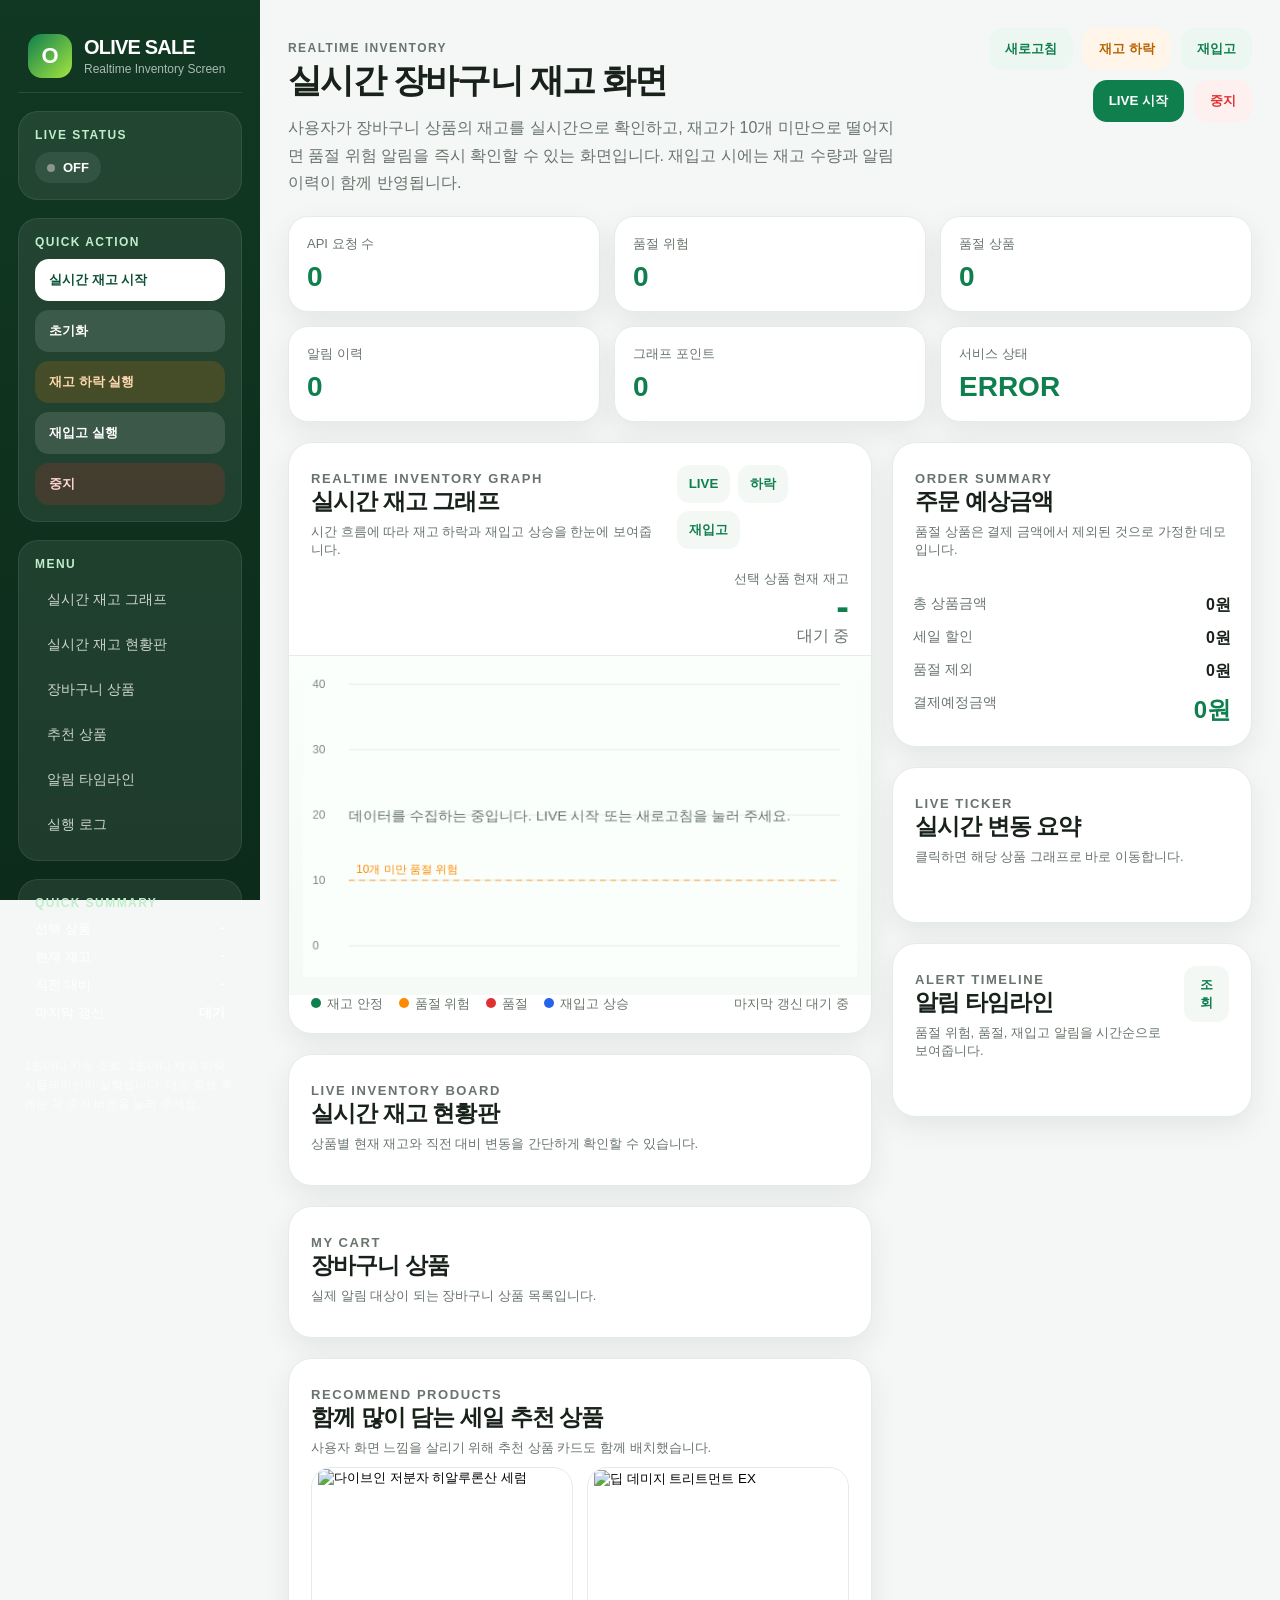
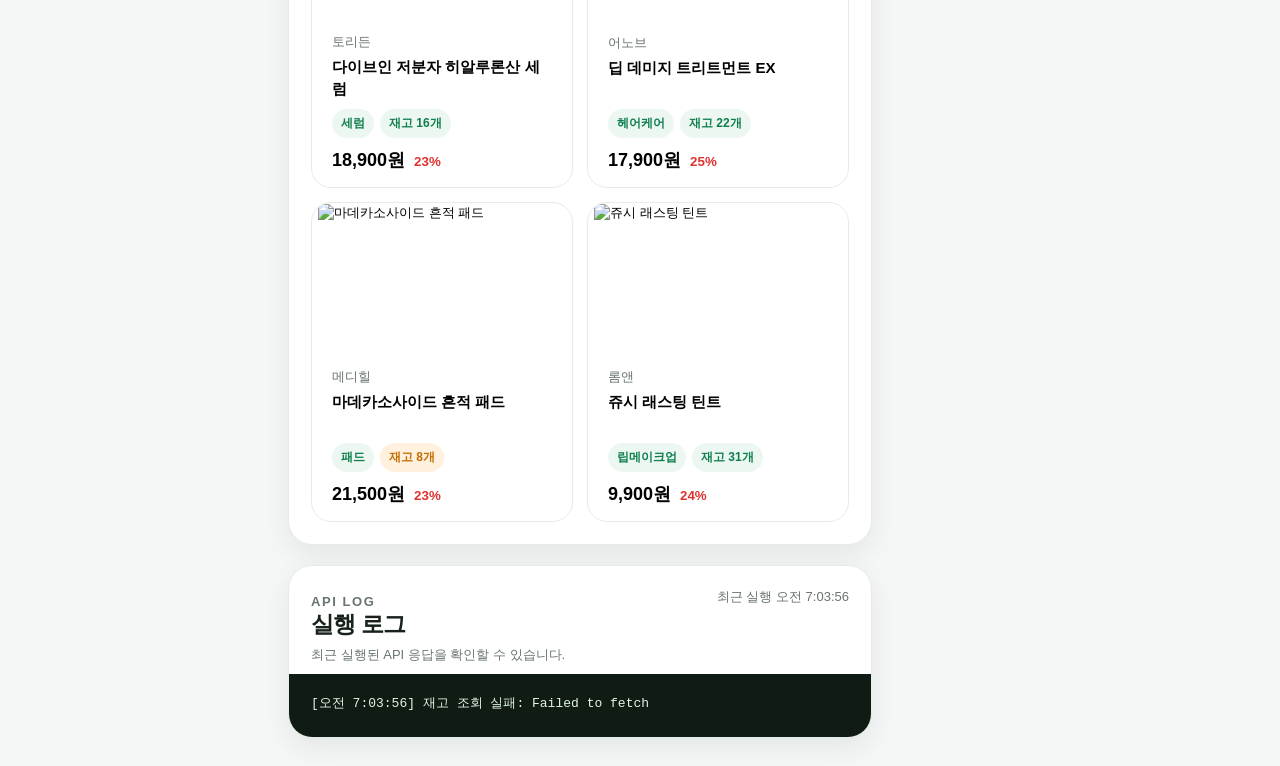
==== commit 4f243190: "Update API base URL in index.html" ====
--- a/index.html
+++ b/index.html
@@ -464,7 +464,7 @@
   <div id="toast" class="toast hidden"></div>
 
   <script>
-    const API_BASE_URL = "https://p3x7h4hbla.execute-api.ap-northeast-2.amazonaws.com";
+    const API_BASE_URL = "https://ukxqcqhsr9.execute-api.ap-northeast-2.amazonaws.com";
     let requestCount = 0;
     let currentProducts = [];
     let currentNotifications = [];
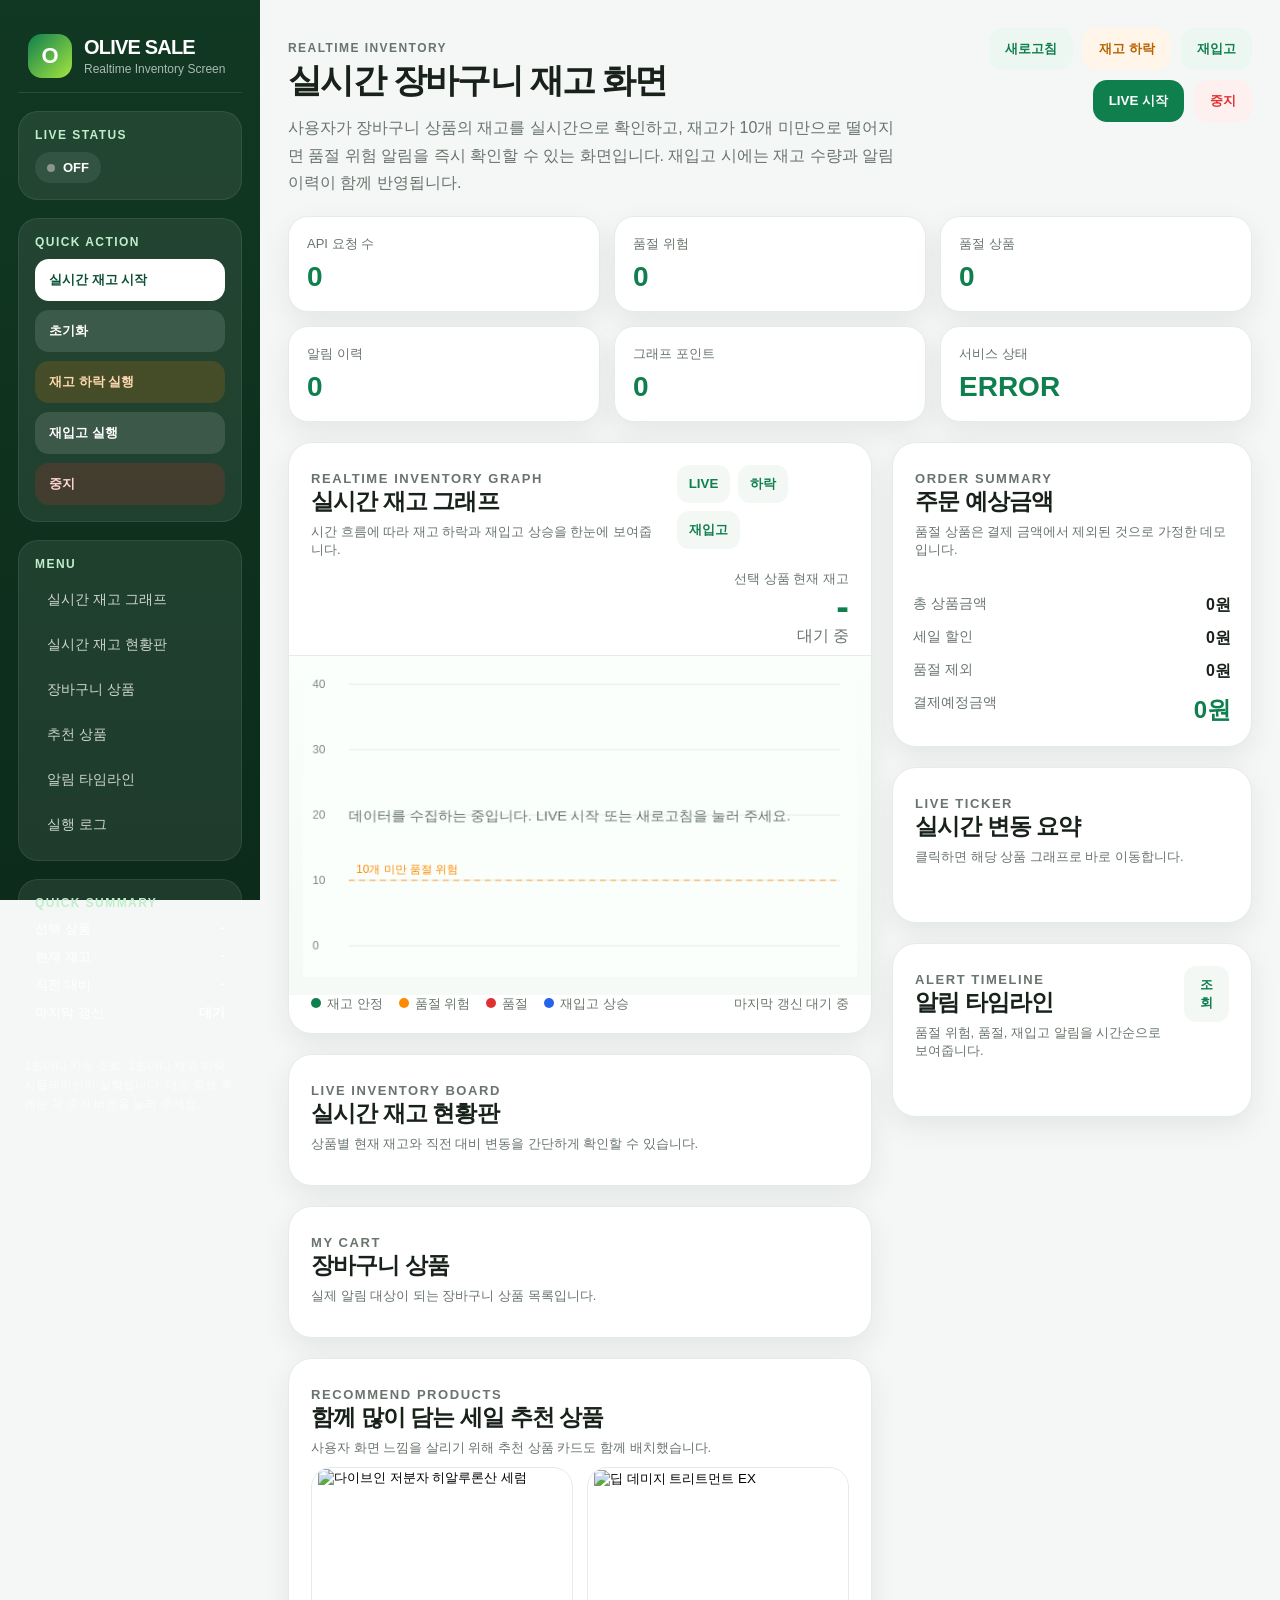
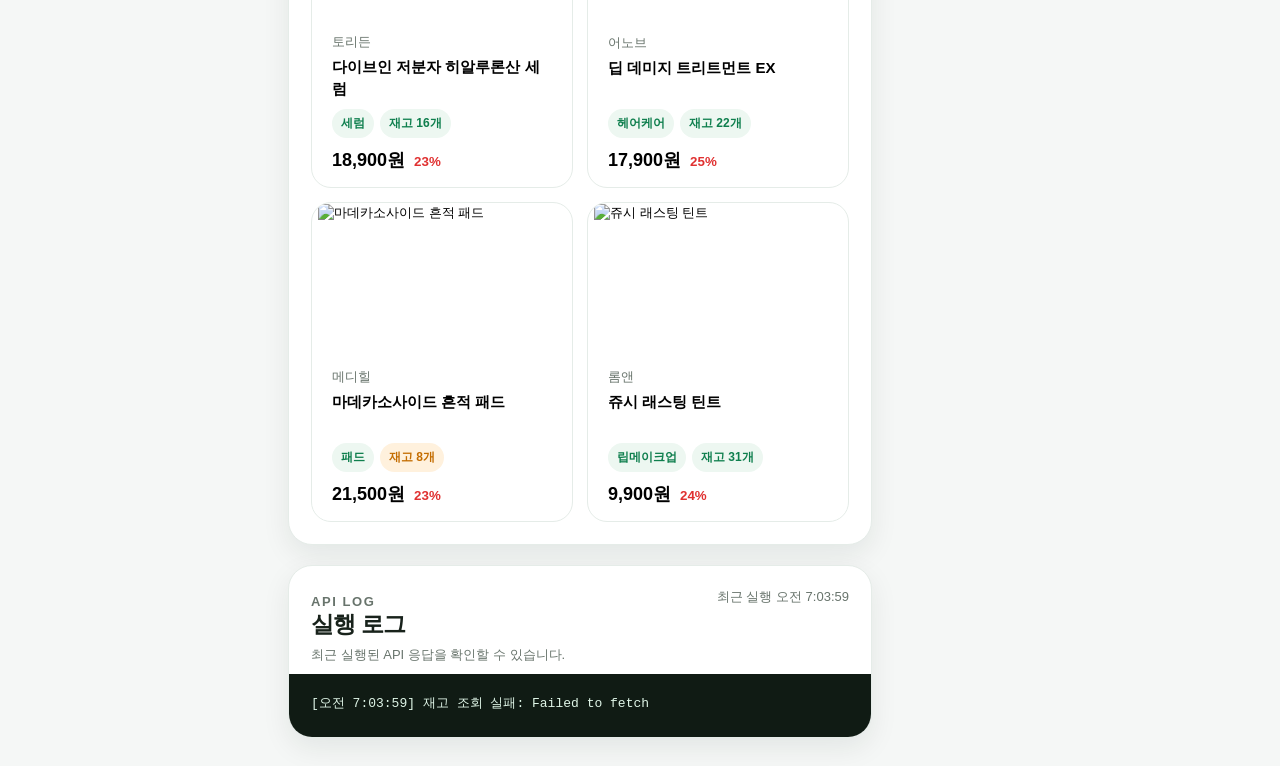
==== commit 53fde424: "Update index.html" ====
--- a/index.html
+++ b/index.html
@@ -464,7 +464,7 @@
   <div id="toast" class="toast hidden"></div>
 
   <script>
-    const API_BASE_URL = "https://ukxqcqhsr9.execute-api.ap-northeast-2.amazonaws.com";
+    const API_BASE_URL = "https://swre5nnxhd.execute-api.ap-northeast-2.amazonaws.com";
     let requestCount = 0;
     let currentProducts = [];
     let currentNotifications = [];
